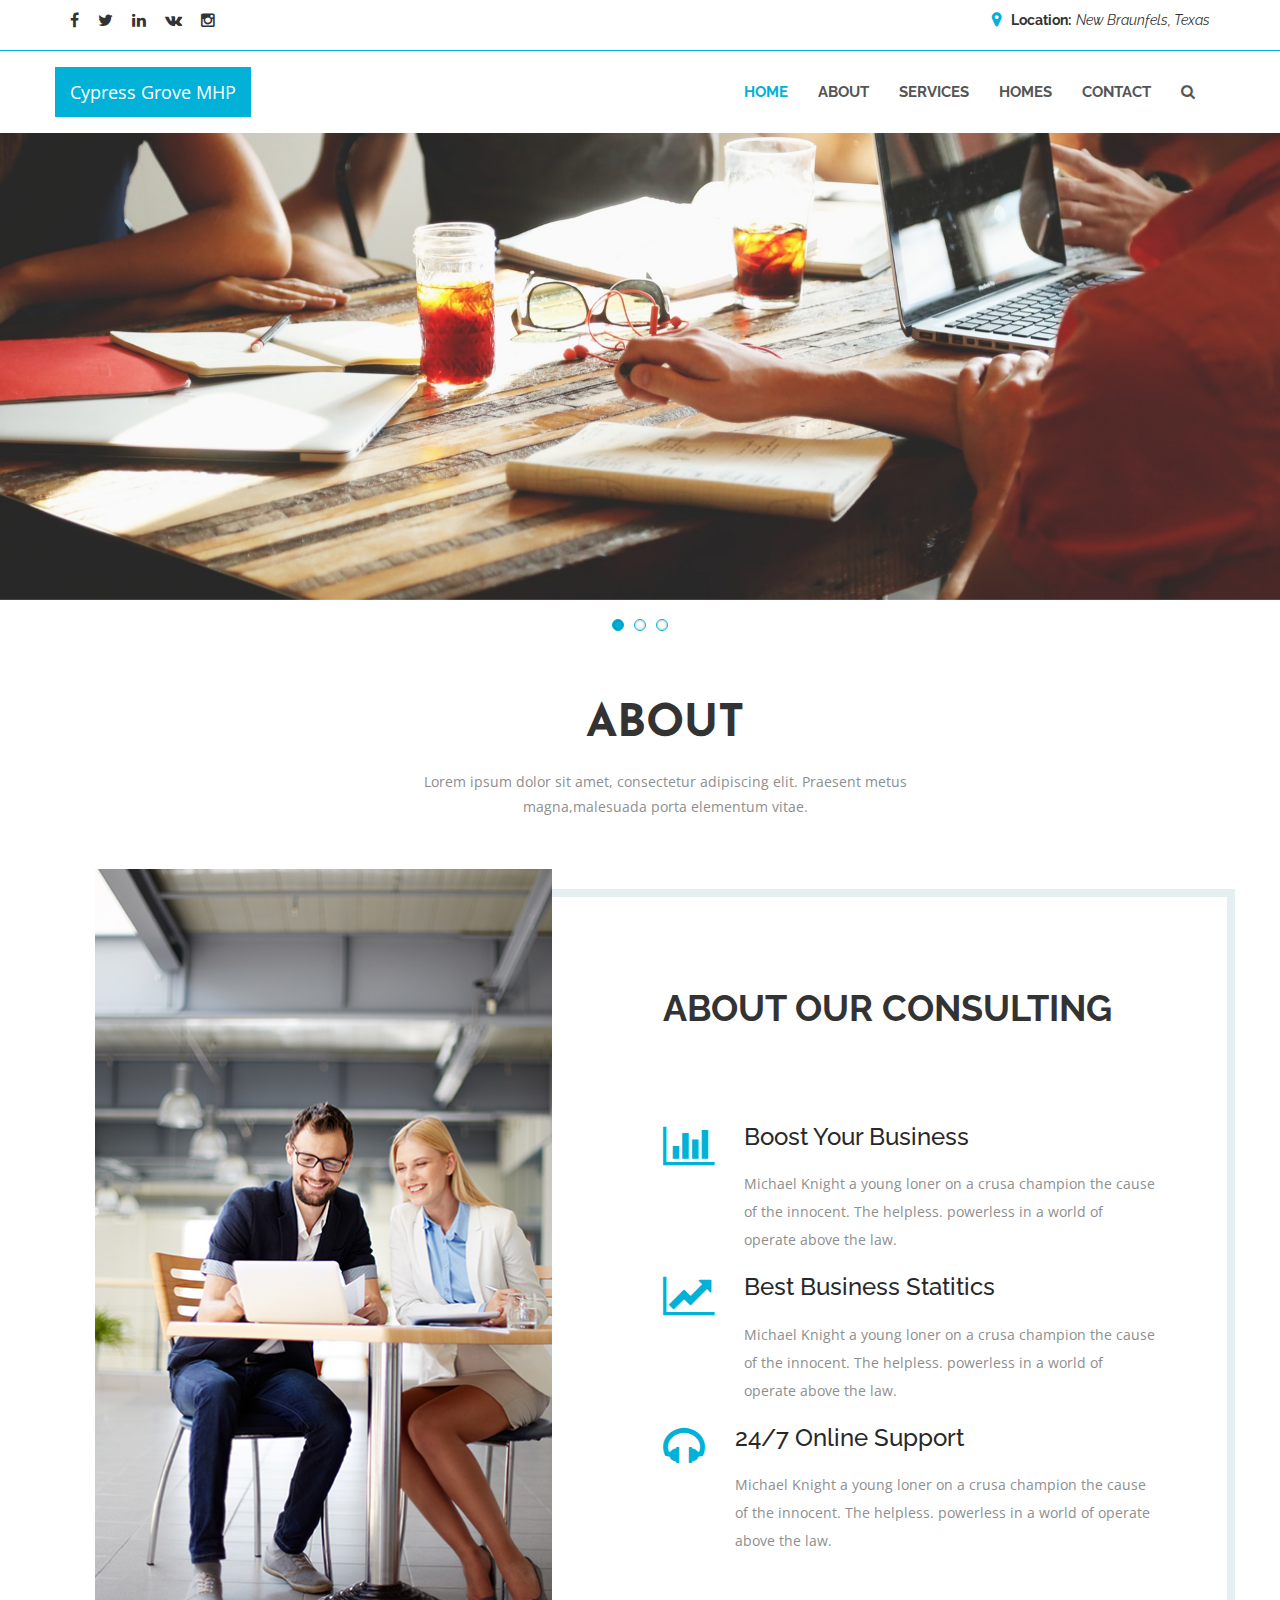
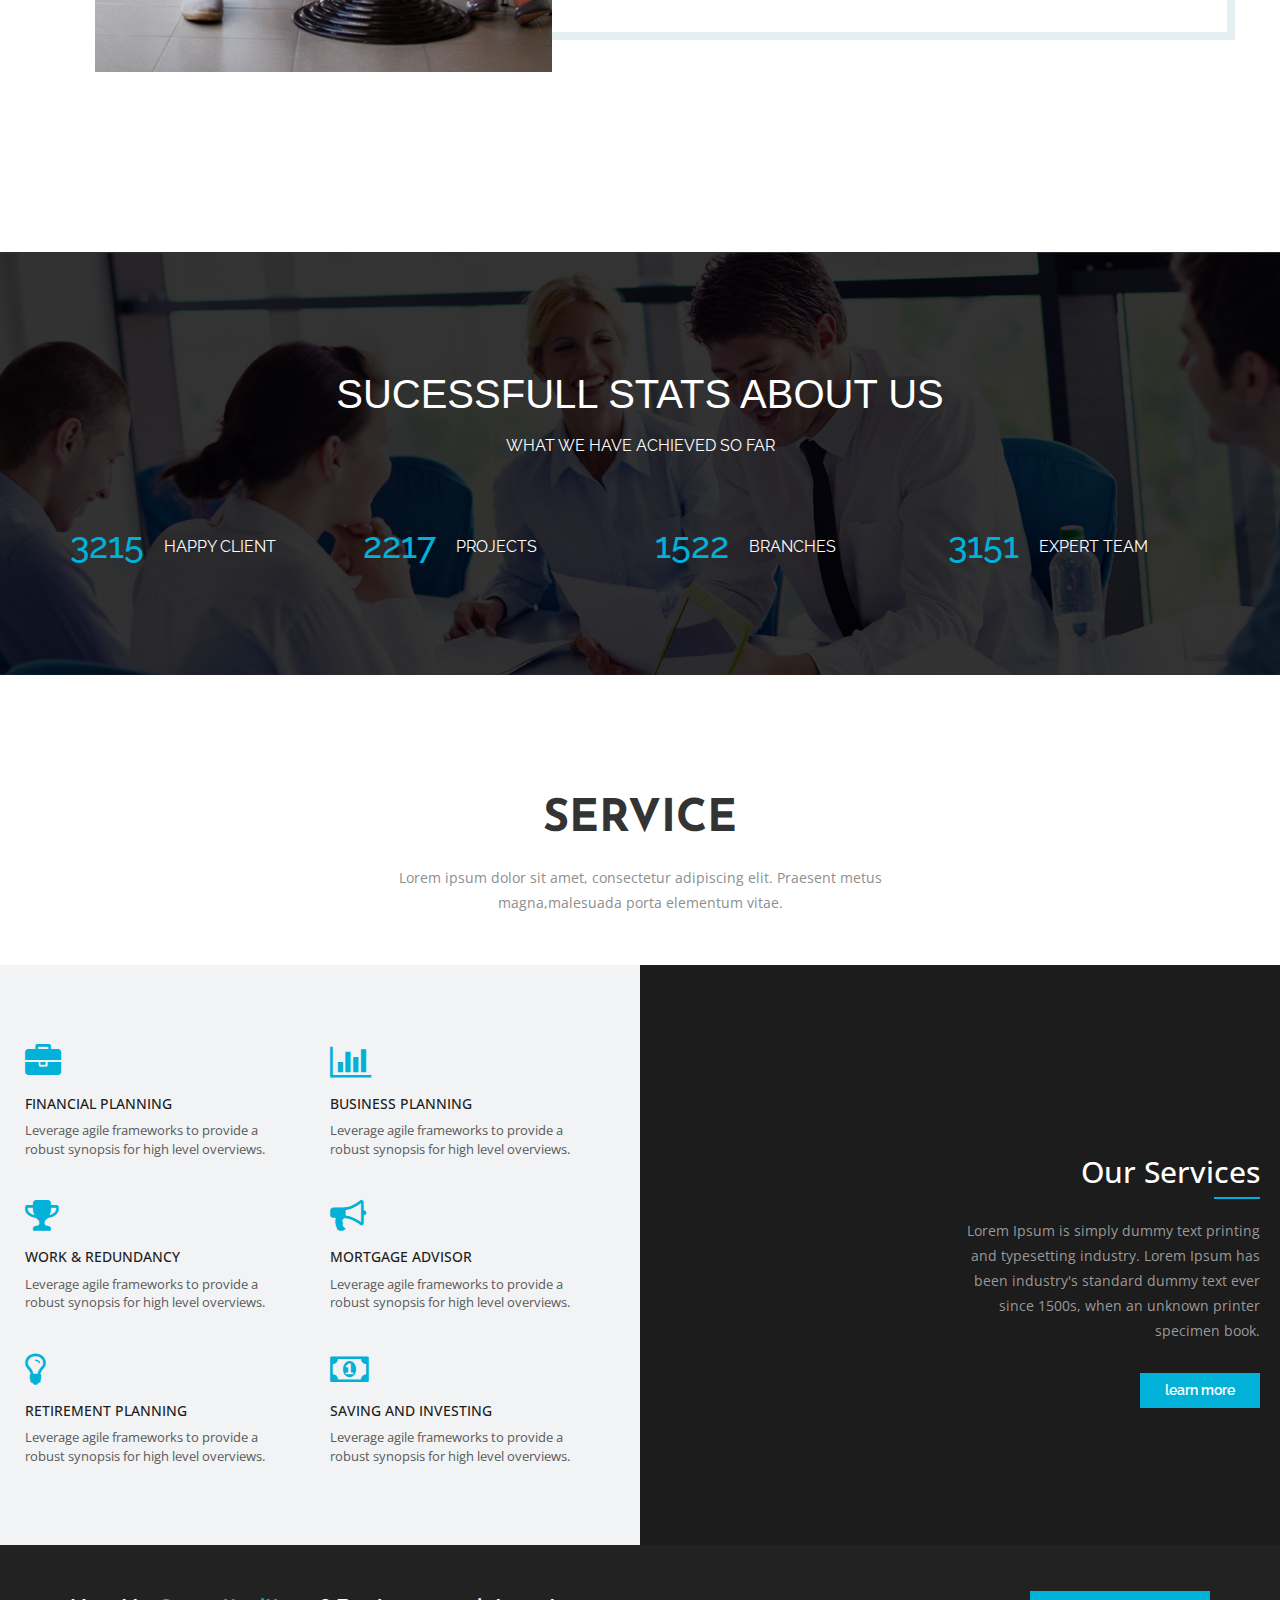
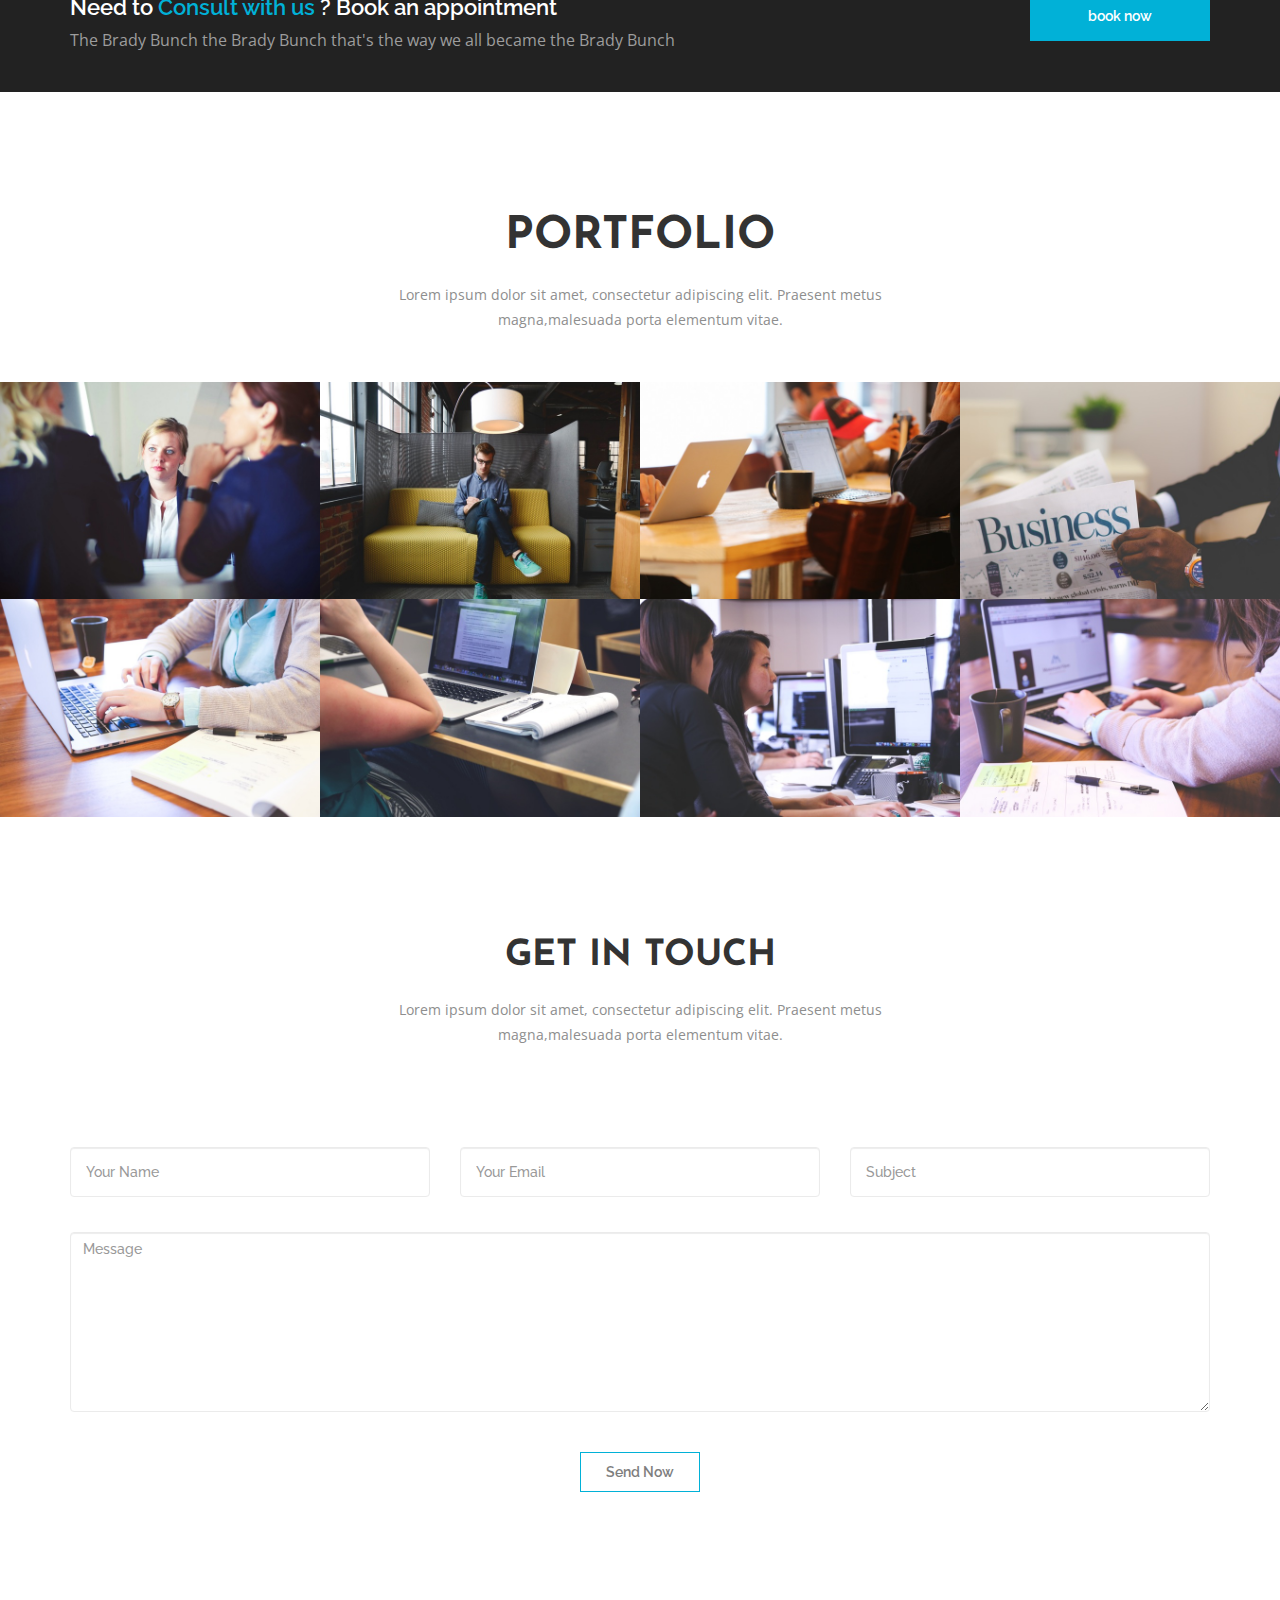
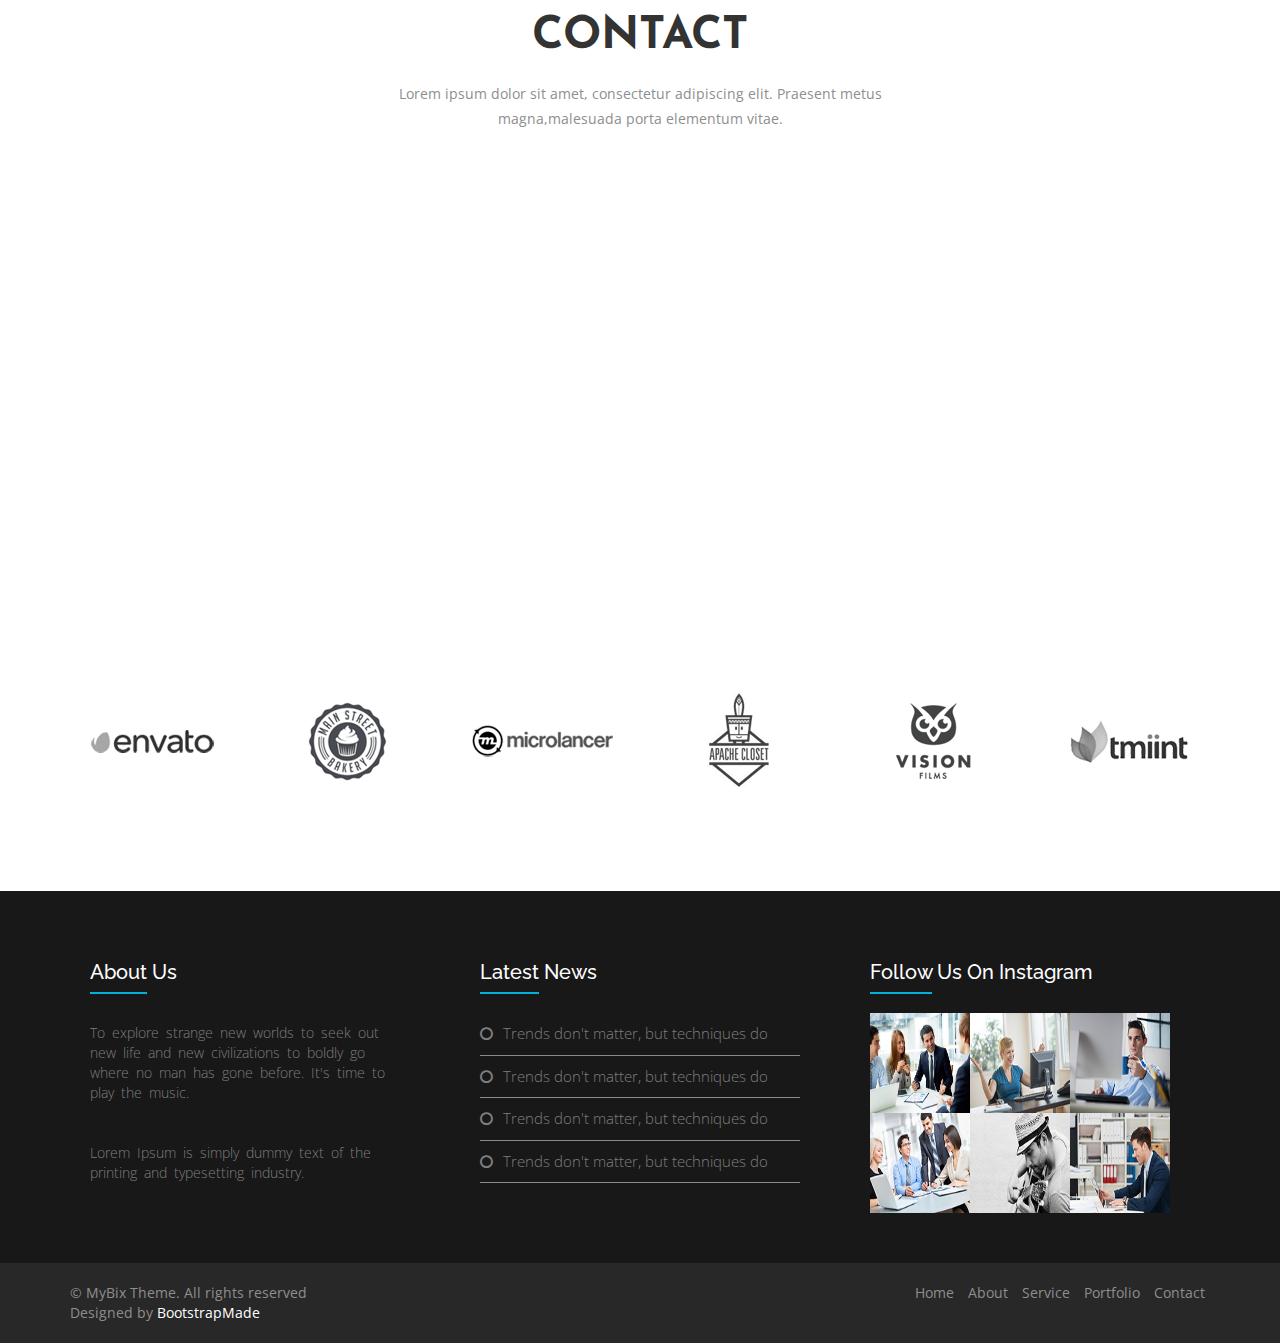
==== index.html @ 326ab4fd "Initial commit" ====
<!DOCTYPE html>
<html lang="en">
<head>
	<meta charset="UTF-8">
    <meta name="viewport" content="width=device-width, initial-scale=1, maximum-scale=1, user-scalable=no">
	<title>Cypress Grove Mobile Home Park</title>
    <meta name="description" content="Mobile home community in New Braunfels, Texas">
    <meta name="keywords" content="Cypress Grove, mobile home park">
    
	<link href="https://fonts.googleapis.com/css?family=Josefin+Sans|Open+Sans|Raleway" rel="stylesheet">
	<link rel="stylesheet" href="css/flexslider.css">
	<link rel="stylesheet" href="css/bootstrap.min.css">
	<link rel="stylesheet" href="css/font-awesome.min.css">
	<link rel="stylesheet" href="css/style.css">
    <!-- =======================================================
        Theme Name: MyBiz
        Theme URL: https://bootstrapmade.com/mybiz-free-business-bootstrap-theme/
        Author: BootstrapMade.com
        Author URL: https://bootstrapmade.com
    ======================================================= -->
</head>
<body id="top" data-spy="scroll">
	<!--top header-->

	<header id="home">

		<section class="top-nav hidden-xs">
			<div class="container">
				<div class="row">
					<div class="col-md-6">
						<div class="top-left">

							<ul>
								<li><a href="#"><i class="fa fa-facebook" aria-hidden="true"></i></a></li>
								<li><a href="#"><i class="fa fa-twitter" aria-hidden="true"></i></a></li>
								<li><a href="#"><i class="fa fa-linkedin" aria-hidden="true"></i></a></li>
								<li><a href="#"><i class="fa fa-vk" aria-hidden="true"></i></a></li>
								<li><a href="#"><i class="fa fa-instagram" aria-hidden="true"></i></a></li>
							</ul>

						</div>
					</div>

					<div class="col-md-6">
						<div class="top-right">
							<p>Location:<span>New Braunfels, Texas</span></p>
						</div>
					</div>

				</div>
			</div>
		</section>

		<!--main-nav-->

		<div id="main-nav">

			<nav class="navbar">
				<div class="container">

					<div class="navbar-header">
						<a href="index.html" class="navbar-brand">Cypress Grove MHP</a>
						<button type="button" class="navbar-toggle collapsed" data-toggle="collapse" data-target="#ftheme">
							<span class="sr-only">Toggle</span>
							<span class="icon-bar"></span>
							<span class="icon-bar"></span>
							<span class="icon-bar"></span>
						</button>
					</div>

					<div class="navbar-collapse collapse" id="ftheme">

						<ul class="nav navbar-nav navbar-right">
							<li><a href="#home">home</a></li>
							<li><a href="#about">about</a></li>
							<li><a href="#service">services</a></li>
							<li><a href="#portfolio">homes</a></li>
							<li><a href="#contact">contact</a></li>
							<li class="hidden-sm hidden-xs">
	                            <a href="#" id="ss"><i class="fa fa-search" aria-hidden="true"></i></a>
	                        </li>
						</ul>

					</div>

					<div class="search-form">
	                    <form>
	                        <input type="text" id="s" size="40" placeholder="Search..." />
	                    </form>
	                </div>

				</div>
			</nav>
		</div>

	</header>

	<!--slider-->
	<div id="slider" class="flexslider">

        <ul class="slides">
            <li>
            	<img src="images/slider/slider1.jpg">

<!-- 				<div class="caption">
					<h2><span>an awesome website</span></h2> 
					<h2><span>html theme</span></h2>
					<p>Lorem Ipsum is simply dummy text of the printing and typesetting industry.</p>                
	            </div> -->

            </li>
            <li>
            	<img src="images/slider/slider2.jpg">

				<div class="caption">
					<h2><span>yet another slide</span></h2> 
					<h2><span>html theme</span></h2>
					<p>Lorem Ipsum is simply dummy text of the printing and typesetting industry.</p>                
	            </div>

            </li>
            <li>
            	<img src="images/slider/slider3.jpg">

				<div class="caption">
					<h2><span>one more slide</span></h2> 
					<h2><span>html theme</span></h2>
					<p>Lorem Ipsum is simply dummy text of the printing and typesetting industry.</p>
					<button class="btn">Read More</button>                 
	            </div>

            </li>
        </ul>

    </div>

    <!--about-->
    <div id="about">

    	<div class="container">
			<div class="row">
				<div class="col-xs-12 col-sm-8 col-md-6 col-sm-offset-2 col-md-offset-3">
					<div class="about-heading">
						<h2>about</h2> 
						<p>Lorem ipsum dolor sit amet, consectetur adipiscing elit. Praesent metus magna,malesuada porta elementum vitae.</p>
					</div>
				</div>
			</div>   	
    	</div>

    	<!--about wrapper left-->
    	<div class="container">

    		<div class="row">
    			<div class="col-xs-12 hidden-sm col-md-5">

    				<div class="about-left">
    					<img src="images/about/about1.jpg" alt="">
    				</div>

    			</div>

    			<!--about wrapper right-->
    			<div class="col-xs-12 col-md-7">
    				<div class="about-right">
    					<div class="about-right-heading">
    						<h1>about our consulting</h1>
    					</div>
  
    					<div class="about-right-boot">
    						<div class="about-right-wrapper">
	    						<a href="#"><h3>Boost Your Business</h3></a>
	    						<p>Michael Knight a young loner on a crusa champion the cause of the innocent. The helpless. powerless in a world of operate above the law.</p>
    						</div>
    					</div>

    					<div class="about-right-best">
    						<div class="about-right-wrapper">
	    						<a href="#"><h3>Best Business Statitics</h3></a>
	    						<p>Michael Knight a young loner on a crusa champion the cause of the innocent. The helpless. powerless in a world of operate above the law.</p>
    						</div>
    					</div>

    					<div class="about-right-support">
    						<div class="about-right-wrapper">
	    						<a href="#"><h3>24/7 Online Support</h3></a>
	    						<p>Michael Knight a young loner on a crusa champion the cause of the innocent. The helpless. powerless in a world of operate above the law.</p>
    						</div>
    					</div>

    				</div>
    			</div>
    		</div>

    	</div>
    </div>

	<!--about bg-->
		<div id="about-bg">

			<div class="container">
				<div class="row">

					<div class="about-bg-heading">
						<h1>sucessfull stats about us</h1>
						<p>what we have achieved so far</p>
					</div>

					<div class=" col-xs-12 col-md-3">
						<div class="about-bg-wrapper">
								<span class="count"><h1><span class="border">32</span>15</h1></span>
							<p>happy client</p>
						</div>
					</div>

					<div class="col-xs-12 col-md-3">
						<div class="about-bg-wrapper">
							<span class="count"><h1>2217</h1></span>
							<p>projects</p>
						</div>
					</div>

					<div class="col-xs-12 col-md-3">
						<div class="about-bg-wrapper">
							<span class="count"><h1>1522</h1></span>
							<p>branches</p>
						</div>
					</div>

					<div class="col-xs-12 col-md-3">
						<div class="about-bg-wrapper">
							<span class="count"><h1>3151</h1></span>
							<p>expert team</p>
						</div>
					</div>

				</div>
			</div>

			<div class="cover"></div>

		</div> 

		<!--service-->
		<div id="service">
			<div class="container">
				<div class="row">
					<div class="col-xs-12 col-md-6 col-md-offset-3">
						<div class="service-heading">
							<h2>service</h2> 
							<p>Lorem ipsum dolor sit amet, consectetur adipiscing elit. Praesent metus magna,malesuada porta elementum vitae.</p>
						</div>
					</div>
				</div>   	
	    	</div>

			<!--services wrapper-->
    <section class="services-style-one">
    	<div class="outer-box clearfix">
    		
            <div class="services-column">
            	<div class="content-outer">
                	<div class="row clearfix">
                    	
                        <div class="service-block col-lg-6 col-md-6 col-sm-6 col-xs-12">
                        	<div class="inner-box">
                            	<div class="icon-box"><i class="fa fa-briefcase" aria-hidden="true"></i></div>
                                <h4>FINANCIAL PLANNING</h4>
                                <div class="text">Leverage agile frameworks to provide a robust synopsis for high level overviews. </div>
                            </div>
                        </div>
                        
                        <div class="service-block col-lg-6 col-md-6 col-sm-6 col-xs-12">
                        	<div class="inner-box">
                            	<div class="icon-box"><i class="fa fa-bar-chart" aria-hidden="true"></i></div>
                                <h4>BUSINESS PLANNING</h4>
                                <div class="text">Leverage agile frameworks to provide a robust synopsis for high level overviews. </div>
                            </div>
                        </div>
                        
                        <div class="service-block col-lg-6 col-md-6 col-sm-6 col-xs-12">
                        	<div class="inner-box">
                            	<div class="icon-box"><i class="fa fa-trophy" aria-hidden="true"></i></div>
                                <h4>WORK &amp; REDUNDANCY</h4>
                                <div class="text">Leverage agile frameworks to provide a robust synopsis for high level overviews. </div>
                            </div>
                        </div>
                        
                        <div class="service-block col-lg-6 col-md-6 col-sm-6 col-xs-12">
                        	<div class="inner-box">
                            	<div class="icon-box"><i class="fa fa-bullhorn" aria-hidden="true"></i></div>
                                <h4>MORTGAGE ADVISOR</h4>
                                <div class="text">Leverage agile frameworks to provide a robust synopsis for high level overviews. </div>
                            </div>
                        </div>
                        
                        <div class="service-block col-lg-6 col-md-6 col-sm-6 col-xs-12">
                        	<div class="inner-box">
                            	<div class="icon-box"><i class="fa fa-lightbulb-o" aria-hidden="true"></i></div>
                                <h4>RETIREMENT PLANNING</h4>
                                <div class="text">Leverage agile frameworks to provide a robust synopsis for high level overviews. </div>
                            </div>
                        </div>
                        
                        <div class="service-block col-lg-6 col-md-6 col-sm-6 col-xs-12">
                        	<div class="inner-box">
                            	<div class="icon-box"><i class="fa fa-money" aria-hidden="true"></i></div>
                                <h4>SAVING AND INVESTING</h4>
                                <div class="text">Leverage agile frameworks to provide a robust synopsis for high level overviews. </div>
                            </div>
                        </div>
                    </div>
                </div>
            </div>

            <!--Content Column-->
            <div class="content-column clearfix">
                <div class="content-box">
                	<div class="inner-box">
                        <!--Section Title-->
                        <div class="sec-title aligned-right">
                            <h2>Our Servi<span>ces</span></h2>
                        </div>
                        <div class="text">Lorem Ipsum is simply dummy text printing and typesetting industry. Lorem Ipsum has been industry's standard dummy text ever since 1500s, when an unknown printer specimen book. </div>
                        
                        <button class="btn">learn more</button>
                    </div>
                </div>
            </div>


        </div>
    </section>



			<!--service gapping-->
			<div class="service-footer hidden-xs">
				<div class="container">
					<div class="row">
						<div class="col-md-7">
							<div class="service-footer-left">
								<h3>Need to <span>Consult with us</span> ? Book an appointment</h3>
								<p>The Brady Bunch the Brady Bunch that's the way we all became the Brady Bunch</p>
							</div>
						</div>

						<div class="col-md-5">
							<div class="service-footer-right">
								<button class="btn">book now</button>
							</div>
						</div>
					</div>
				</div>
			</div>
		</div>

		<!--portfolio-->
		<div id="portfolio">
			<div class="container">
				<div class="row">

					<div class="col-xs-12 col-sm-8 col-md-6 col-sm-offset-2 col-md-offset-3">
						<div class="portfolio-heading">
							<h2>portfolio</h2> 
							<p>Lorem ipsum dolor sit amet, consectetur adipiscing elit. Praesent metus magna,malesuada porta elementum vitae.</p>
						</div>
					</div>

				</div>   	
	    	</div>

	    	<div class="portfolio-thumbnail">
	    		<div class="container-fluid">
	    			<div class="row">

	    				<div class="col-xs-6 col-sm-3 col-md-3">
	    					<div class="item">
	    						<img src="images/portfolio/portfolio1.jpg" alt="">
	    						<div class="caption">
                               		<i class="fa fa-search" aria-hidden="true"></i>
                               		<p>lorem ipsum amet</p>
                            	</div>
	    					</div>
	    				</div>

	    				<div class="col-xs-6 col-sm-3 col-md-3">
	    					<div class="item">
	    						<img src="images/portfolio/portfolio2.jpg" alt="">
	    						<div class="caption">
                               		<i class="fa fa-search" aria-hidden="true"></i>
                               		<p>lorem ipsum amet</p>
                            	</div>
	    					</div>
	    				</div>

	    				<div class="col-xs-6 col-sm-3 col-md-3">
	    					<div class="item">
	    						<img src="images/portfolio/portfolio3.jpg" alt="">
	    						<div class="caption">
                               		<i class="fa fa-search" aria-hidden="true"></i>
                               		<p>lorem ipsum amet</p>
                            	</div>
	    					</div>
	    				</div>

	    				<div class="col-xs-6 col-sm-3 col-md-3">
	    					<div class="item">
	    						<img src="images/portfolio/portfolio4.jpg" alt="">
	    						<div class="caption">
                               		<i class="fa fa-search" aria-hidden="true"></i>
                               		<p>lorem ipsum amet</p>
                            	</div>
	    					</div>
	    				</div>

	    				<div class="col-xs-6 col-sm-3 col-md-3">
	    					<div class="item">
	    						<img src="images/portfolio/portfolio5.jpg" alt="">
	    						<div class="caption">
                               		<i class="fa fa-search" aria-hidden="true"></i>
                               		<p>what you see</p>
                            	</div>
	    					</div>
	    				</div>

	    				<div class="col-xs-6 col-sm-3 col-md-3">
	    					<div class="item">
	    						<img src="images/portfolio/portfolio6.jpg" alt="">
	    						<div class="caption">
                               		<i class="fa fa-search" aria-hidden="true"></i>
                               		<p>lorem ipsum amet</p>
                            	</div>
	    					</div>
	    				</div>

	    				<div class="col-xs-6 col-sm-3 col-md-3">
	    					<div class="item">
	    						<img src="images/portfolio/portfolio7.jpg" alt="">
	    						<div class="caption">
                               		<i class="fa fa-search" aria-hidden="true"></i>
                               		<p>lorem ipsum amet</p>
                            	</div>
	    					</div>
	    				</div>

	    				<div class="col-xs-6 col-sm-3 col-md-3">
	    					<div class="item">
	    						<img src="images/portfolio/portfolio8.jpg" alt="">
	    						<div class="caption">
                               		<i class="fa fa-search" aria-hidden="true"></i>
                               		<p>lorem ipsum amet</p>
                            	</div>
	    					</div>
	    				</div>

	    			</div>
	    		</div>
	    	</div>
		</div>

		<!--contact form-->
		<div id="get-touch">
			<div class="container">
				<div class="row">
					<div class="col-xs-12 col-sm-8 col-md-6 col-sm-offset-2 col-md-offset-3">
						<div class="get-touch-heading">
							<h2>get in touch</h2> 
							<p>Lorem ipsum dolor sit amet, consectetur adipiscing elit. Praesent metus magna,malesuada porta elementum vitae.</p>
						</div>
					</div>
				</div>   

				<div class="content">
	                <div class="row">
                        <div id="sendmessage">Your message has been sent. Thank you!</div>
                        <div id="errormessage"></div>
                        
                         <form action="" method="post" role="form" class="form contactForm">
	                        <div class="col-md-4">
	                            <div class="form-group">
                                    <input type="text" name="name" class="form-control" id="name" placeholder="Your Name" data-rule="minlen:4" data-msg="Please enter at least 4 chars" />
                                    <div class="validation"></div>
                                </div>
	                        </div>
	                        <div class="col-md-4">
	                            <div class="form-group">
                                    <input type="email" class="form-control" name="email" id="email" placeholder="Your Email" data-rule="email" data-msg="Please enter a valid email" />
                                    <div class="validation"></div>
                                </div>
	                        </div>
	                        <div class="col-md-4">
	                            <div class="form-group">
                                    <input type="text" class="form-control" name="subject" id="subject" placeholder="Subject" data-rule="minlen:4" data-msg="Please enter at least 8 chars of subject" />
                                    <div class="validation"></div>
                                </div>
	                        </div>
	                        <div class="col-md-12">
	                            <div class="form-group">
                                    <textarea class="form-control" name="message" rows="5" data-rule="required" data-msg="Please write something for us" placeholder="Message"></textarea>
                                    <div class="validation"></div>
                                </div>
	                        </div>
	                        <div class="submit">
	                            <button class="btn btn-default" type="submit">Send Now</button>
	                        </div>
	                    </form>
	                </div>
            </div>	
	    	</div>
		</div>


		<!--contact-->
		<div id="contact">
			<div class="container">
				<div class="row">
					<div class="col-xs-12 col-sm-8 col-md-6 col-sm-offset-2 col-md-offset-3">
						<div class="contact-heading">
							<h2>contact</h2> 
							<p>Lorem ipsum dolor sit amet, consectetur adipiscing elit. Praesent metus magna,malesuada porta elementum vitae.</p>
						</div>
					</div>
				</div>   	
	    	</div>

	    	<div id="google-map" data-latitude="40.713732" data-longitude="-74.0092704"></div>
            
		</div>


		<!--client-->
		<div id="client">
			<div class="container">
				<div class="row">

					<div class="col-sm-4 col-md-2">
						<span></span><img src="images/client/client1.png" alt="">
					</div>

					<div class="col-sm-4 col-md-2">
						<span></span><img src="images/client/client2.png" alt="">
					</div>

					<div class="col-sm-4 col-md-2">
						<span></span><img src="images/client/client3.png" alt="">
					</div>

					<div class="col-sm-4 col-md-2">
						<span></span><img src="images/client/client4.png" alt="">
					</div>

					<div class="col-sm-4 col-md-2">
						<span></span><img src="images/client/client5.png" alt="">
					</div>

					<div class="col-sm-4 col-md-2">
						<span></span><img src="images/client/client6.png" alt="">
					</div>

				</div>
			</div>
		</div>

		<!--footer-->
		<div id="footer">
			<div class="container">
				<div class="row">
					<div class="col-md-4">
						<div class="footer-heading">
							<h3><span>about</span> us</h3>
							<p>To explore strange new worlds to seek out new life and new civilizations to boldly go where no man has gone before. It's time to play the music.</p>
							<p>Lorem Ipsum is simply dummy text of the printing and typesetting industry.</p>
						</div>
					</div>

					<div class="col-md-4">
						<div class="footer-heading">
							<h3><span>latest</span> news</h3>
							<ul>
								<li><a href="#">Trends don't matter, but techniques do</a></li>
								<li><a href="#">Trends don't matter, but techniques do</a></li>
								<li><a href="#">Trends don't matter, but techniques do</a></li>
								<li><a href="#">Trends don't matter, but techniques do</a></li>
							</ul>
						</div>
					</div>

					<div class="col-md-4">
						<div class="footer-heading">
							<h3><span>follow</span> us on instagram</h3>
							<div class="insta">
								<ul>
									<img src="images/footer/footer1.jpg" alt="">
									<img src="images/footer/footer2.jpg" alt="">
									<img src="images/footer/footer3.jpg" alt="">
									<img src="images/footer/footer4.jpg" alt="">
									<img src="images/footer/footer5.jpg" alt="">
									<img src="images/footer/footer6.jpg" alt="">
								</ul>
							</div>
						</div>
					</div>

				</div>
			</div>
		</div>

		<!--bottom footer-->
		<div id="bottom-footer" class="hidden-xs">
			<div class="container">
				<div class="row">
					<div class="col-md-4">
						<div class="footer-left">
							&copy; MyBix Theme. All rights reserved
                            <div class="credits">
                                <!-- 
                                    All the links in the footer should remain intact. 
                                    You can delete the links only if you purchased the pro version.
                                    Licensing information: https://bootstrapmade.com/license/
                                    Purchase the pro version with working PHP/AJAX contact form: https://bootstrapmade.com/buy/?theme=MyBiz
                                -->
                                Designed by <a href="https://bootstrapmade.com/">BootstrapMade</a>
                            </div>
						</div>
					</div>

					<div class="col-md-8">
						<div class="footer-right">
                            <ul class="list-unstyled list-inline pull-right">
                                <li><a href="#home">Home</a></li>
                                <li><a href="#about">About</a></li>
                                <li><a href="#service">Service</a></li>
                                <li><a href="#portfolo">Portfolio</a></li>
                                <li><a href="#contact">Contact</a></li>
                            </ul>
						</div>
					</div>
				</div>
			</div>
		</div>
        

	
	<!-- jQuery -->
    <script src="js/jquery.min.js"></script>
    <script src="js/bootstrap.min.js"></script>
    <script src="js/jquery.flexslider.js"></script>
    <script src="js/jquery.inview.js"></script>
    <script src="https://maps.google.com/maps/api/js?sensor=true"></script>
    <script src="js/script.js"></script>
    <script src="contactform/contactform.js"></script>
    
</body>
</html>
---- css/style.css ----
/*
    Theme Name: MyBiz
    Theme URL: https://bootstrapmade.com/mybiz-free-business-bootstrap-theme/
    Author: BootstrapMade.com
    Author URL: https://bootstrapmade.com
*/

/*General*/
body {
	font-family: 'Open Sans', sans-serif;
	font-size: 14px;
	font-size: normal;
	font-smooth: always;
	-webkit-font-smoothing: antialiased;
	-moz-font-smoothing: antialiased;
}

a {
	text-decoration: none;
	-moz-transition: all linear .3s;
	-webkit-transition: all linear .3s;
	-o-transition: all linear .3s;
	transition: all linear .3s;
}

a:hover {
	text-decoration: none;
}

img {
	max-width: 100%;
}

ul {
	list-style: none;
	padding: 0;
	margin: 0;
}

input[type="text"],
input[type="password"],
input[type="email"],
textarea {
	font-family: 'Raleway', sans-serif;
	font-size: 14px;
	font-weight: 500;
	color: #7e7e7e;
	border-width: 1px;
	border-style: solid;
	padding: 0 15px;
	-moz-box-sizing: border-box;
	-webkit-box-sizing: border-box;
	box-sizing: border-box;
	-moz-transition: border linear .3s;
	-webkit-transition: border linear .3s;
	-o-transition: border linear .3s;
	transition: border linear .3s;
}

textarea {
	padding: 15px;
}

input[type="text"]:focus,
input[type="password"]:focus,
input[type="email"]:focus,
textarea:focus {
	background: rgba(62, 212, 255, 0.5);
	border-color: #01b1d7 !important;
	outline: none;
	color: #333;
}

.btn {
	font-family: 'Raleway', sans-serif;
	font-size: 14px;
	font-weight: 600;
	width: 120px;
	height: 40px;
	-moz-border-radius: 0;
	-webkit-border-radius: 0;
	border-radius: 0;
	-moz-transition: background .3s linear;
	-webkit-transition: background .3s linear;
	-o-transition: background .3s linear;
	transition: background .3s linear;
}

.btn:focus {
	-moz-box-shadow: none;
	-webkit-box-shadow: none;
	box-shadow: none;
	outline: none;
}

.cover {
	position: absolute;
    top: 0;
    left: 0;
    right: 0;
    bottom: 0;
    background-color: rgba(0, 0, 0, 0.8);
    z-index: 2;
}

.container {
	position: relative;
	z-index: 3;
}

/*Header*/
/*Top nav left*/
.top-nav {
	;
	color: #333;
	line-height: 40px;
	border-bottom: 1px solid #01b1d7;
}

/*Top left Menu*/
.top-left {
	float: left;
}

.top-left ul >li {
	display: inline-block;
	margin-right: 15px;
}

.top-left a {
	font-size: 16px;
	color: #333;
}

.top-left a:hover {
	color: #01b1d7;
}

/*Top Right Menu*/
.top-right {
	float: right;
}

.top-right p:before {
	content: "\f041";
	font-family: 'FontAwesome';
	font-size: 16px;
	color: #01b1d7;
	margin-right: 10px;
}

.top-right p {
	font-family: 'Raleway', sans-serif;
	font-weight: 700;
	font-size: 14px;
}

.top-right p > span {
	margin-left: 5px;
	font-style: italic;
	font-weight: 400;
}

/*Nagivation*/
#main-nav {
	padding: 15px 0;
}

/*Affix*/
#main-nav.affix {
    position: fixed;
    top: 0;
    width: 100%;
    background-color: rgba(255,255,255,0.9);
    color: #fff;
    z-index:10;
	-moz-box-shadow: 0 1px 2px #ebebeb;
	-webkit-box-shadow: 0 1px 2px #ebebeb;
	box-shadow: 0 5px 5px rgba(0,0,0,.15);
    transition: all 0.3s;
}

.navbar {
	margin:0;
}

#main-nav .navbar-header a {
	background-color: #01b1d7;
	color: #fff;
}
#main-nav .navbar-brand {
	background-color: #01b1d7;
}
/*Toggle Menu*/
#main-nav .navbar-toggle {
	background-color: #01b1d7;
}

#main-nav .navbar-toggle span {
	background-color: #fff;
}

/*Main Menu*/
#main-nav .navbar-right {
	margin-top: 10px;
}
#main-nav .navbar-right li > a {
	font-family: 'Raleway', sans-serif;
	font-size: 15px;
	font-weight: 700;
	line-height: 30px;
	color: #555;
	padding-top: 0;
	padding-bottom: 0;
	text-transform: uppercase;
}

#main-nav .navbar-right li > a:focus {
	color: #01b1d7;
    background: none;
    outline: none;
}

#main-nav .navbar-nav>li>a:hover,
#main-nav .navbar-nav>li.active>a {
	color: #01b1d7;
    background: none;
}

/*Search Form*/
.search-form {
	padding: 10px;
	position: absolute;
	bottom: -76px;
	right: 15px;
	z-index: 3;
	background: #fff;
	visibility: hidden;
	opacity: 0;
	transition: opacity .5s linear;
	-moz-box-shadow: 0 1px 2px #ebebeb;
	-webkit-box-shadow: 0 1px 2px #ebebeb;
	box-shadow: 0 1px 2px #ebebeb;
}

.search-form.visible {
	visibility: visible;
	opacity: 1;
}

.search-form input {
	height: 40px;
	width: 275px;
	border-color: #e8e8e8;
}

/*Main Slider*/
#slider {
	margin: 0;
	padding: 0;
	position: relative;
}

.flexslider {
	border: 0;
}

#slider.flexslider .slides > li img {
	
}

/*Slider Caption*/
#slider .caption {
	position: absolute;
	width: 600px;
	top: 50%;
}

#slider .caption h2 {
	font-family: 'Josefin Sans', sans-serif;
	font-weight: 700;
	font-size: 48px;
	text-transform: uppercase;
}

#slider .caption span {
	padding: 0 10px;
	background-color: #01b1d7;
	color: #fff;
}

#slider .caption p {
	font-family: 'Josefin Sans', sans-serif;
	font-weight: 700;
	font-size: 24px;
	font-style: italic;
	margin-top: 30px;
	color: #00000;
}

#slider .caption button {
	font-family: 'Josefin Sans', sans-serif;
	font-weight: 700;
	font-size: 17px;
	margin-top: 20px;
	background-color: #01b1d7;
	color: #fff;
	border: 1px solid #fff;
}

#slider .caption button:hover {
	background-color: #fff;
    border: 1px solid #01b1d7;
    transition: 0.3s;
    color: #01b1d7;
}


/*Media*/
@media screen and (min-width: 320px) and (max-width: 520px) {
	#slider .caption {
		position: absolute;
		width: 400px;
		top: 55%;
	}

	#slider .caption h2 {
		font-size: 15px;
	}

	#slider .caption p {
		font-size: 10px;
		font-style: italic;
		margin: 0;
		padding: 0;
		color: #01b1d7;
	}

	#slider .caption .btn {
		width: 80px;
	    height: 20px;
		font-size: 10px;
		margin-top: 5px;
		padding: 0;
	}
}

/*Media*/
@media screen and (min-width: 521px) and (max-width: 980px) {
	#slider .caption {
		position: absolute;
		width: 450px;
		top: 50%;
	}

	#slider .caption h2 {
		font-size: 24px;
	}

	#slider .caption p {
		font-size: 16px;
		font-style: italic;
		margin-top: 15px;
		color: #01b1d7;
	}

	#slider .caption .btn {
		width: 110px;
	    height: 30px;
		font-size: 12px;
		margin-top: 15px;

	}
}

/*Control Nav*/
#slider .flex-control-nav {
	position: absolute;
	display: inline;
	z-index: 2;
}

#slider .flex-control-nav li {
	margin: 5px;
	display: inline-block;
}

#slider .flex-control-paging li a {
	background: #fff;
	width: 12px;
	height: 12px;
	border-radius: 50%;
	border: 1px solid #01b1d7;
}

#slider .flex-control-paging li a:hover {
	background: #01b1d7;
}

#slider .flex-control-paging li a.flex-active {
	background: #01b1d7;
	width: 12px;
	height: 12px;
}

/*About*/
#about {
	padding: 80px;
}

#about .about-heading {
	text-align: center;
}

#about .about-heading h2 {
	font-family: 'Josefin Sans', sans-serif;
	font-weight: 700;
	font-size: 45px;
	text-transform: uppercase;
}

#about .about-heading p {
	margin-top: 20px;
	line-height: 25px;
	color: #8e8e8e;
	margin-bottom: 50px;
}

#about .about-left {
	position: relative;
    z-index: 2;
}

#about .about-right:before {
	content: "";
    border: 8px solid #e5eef0;
	width: 120%;
    height: 100%;
    position: absolute;
    right: 0;
    top: 0;
}

#about .about-right {
	position: relative;
	padding: 0 80px 150px 80px;
}

#about .about-right-heading h1 {
	font-family: 'Raleway', sans-serif;
	font-weight: 700;
	padding-top: 100px;
	text-transform: uppercase;
}

#about .about-right-boot:before {
	content: "\f080";
	font-family: 'FontAwesome';
	font-size: 45px;
	padding: 65px 30px 0 0;
	float: left;
	color: #01b1d7;
}

#about .about-right-wrapper {
    padding-left: 0 0 50px 78px;
    position: relative;
	left: 0;
	top: 75px;
}

#about .about-right-wrapper a {
	font-family: 'Raleway', sans-serif;
	font-weight: 700;
	color: #282828;
}

#about .about-right-wrapper a:hover {
	color: #01b1d7;
}

#about .about-right-wrapper p {
	line-height: 28px;
	margin-top: 20px;
	color: #8e8e8e;
}

#about .about-right-best:before {
	content: "\f201";
	font-family: 'FontAwesome';
	font-size: 45px;
	padding: 65px 30px 0 0;
	float: left;
	color: #01b1d7;
}

#about .about-right-support:before {
	content: "\f025";
	font-family: 'FontAwesome';
	font-size: 45px;
	padding: 65px 30px 0 0;
	float: left;
	color: #01b1d7;
}

/*Media*/
@media screen and (min-width: 320px) and (max-width: 520px) {
	#about {
		padding: 0;
	}

	#about .about-heading h2 {
		margin-top: 30px;
		font-size: 27px;
	}

	#about .about-heading p {
		margin-top: 20px;
		font-size: 12px;
		line-height: 20px;
	}

	#about .about-right:before {
		content: "";
	    border: 8px solid #e5eef0;
		width: 100%;
	    height: 100%;
	}

	#about .about-right {
		position: relative;
		padding: 30px;
		margin-top: 20px;
	}

	#about .about-right-heading h1 {
		padding-top: 20px;
		font-size: 25px;
		text-align: center;
	}

	#about .about-right-boot:before {
		font-size: 30px;
		padding: 20px 20px 0 0;
	}

	#about .about-right-wrapper {
	    position: relative;
		left: 0;
		top: 35px;
	}

	#about .about-right-wrapper a > h3 {
		font-size: 20px;
	}

	#about .about-right-wrapper p {
		margin-top: 20px;
		font-size: 13px;
	}

	#about .about-right-best {
		margin-top: 40px;
	}

	#about .about-right-best:before {
		font-size: 30px;
		padding: 20px 20px 0 0;
	}

	#about .about-right-support {
		margin-top: 40px;
	}

	#about .about-right-support:before {
		font-size: 30px;
		padding: 20px 20px 0 0;
	}
}

/*Media*/
@media screen and (min-width: 521px) and (max-width: 980px) {
	#about {
		margin-top: 50px;
		padding: 0;
	}

	#about .about-heading h2 {
		margin-top: 30px;
		font-size: 30px;
	}

	#about .about-heading p {
		margin-top: 20px;
		line-height: 20px;
	}

	#about .about-right:before {
		content: "";
	    border: 8px solid #e5eef0;
		width: 100%;
	    height: 100%;
	}

	#about .about-right {
		position: relative;
		padding: 30px;
		margin-top: 20px;
	}

	#about .about-right-heading h1 {
		padding-top: 20px;
		font-size: 25px;
		text-align: center;
	}

	#about .about-right-boot:before {
		font-size: 30px;
		padding: 20px 20px 0 0;
	}

	#about .about-right-wrapper {
	    position: relative;
		left: 0;
		top: 35px;
	}

	#about .about-right-wrapper a > h3 {
		font-size: 20px;
	}

	#about .about-right-wrapper p {
		margin-top: 20px;
		font-size: 13px;
	}

	#about .about-right-best {
		margin-top: 40px;
	}

	#about .about-right-best:before {
		font-size: 30px;
		padding: 20px 20px 0 0;
	}

	#about .about-right-support {
		margin-top: 40px;
	}

	#about .about-right-support:before {
		font-size: 30px;
		padding: 20px 20px 0 0;
	}

}

/*About bg*/
#about-bg {
	position: relative;
	background-image: url(../images/about/about2.jpg);
    background-position: center;
    background-repeat: no-repeat;
    background-size: cover;
    margin-top: 100px;
    text-transform: uppercase;
    padding: 100px 0;
    color: #fff;
}

.about-bg-heading {
	font-family: 'Josefin', sans-serif;
	font-weight: 900;
	text-align: center;
	line-height: 40px;
	z-index: -2;
}

.about-bg-heading h1 {
	font-size: 40px
}

.about-bg-heading p {
	font-family: 'Raleway', sans-serif;
	font-weight: 700;
	font-weight: 400;
	font-size: 16px;
}

.about-bg-wrapper {
	color: #fff;
	text-align: center;
	margin-top: 30px;
	z-index: -2;
}

#about-bg .about-bg-wrapper .count {
	font-family: 'Raleway', sans-serif;
	font-weight: 900;
	font-size: 45px;
	margin-right: 20px;
	text-align: center;
	float: left;
	color: #01b1d7;
}

#about-bg .about-bg-wrapper p {
	font-family: 'Raleway', sans-serif;
	font-weight: 400;
	font-size: 16px;
	margin-top: 30px;
	float: left;
}

/*Media*/
@media screen and (min-width: 320px) and (max-width: 520px) {
	.about-bg-heading h1 {
		font-size: 28px;
	}

	.about-bg-wrapper {
		margin-left: 25%;
	}

}

/*Media*/
@media screen and (min-width: 521px) and (max-width: 980px) {
	.about-bg-heading h1 {
		font-size: 30px;
	}

	.about-bg-wrapper {
		margin-left: 35%;
	}

}

/*Service*/
#service {
	margin-top: 100px;
	background-attachment: scroll;
    padding-bottom: 0px;
    padding-top: 0px;
}

#service .col-md-6 {
	padding: 0;
	
}

#service .service-heading {
	text-align: center;
}

#service .service-heading h2 {
	font-family: 'Josefin Sans', sans-serif;
	font-weight: 700;
	font-size: 45px;
	text-transform: uppercase;
}

#service .service-heading p {
	margin-top: 20px;
	line-height: 25px;
	color: #8e8e8e;
	margin-bottom: 50px;
}

.services-style-one {
	position: relative;
}

.services-style-one .outer-box {
	position: relative;
	background: #1c1c1c;
}

.services-style-one .services-column {
	position: relative;
	width: 50%;
	float: left;
	background: #f2f3f4;	
}

.services-style-one .service-block {
	position: relative;
	margin-bottom: 40px;	
}

.services-style-one .services-column .content-outer {
	position: relative;
	float: right;
	max-width: 700px;
	padding: 80px 20px 40px 40px;	
}

.services-style-one .services-column .icon-box {
	font-size: 36px;
	margin-bottom: 15px;
	line-height: 1px;
	color: #01b1d7;	
}

.services-style-one .services-column h4 {
	font-size: 14px;
	margin-bottom: 10px;
	color: #1c1c1c;	
}

.services-style-one .services-column .text {
	font-size: 13px;
	color: #5a5a5a;
	max-width: 250px;	
}

.services-style-one .content-column {
	position: relative;
	float: left;
	width: 50%;
	background: #1c1c1c;
	text-align: right;
}

.services-style-one .content-column .content-box {
	position: relative;
	float:left;
	padding: 170px 20px 100px 320px;
	max-width: 700px;	
}

.services-style-one .content-column .sec-title h2 {
	color: #fff;
}

.services-style-one .content-column .sec-title h2 > span {
	border-bottom: 2px solid #01b1d7;
	padding-bottom: 5px;
}

.services-style-one .content-column .inner-box {
	position: relative;
}

.services-style-one .content-column .text {
	position: relative;
	margin: 30px 0;
	color: #999999;
	line-height: 25px;
}

.inner-box button {
	background-color: #01b1d7;
	width: 120px;
	height: 35px;
	color: #fff;
}

.inner-box button:hover {
	background-color: #fff;
	color: #01b1d7;
}

/*Service Footer*/
#service .service-footer {
	background: #222222;
	padding: 30px 0;
}

#service .service-footer-left h3 {
	font-family: 'Raleway', sans-serif;
	font-weight: 600;
	font-size: 22px;
	color: #fff;
}

#service .service-footer-left h3 > span {
	color: #01b1d7;
}

#service .service-footer-left p {
	font-size: 16px;
	color: #9d9d9d;
}

#service .service-footer-right {
	float: right;
	line-height: 80px;
}

#service .service-footer-right button {
	background-color: #01b1d7;
	width: 180px;
	height: 50px;
	color: #fff;
}

#service .service-footer-right button:hover {
	background-color: #fff;
	color: #01b1d7;
}

/*Media*/
@media screen and (min-width: 320px) and (max-width: 520px) {
	#service {
		margin-top: 50px;
	}

	#service .service-heading h2 {
		font-size: 27px;
	}

	#service .service-heading p {
		font-size: 13px;
	}

	.services-style-one .content-column .content-box {
		padding: 200px 20px 100px 20px;	
	}
}

/*Media*/
@media screen and (min-width: 521px) and (max-width: 980px) {
	#service {
		margin-top: 50px;
	}

	#service .service-heading h2 {
		font-size: 30px;
	}

	.services-style-one .content-column .content-box {
		padding: 200px 20px 100px 20px;	
	}
}

/*Portfolio*/
#portfolio {
	margin-top: 100px;
}

#portfolio .portfolio-heading {
	text-align: center;
}

#portfolio .portfolio-heading h2 {
	font-family: 'Josefin Sans', sans-serif;
	font-weight: 700;
	font-size: 45px;
	text-transform: uppercase;
}

#portfolio .portfolio-heading p {
	margin-top: 20px;
	line-height: 25px;
	color: #8e8e8e;
	margin-bottom: 50px;
}

#portfolio .portfolio-thumbnail {
	position: relative;
}

#portfolio .portfolio-thumbnail img {
	width: 100%;
	height:auto;
}

#portfolio .portfolio-thumbnail .col-md-3 {
	padding: 0;
}

#portfolio .portfolio-thumbnail .caption {
	position: absolute;
	left: 0;
	right: 0;
	top: 0;
	bottom: 0;
	background-color: rgba(62, 212, 255, 0.7);
	opacity: 0;
	-moz-transition: opacity linear .3s;
	-webkit-transition: opacity linear .3s;
	-o-transition: opacity linear .3s;
	transition: opacity linear .3s;
}

#portfolio .portfolio-thumbnail .item:hover > .caption {
	opacity: 1;
}

#portfolio .caption i {
	width: 45px;
	height: 45px;
	line-height: 45px;
	text-align: center;
	color: #01b1d7;
	background-color: #fff;
	position: absolute;
	top: 45%;
	left: 50%;
	margin-top: -22px;
	margin-left: -22px;
	-moz-border-radius: 50%;
	-webkit-border-radius: 50%;
	border-radius: 50%;

}

#portfolio .caption p {
	font-family: 'Raleway', sans-serif;
	font-weight: 400;
	text-align: center;
	color: #fff;
	position: absolute;
	font-size: 17px;
	text-transform: capitalize;
	top: 55%;
	left: 30%;
	right: 30%;
}

/*Media*/
@media screen and (min-width: 320px) and (max-width: 520px) {
	#portfolio {
		margin-top: 50px;
	}

	#portfolio .portfolio-heading h2 {
		font-size: 27px;
	}

	#portfolio .portfolio-heading p {
		font-size: 13px;
	}
}

/*Media*/
@media screen and (min-width: 521px) and (max-width: 980px) {
	#portfolio {
		margin-top: 50px;
	}

	#portfolio .portfolio-heading h2 {
		font-size: 30px;
	}

}

/*Contact*/
#contact {
	margin-top: 100px;
}

#contact .contact-heading {
	text-align: center;
}

#contact .contact-heading h2 {
	font-family: 'Josefin Sans', sans-serif;
	font-weight: 700;
	font-size: 45px;
	text-transform: uppercase;
}

#contact .contact-heading p {
	margin-top: 20px;
	line-height: 25px;
	color: #8e8e8e;
	margin-bottom: 50px;
}

.validation {
    color: red;
    display:none;
    margin: 0 0 20px;
    font-weight:400;
    font-size:13px;
}

#sendmessage {
    color: green;
    border:1px solid green;
    display:none;
    text-align:center;
    padding:15px;
    font-weight:600;
    margin-bottom:15px;
}

#errormessage {
    color: red;
    display:none;
    border:1px solid red;
    text-align:center;
    padding:15px;
    font-weight:600;
    margin-bottom:15px;
}

#sendmessage.show, #errormessage.show, .show {
	display:block;
}

/*Get In Touch*/
#get-touch {
	margin-top: 100px;
}

#get-touch .get-touch-heading {
	text-align: center;
}

#get-touch .get-touch-heading h2 {
	font-family: 'Josefin Sans', sans-serif;
	font-weight: 700;
	font-size: 36px;
	text-transform: uppercase;
}

#get-touch .get-touch-heading p {
	margin-top: 20px;
	line-height: 25px;
	color: #8e8e8e;
	margin-bottom: 50px;
}

#get-touch .content {
	margin-top: 50px;
}

#get-touch .content .form input {
	height: 50px;
	width: 100%;
	border-color: #ebebeb;
}

#get-touch .content .form textarea {
	width: 100%;
	height: 180px;
	border-color: #ebebeb;
	margin-top: 20px;
}

#get-touch .content .form .submit {
	text-align: center;
}

#get-touch .content .form .submit .btn {
	margin-top: 25px;
	background-color: transparent;
	color: #7e7e7e;
	border-color: #01b1d7;
}

#get-touch .content .form .submit .btn:hover {
	background-color: #01b1d7;
	color: #fff;
}


/*Map*/
#google-map{
    position:relative;
    margin-top:10px;
    height: 400px;
}

/*Client*/
#client {
	margin-top: 100px;
	text-align: center;
}

#client .col-md-2 {
	height: 100px;
}

#client span {
	height: 100%;
	display: inline-block;
	vertical-align: middle;
}

#client img {
	max-height: 100px;
	vertical-align: middle;
}

/*Media*/
@media screen and (min-width: 320px) and (max-width: 520px) {
	#contact {
		margin-top: 50px;
	}

	#contact .contact-heading h2 {
		font-size: 27px;
	}

	#contact .contact-heading p {
		font-size: 13px;
	}
}

/*Media*/
@media screen and (min-width: 521px) and (max-width: 980px) {
	#contact {
		margin-top: 50px;
	}

	#contact .contact-heading h2 {
		font-size: 30px;
	}

}

/*Footer*/
#footer {
	margin-top: 100px;
	background-color: #181818;
	padding: 50px 0;
}

#footer .footer-heading {
	font-family: 'Raleway', sans-serif;
	font-weight: 700;
	padding: 0 20px;
	color: #fff;
}

#footer .footer-heading h3 {
	font-size: 20px;
	text-transform: capitalize;
}

#footer .footer-heading span {
	border-bottom: 2px solid #01b1d7;
	padding-bottom: 8px;
}

#footer .footer-heading p {
	font-family: 'Open Sans', sans-serif;
	word-spacing: 3px;
	font-weight: 300;
	margin-top: 40px;
	color: #7e7e7e;
}

#footer .footer-heading ul {
	list-style: none;
	margin: 0;
	padding: 0;
	margin-top: 30px;
}

#footer .footer-heading li {
	border-bottom: 1px solid #8b8b8b;
	padding: 10px 0;
}

#footer .footer-heading ul > li > a:before {
	content: "\f10c";
	font-family: 'FontAwesome';
	padding-right: 10px;
}

#footer .footer-heading ul > li > a {
	font-family: 'Open Sans', sans-serif;
	font-weight: 300;
	font-size: 15px;
	padding-top: 9px;
	padding-bottom: 9px;
	color: #7e7e7e;
}

#footer .footer-heading ul > li > a:hover {
	color: #01b1d7;
}

#footer .insta img {
	float: left;
	width: 100px;
	height: 100px;
}

.credits a {
    color: #fff;
}

/*Bottom Footer*/
#bottom-footer {
	background-color: #282828;
	padding: 20px 0;
	color: #8e8e8e;
}

#bottom-footer .footer-right ul > li > a {
	color: #8e8e8e;
}

#bottom-footer .footer-right ul > li > a:hover {
	color: #01b1d7;
}
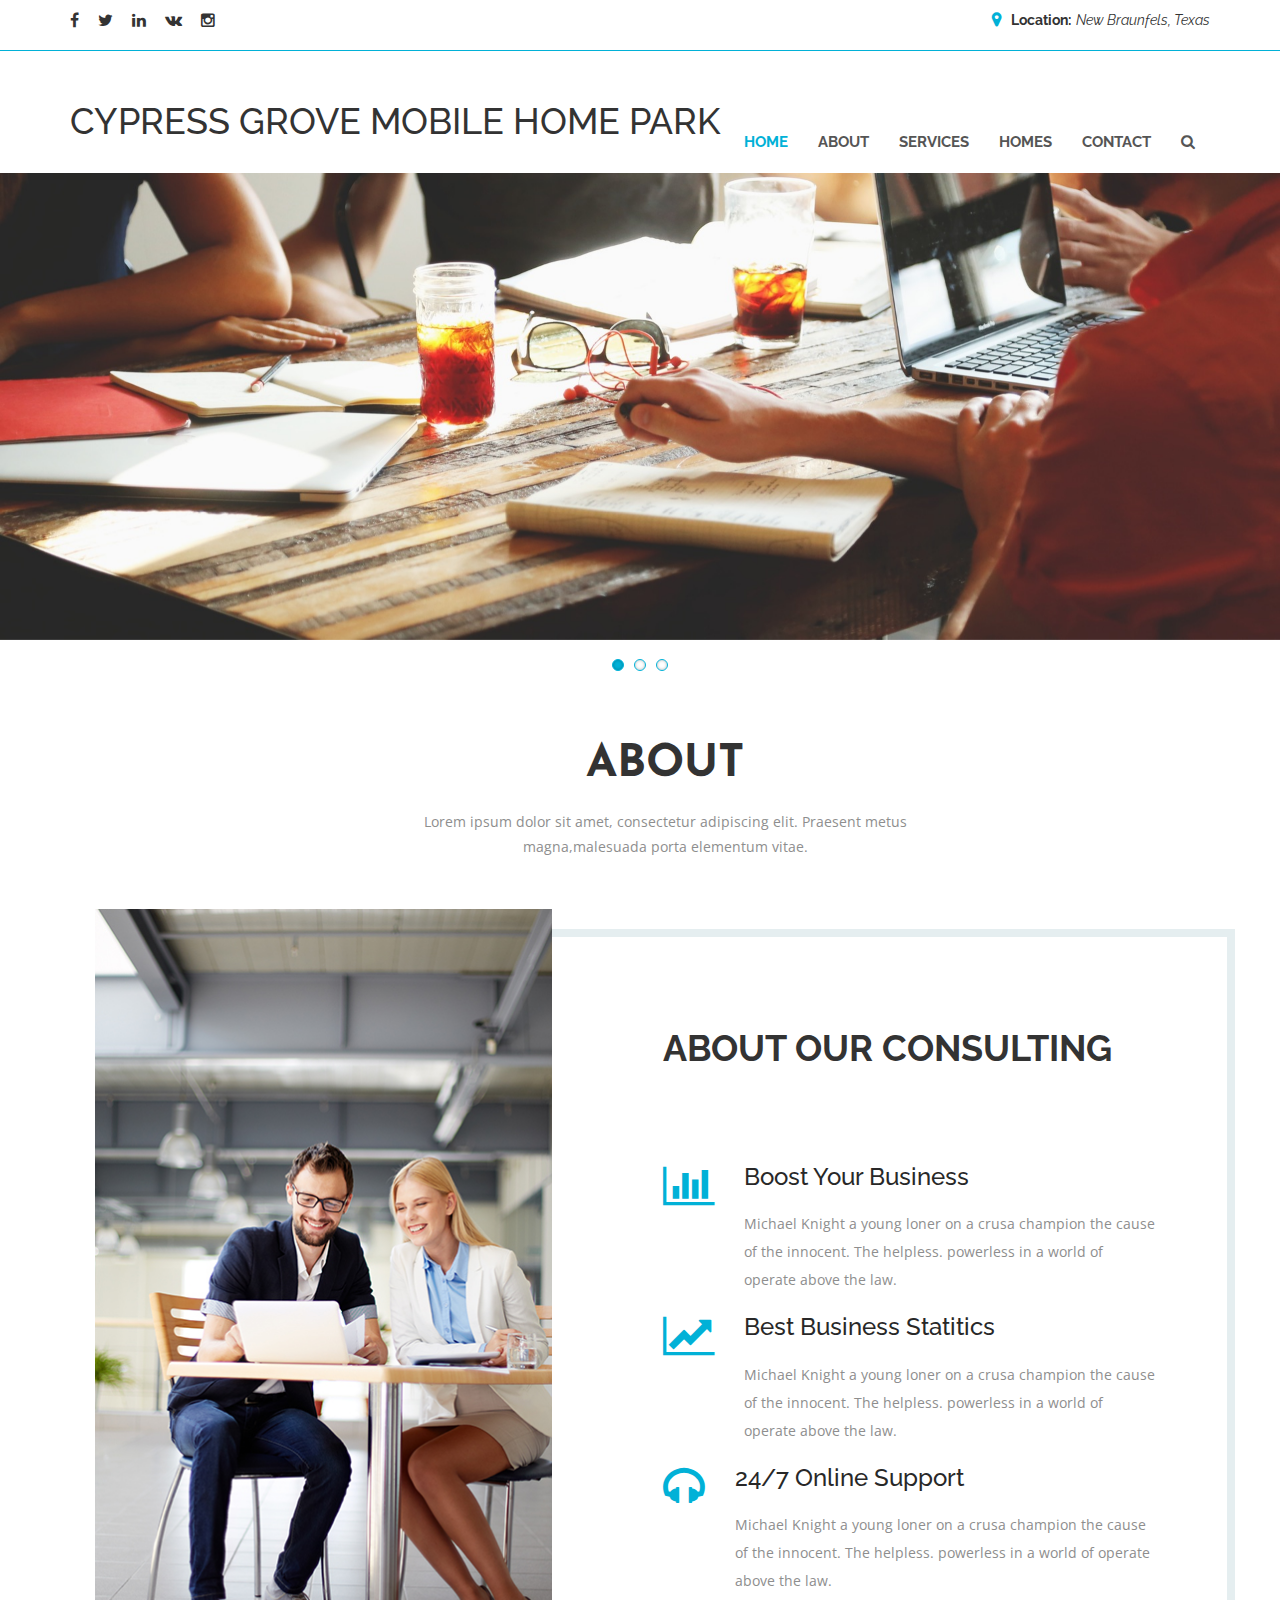
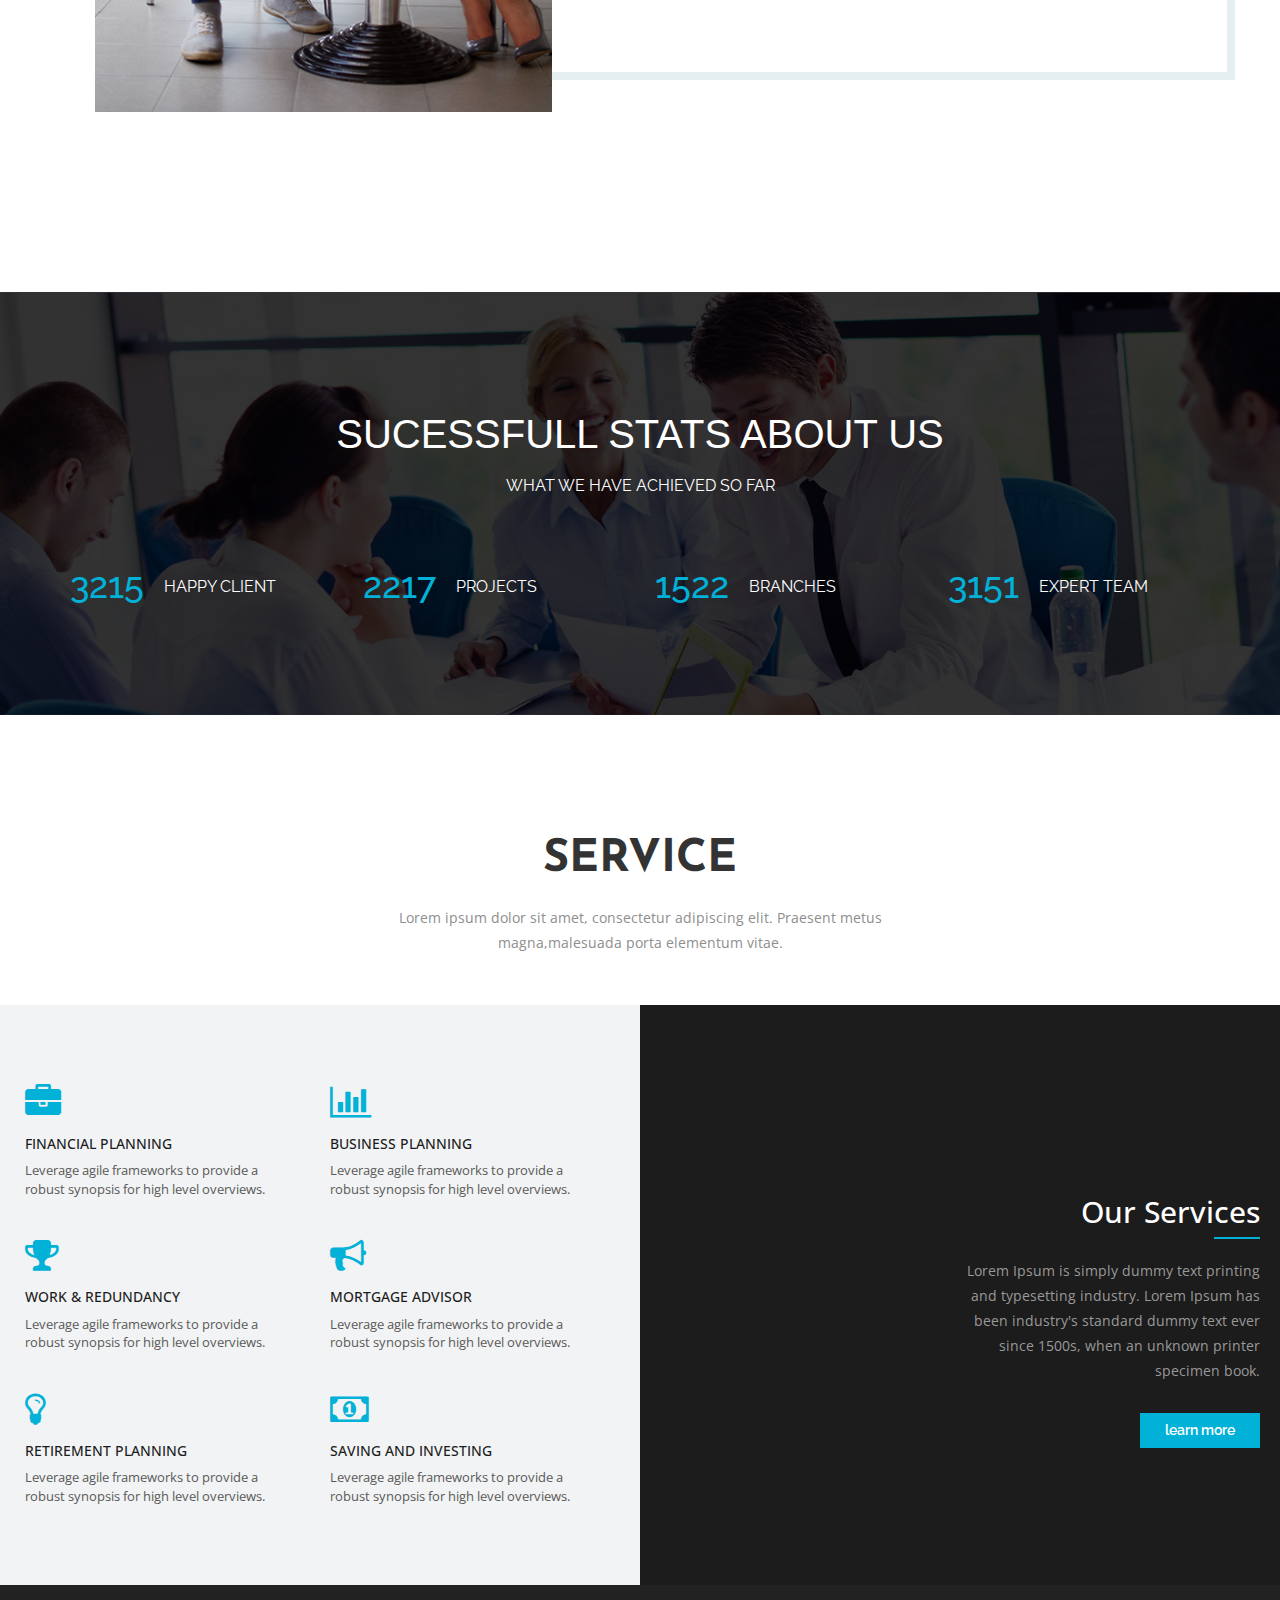
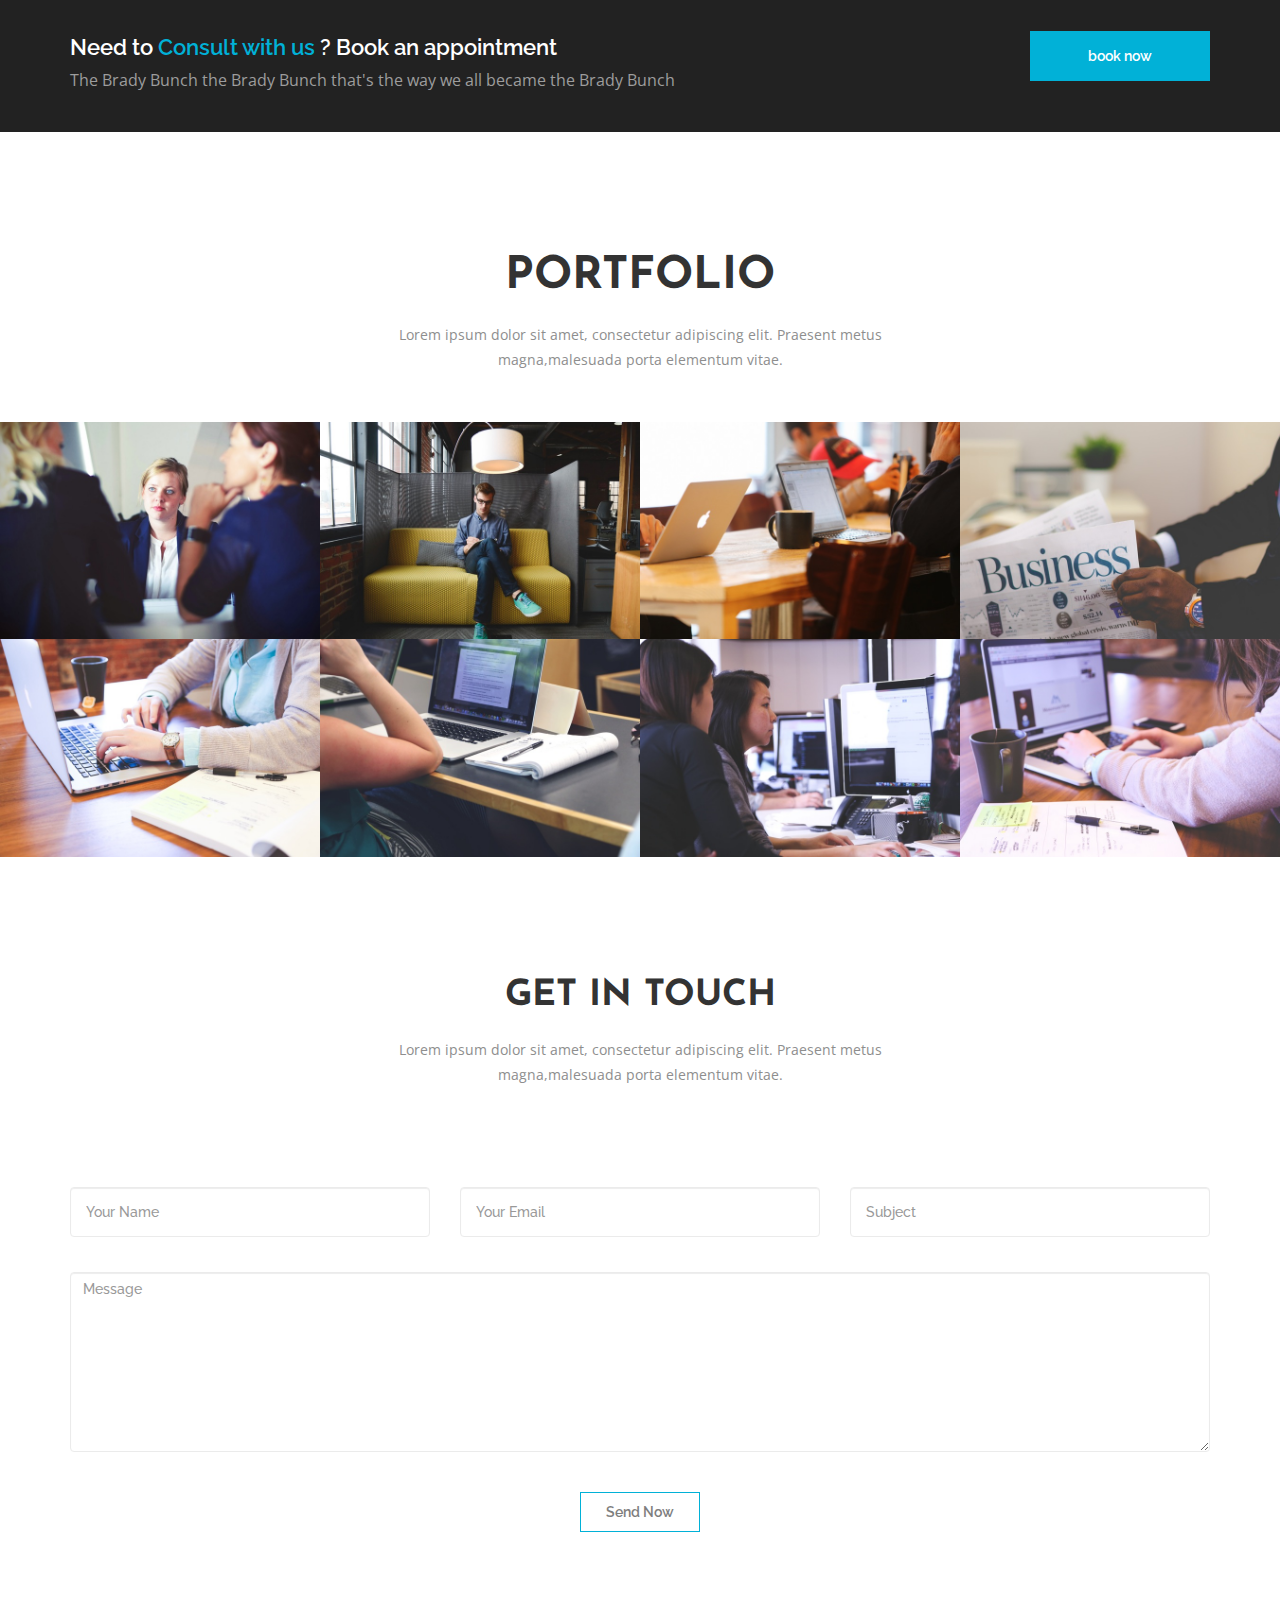
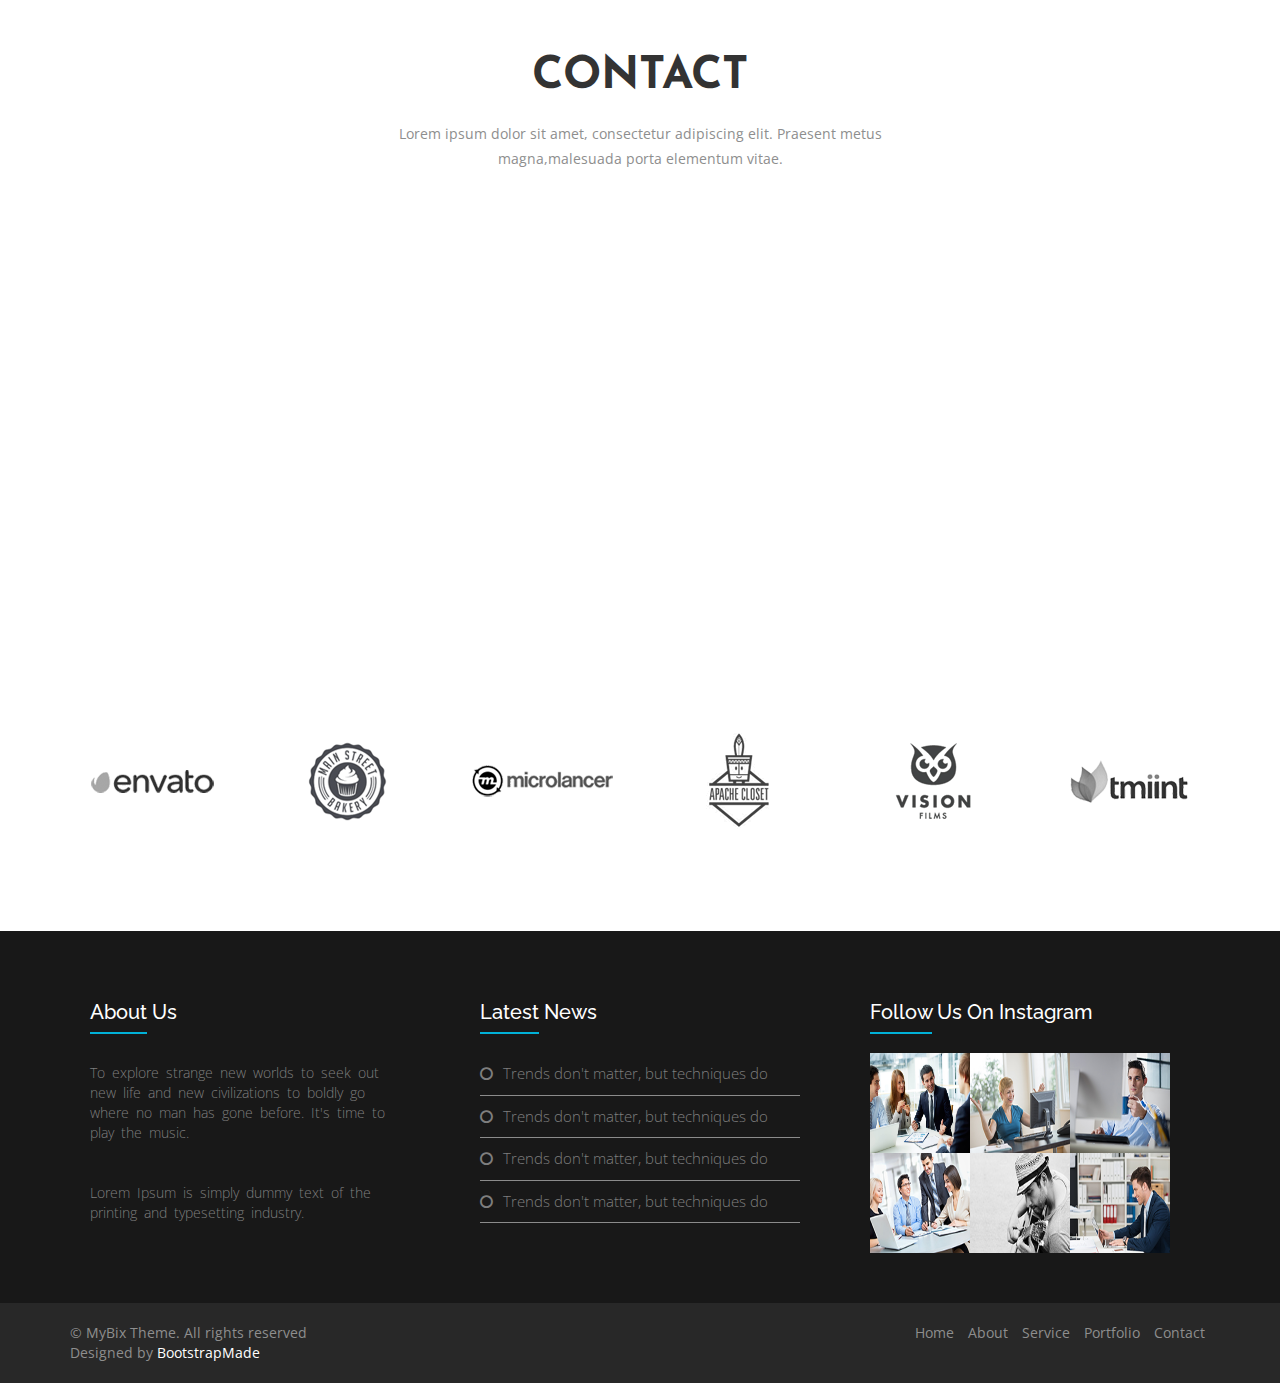
==== commit 5c8b6b34: "Brand changed" ====
--- a/index.html
+++ b/index.html
@@ -59,7 +59,10 @@
 				<div class="container">
 
 					<div class="navbar-header">
-						<a href="index.html" class="navbar-brand">Cypress Grove MHP</a>
+						<div class="navbar-brand">
+							<h1><span>Cypress Grove Mobile Home Park</span></h1>
+						</div>
+						<!-- <a href="index.html" class="navbar-brand">Cypress Grove MHP</a> -->
 						<button type="button" class="navbar-toggle collapsed" data-toggle="collapse" data-target="#ftheme">
 							<span class="sr-only">Toggle</span>
 							<span class="icon-bar"></span>
--- a/css/style.css
+++ b/css/style.css
@@ -189,7 +189,10 @@
 	color: #fff;
 }
 #main-nav .navbar-brand {
-	background-color: #01b1d7;
+	color: #00000;
+	font-family: 'Raleway', sans-serif;
+	text-transform: uppercase;
+	text-align: left;
 }
 /*Toggle Menu*/
 #main-nav .navbar-toggle {
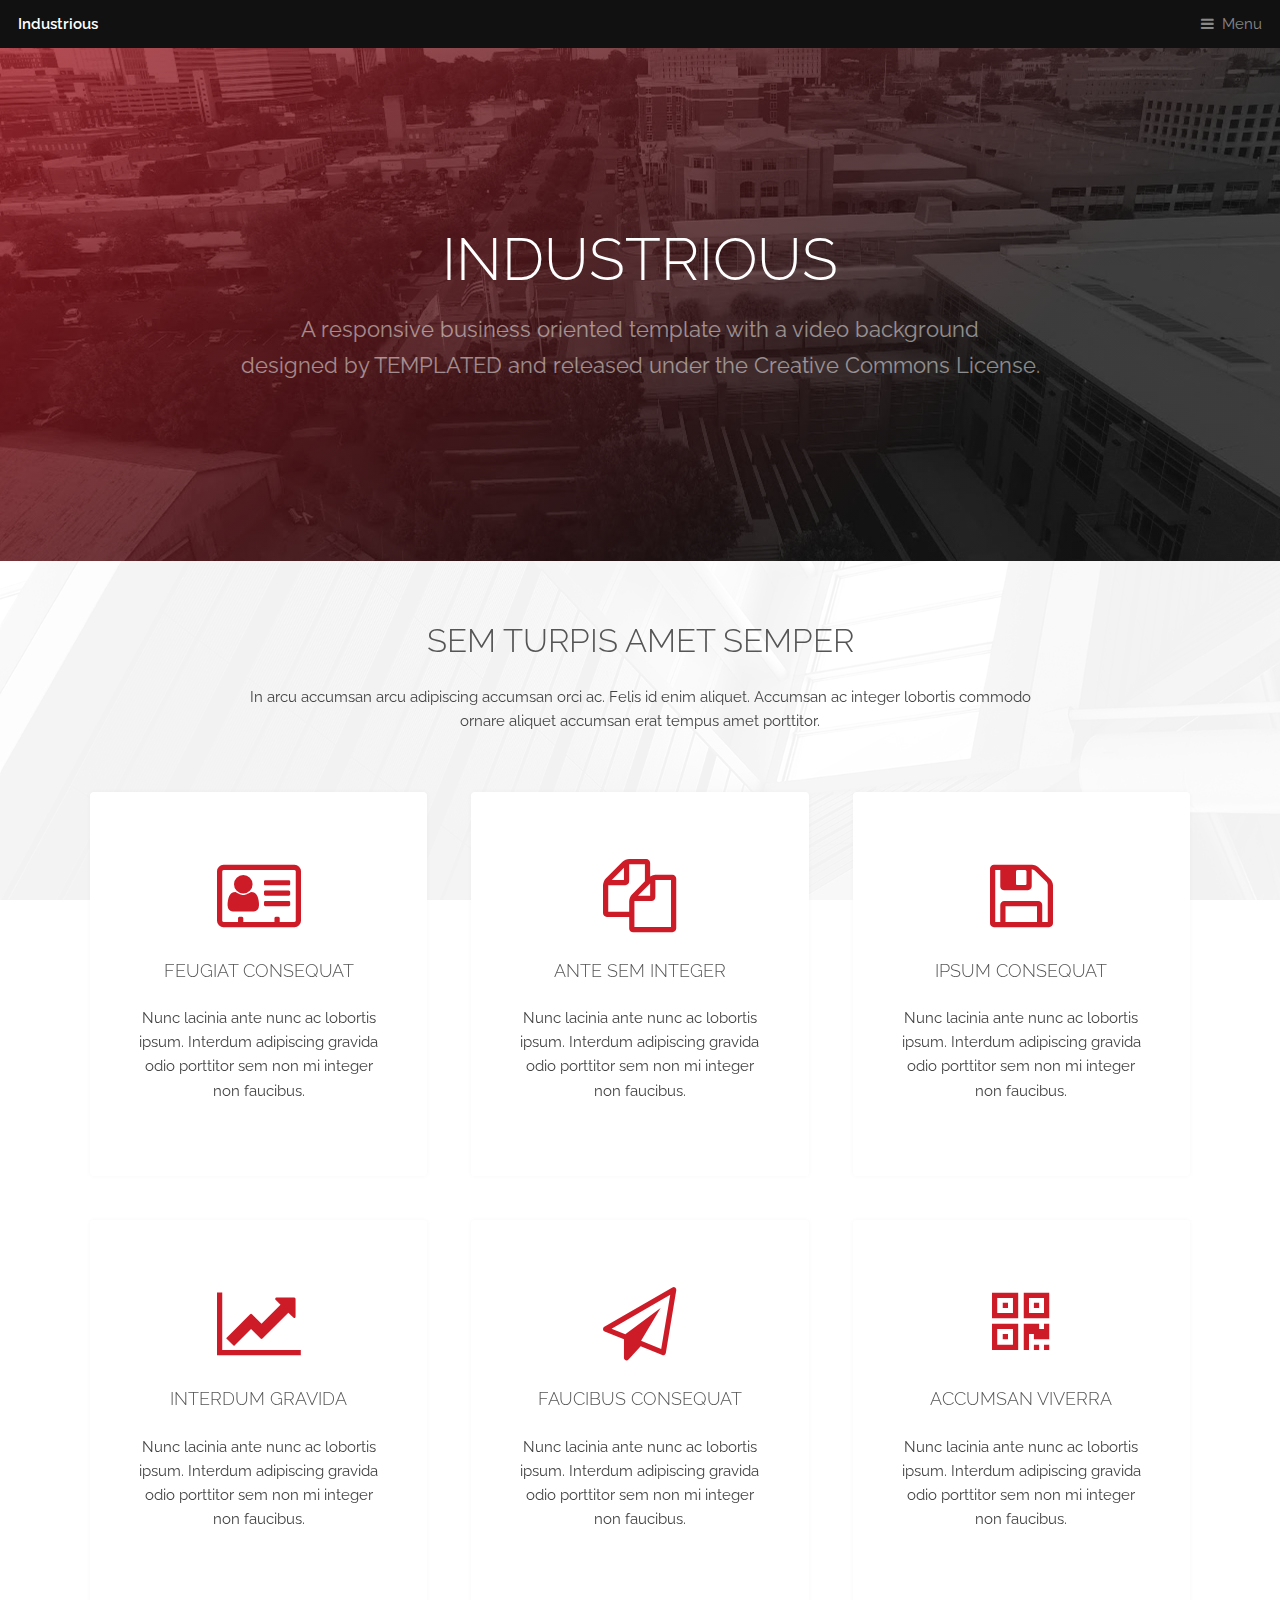
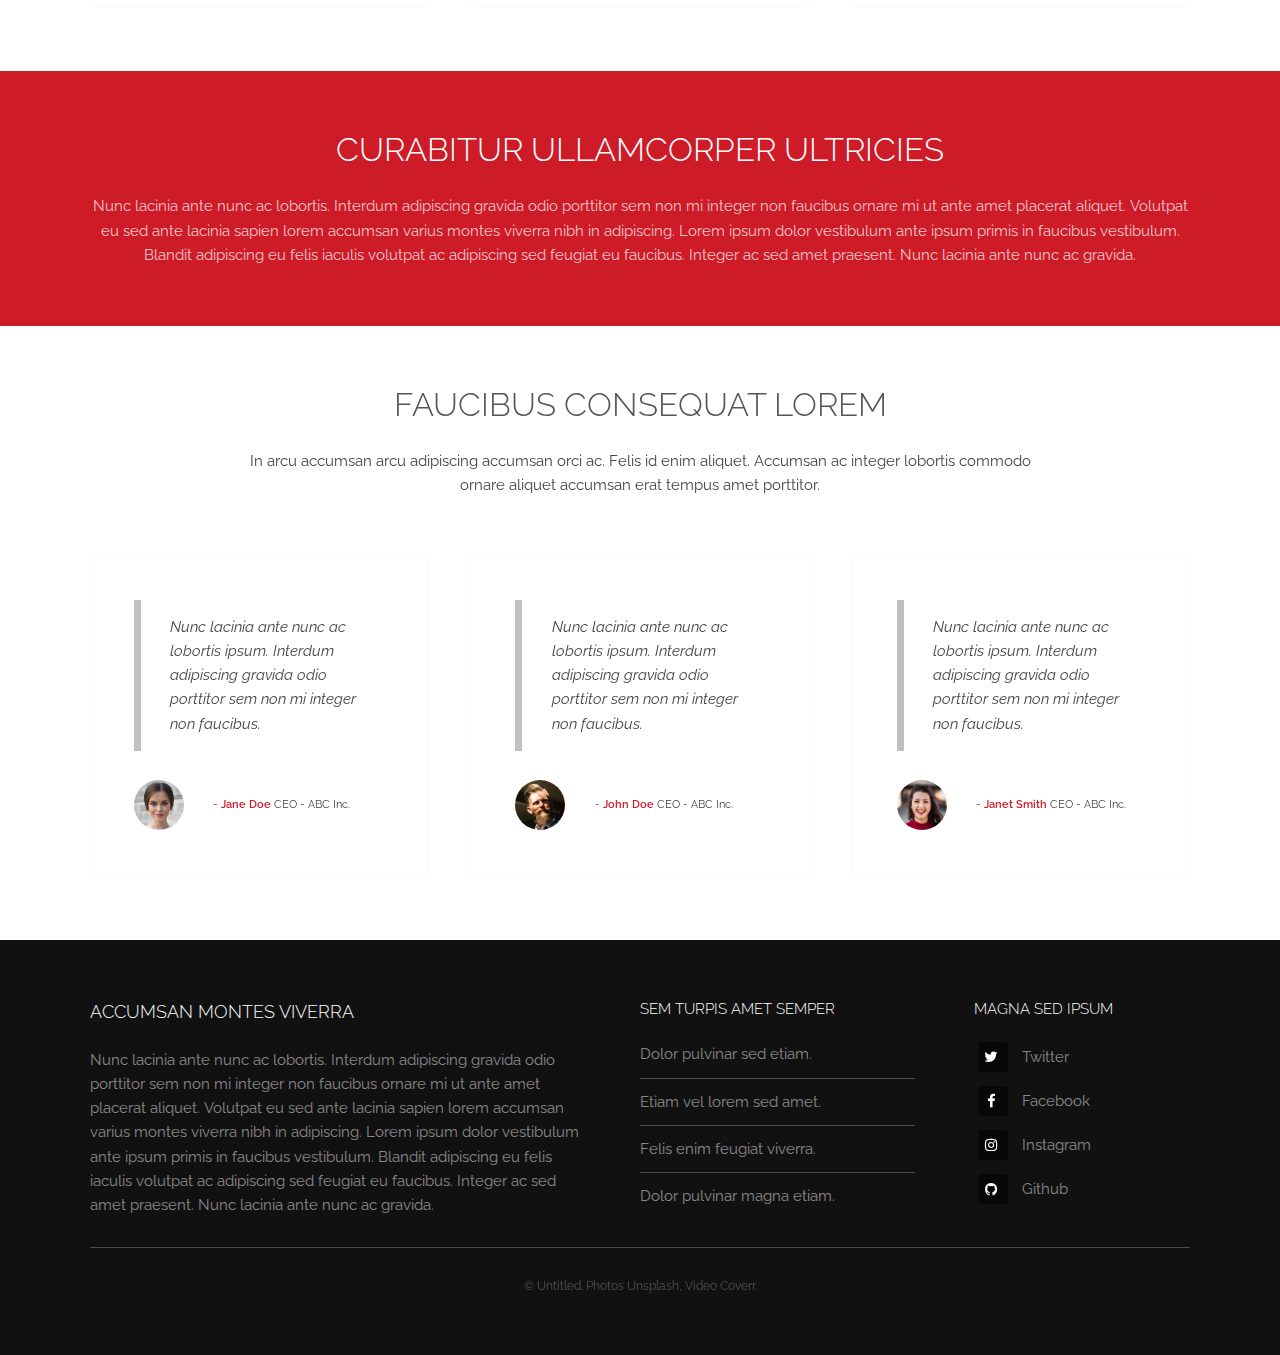
==== commit 6122eb16: "pivot" ====
--- a/index.html
+++ b/index.html
@@ -1,658 +1,211 @@
-<!DOCTYPE html>
-<html lang="en">
-<head>
-	<meta charset="UTF-8">
-    <meta name="viewport" content="width=device-width, initial-scale=1, maximum-scale=1, user-scalable=no">
-	<title>Cypress Grove Mobile Home Park</title>
-    <meta name="description" content="Mobile home community in New Braunfels, Texas">
-    <meta name="keywords" content="Cypress Grove, mobile home park">
-    
-	<link href="https://fonts.googleapis.com/css?family=Josefin+Sans|Open+Sans|Raleway" rel="stylesheet">
-	<link rel="stylesheet" href="css/flexslider.css">
-	<link rel="stylesheet" href="css/bootstrap.min.css">
-	<link rel="stylesheet" href="css/font-awesome.min.css">
-	<link rel="stylesheet" href="css/style.css">
-    <!-- =======================================================
-        Theme Name: MyBiz
-        Theme URL: https://bootstrapmade.com/mybiz-free-business-bootstrap-theme/
-        Author: BootstrapMade.com
-        Author URL: https://bootstrapmade.com
-    ======================================================= -->
-</head>
-<body id="top" data-spy="scroll">
-	<!--top header-->
-
-	<header id="home">
-
-		<section class="top-nav hidden-xs">
-			<div class="container">
-				<div class="row">
-					<div class="col-md-6">
-						<div class="top-left">
-
-							<ul>
-								<li><a href="#"><i class="fa fa-facebook" aria-hidden="true"></i></a></li>
-								<li><a href="#"><i class="fa fa-twitter" aria-hidden="true"></i></a></li>
-								<li><a href="#"><i class="fa fa-linkedin" aria-hidden="true"></i></a></li>
-								<li><a href="#"><i class="fa fa-vk" aria-hidden="true"></i></a></li>
-								<li><a href="#"><i class="fa fa-instagram" aria-hidden="true"></i></a></li>
+<!DOCTYPE HTML>
+<!--
+	Industrious by TEMPLATED
+	templated.co @templatedco
+	Released for free under the Creative Commons Attribution 3.0 license (templated.co/license)
+-->
+<html>
+	<head>
+		<title>Industrious by TEMPLATED</title>
+		<meta charset="utf-8" />
+		<meta name="viewport" content="width=device-width, initial-scale=1, user-scalable=no" />
+		<meta name="description" content="" />
+		<meta name="keywords" content="" />
+		<link rel="stylesheet" href="assets/css/main.css" />
+	</head>
+	<body class="is-preload">
+
+		<!-- Header -->
+			<header id="header">
+				<a class="logo" href="index.html">Industrious</a>
+				<nav>
+					<a href="#menu">Menu</a>
+				</nav>
+			</header>
+
+		<!-- Nav -->
+			<nav id="menu">
+				<ul class="links">
+					<li><a href="index.html">Home</a></li>
+					<li><a href="elements.html">Elements</a></li>
+					<li><a href="generic.html">Generic</a></li>
+				</ul>
+			</nav>
+
+		<!-- Banner -->
+			<section id="banner">
+				<div class="inner">
+					<h1>Industrious</h1>
+					<p>A responsive business oriented template with a video background<br />
+					designed by <a href="https://templated.co/">TEMPLATED</a> and released under the Creative Commons License.</p>
+				</div>
+				<video autoplay loop muted playsinline src="images/banner.mp4"></video>
+			</section>
+
+		<!-- Highlights -->
+			<section class="wrapper">
+				<div class="inner">
+					<header class="special">
+						<h2>Sem turpis amet semper</h2>
+						<p>In arcu accumsan arcu adipiscing accumsan orci ac. Felis id enim aliquet. Accumsan ac integer lobortis commodo ornare aliquet accumsan erat tempus amet porttitor.</p>
+					</header>
+					<div class="highlights">
+						<section>
+							<div class="content">
+								<header>
+									<a href="#" class="icon fa-vcard-o"><span class="label">Icon</span></a>
+									<h3>Feugiat consequat</h3>
+								</header>
+								<p>Nunc lacinia ante nunc ac lobortis ipsum. Interdum adipiscing gravida odio porttitor sem non mi integer non faucibus.</p>
+							</div>
+						</section>
+						<section>
+							<div class="content">
+								<header>
+									<a href="#" class="icon fa-files-o"><span class="label">Icon</span></a>
+									<h3>Ante sem integer</h3>
+								</header>
+								<p>Nunc lacinia ante nunc ac lobortis ipsum. Interdum adipiscing gravida odio porttitor sem non mi integer non faucibus.</p>
+							</div>
+						</section>
+						<section>
+							<div class="content">
+								<header>
+									<a href="#" class="icon fa-floppy-o"><span class="label">Icon</span></a>
+									<h3>Ipsum consequat</h3>
+								</header>
+								<p>Nunc lacinia ante nunc ac lobortis ipsum. Interdum adipiscing gravida odio porttitor sem non mi integer non faucibus.</p>
+							</div>
+						</section>
+						<section>
+							<div class="content">
+								<header>
+									<a href="#" class="icon fa-line-chart"><span class="label">Icon</span></a>
+									<h3>Interdum gravida</h3>
+								</header>
+								<p>Nunc lacinia ante nunc ac lobortis ipsum. Interdum adipiscing gravida odio porttitor sem non mi integer non faucibus.</p>
+							</div>
+						</section>
+						<section>
+							<div class="content">
+								<header>
+									<a href="#" class="icon fa-paper-plane-o"><span class="label">Icon</span></a>
+									<h3>Faucibus consequat</h3>
+								</header>
+								<p>Nunc lacinia ante nunc ac lobortis ipsum. Interdum adipiscing gravida odio porttitor sem non mi integer non faucibus.</p>
+							</div>
+						</section>
+						<section>
+							<div class="content">
+								<header>
+									<a href="#" class="icon fa-qrcode"><span class="label">Icon</span></a>
+									<h3>Accumsan viverra</h3>
+								</header>
+								<p>Nunc lacinia ante nunc ac lobortis ipsum. Interdum adipiscing gravida odio porttitor sem non mi integer non faucibus.</p>
+							</div>
+						</section>
+					</div>
+				</div>
+			</section>
+
+		<!-- CTA -->
+			<section id="cta" class="wrapper">
+				<div class="inner">
+					<h2>Curabitur ullamcorper ultricies</h2>
+					<p>Nunc lacinia ante nunc ac lobortis. Interdum adipiscing gravida odio porttitor sem non mi integer non faucibus ornare mi ut ante amet placerat aliquet. Volutpat eu sed ante lacinia sapien lorem accumsan varius montes viverra nibh in adipiscing. Lorem ipsum dolor vestibulum ante ipsum primis in faucibus vestibulum. Blandit adipiscing eu felis iaculis volutpat ac adipiscing sed feugiat eu faucibus. Integer ac sed amet praesent. Nunc lacinia ante nunc ac gravida.</p>
+				</div>
+			</section>
+
+		<!-- Testimonials -->
+			<section class="wrapper">
+				<div class="inner">
+					<header class="special">
+						<h2>Faucibus consequat lorem</h2>
+						<p>In arcu accumsan arcu adipiscing accumsan orci ac. Felis id enim aliquet. Accumsan ac integer lobortis commodo ornare aliquet accumsan erat tempus amet porttitor.</p>
+					</header>
+					<div class="testimonials">
+						<section>
+							<div class="content">
+								<blockquote>
+									<p>Nunc lacinia ante nunc ac lobortis ipsum. Interdum adipiscing gravida odio porttitor sem non mi integer non faucibus.</p>
+								</blockquote>
+								<div class="author">
+									<div class="image">
+										<img src="images/pic01.jpg" alt="" />
+									</div>
+									<p class="credit">- <strong>Jane Doe</strong> <span>CEO - ABC Inc.</span></p>
+								</div>
+							</div>
+						</section>
+						<section>
+							<div class="content">
+								<blockquote>
+									<p>Nunc lacinia ante nunc ac lobortis ipsum. Interdum adipiscing gravida odio porttitor sem non mi integer non faucibus.</p>
+								</blockquote>
+								<div class="author">
+									<div class="image">
+										<img src="images/pic03.jpg" alt="" />
+									</div>
+									<p class="credit">- <strong>John Doe</strong> <span>CEO - ABC Inc.</span></p>
+								</div>
+							</div>
+						</section>
+						<section>
+							<div class="content">
+								<blockquote>
+									<p>Nunc lacinia ante nunc ac lobortis ipsum. Interdum adipiscing gravida odio porttitor sem non mi integer non faucibus.</p>
+								</blockquote>
+								<div class="author">
+									<div class="image">
+										<img src="images/pic02.jpg" alt="" />
+									</div>
+									<p class="credit">- <strong>Janet Smith</strong> <span>CEO - ABC Inc.</span></p>
+								</div>
+							</div>
+						</section>
+					</div>
+				</div>
+			</section>
+
+		<!-- Footer -->
+			<footer id="footer">
+				<div class="inner">
+					<div class="content">
+						<section>
+							<h3>Accumsan montes viverra</h3>
+							<p>Nunc lacinia ante nunc ac lobortis. Interdum adipiscing gravida odio porttitor sem non mi integer non faucibus ornare mi ut ante amet placerat aliquet. Volutpat eu sed ante lacinia sapien lorem accumsan varius montes viverra nibh in adipiscing. Lorem ipsum dolor vestibulum ante ipsum primis in faucibus vestibulum. Blandit adipiscing eu felis iaculis volutpat ac adipiscing sed feugiat eu faucibus. Integer ac sed amet praesent. Nunc lacinia ante nunc ac gravida.</p>
+						</section>
+						<section>
+							<h4>Sem turpis amet semper</h4>
+							<ul class="alt">
+								<li><a href="#">Dolor pulvinar sed etiam.</a></li>
+								<li><a href="#">Etiam vel lorem sed amet.</a></li>
+								<li><a href="#">Felis enim feugiat viverra.</a></li>
+								<li><a href="#">Dolor pulvinar magna etiam.</a></li>
 							</ul>
-
-						</div>
-					</div>
-
-					<div class="col-md-6">
-						<div class="top-right">
-							<p>Location:<span>New Braunfels, Texas</span></p>
-						</div>
-					</div>
-
-				</div>
-			</div>
-		</section>
-
-		<!--main-nav-->
-
-		<div id="main-nav">
-
-			<nav class="navbar">
-				<div class="container">
-
-					<div class="navbar-header">
-						<div class="navbar-brand">
-							<h1><span>Cypress Grove Mobile Home Park</span></h1>
-						</div>
-						<!-- <a href="index.html" class="navbar-brand">Cypress Grove MHP</a> -->
-						<button type="button" class="navbar-toggle collapsed" data-toggle="collapse" data-target="#ftheme">
-							<span class="sr-only">Toggle</span>
-							<span class="icon-bar"></span>
-							<span class="icon-bar"></span>
-							<span class="icon-bar"></span>
-						</button>
-					</div>
-
-					<div class="navbar-collapse collapse" id="ftheme">
-
-						<ul class="nav navbar-nav navbar-right">
-							<li><a href="#home">home</a></li>
-							<li><a href="#about">about</a></li>
-							<li><a href="#service">services</a></li>
-							<li><a href="#portfolio">homes</a></li>
-							<li><a href="#contact">contact</a></li>
-							<li class="hidden-sm hidden-xs">
-	                            <a href="#" id="ss"><i class="fa fa-search" aria-hidden="true"></i></a>
-	                        </li>
-						</ul>
-
-					</div>
-
-					<div class="search-form">
-	                    <form>
-	                        <input type="text" id="s" size="40" placeholder="Search..." />
-	                    </form>
-	                </div>
-
-				</div>
-			</nav>
-		</div>
-
-	</header>
-
-	<!--slider-->
-	<div id="slider" class="flexslider">
-
-        <ul class="slides">
-            <li>
-            	<img src="images/slider/slider1.jpg">
-
-<!-- 				<div class="caption">
-					<h2><span>an awesome website</span></h2> 
-					<h2><span>html theme</span></h2>
-					<p>Lorem Ipsum is simply dummy text of the printing and typesetting industry.</p>                
-	            </div> -->
-
-            </li>
-            <li>
-            	<img src="images/slider/slider2.jpg">
-
-				<div class="caption">
-					<h2><span>yet another slide</span></h2> 
-					<h2><span>html theme</span></h2>
-					<p>Lorem Ipsum is simply dummy text of the printing and typesetting industry.</p>                
-	            </div>
-
-            </li>
-            <li>
-            	<img src="images/slider/slider3.jpg">
-
-				<div class="caption">
-					<h2><span>one more slide</span></h2> 
-					<h2><span>html theme</span></h2>
-					<p>Lorem Ipsum is simply dummy text of the printing and typesetting industry.</p>
-					<button class="btn">Read More</button>                 
-	            </div>
-
-            </li>
-        </ul>
-
-    </div>
-
-    <!--about-->
-    <div id="about">
-
-    	<div class="container">
-			<div class="row">
-				<div class="col-xs-12 col-sm-8 col-md-6 col-sm-offset-2 col-md-offset-3">
-					<div class="about-heading">
-						<h2>about</h2> 
-						<p>Lorem ipsum dolor sit amet, consectetur adipiscing elit. Praesent metus magna,malesuada porta elementum vitae.</p>
-					</div>
-				</div>
-			</div>   	
-    	</div>
-
-    	<!--about wrapper left-->
-    	<div class="container">
-
-    		<div class="row">
-    			<div class="col-xs-12 hidden-sm col-md-5">
-
-    				<div class="about-left">
-    					<img src="images/about/about1.jpg" alt="">
-    				</div>
-
-    			</div>
-
-    			<!--about wrapper right-->
-    			<div class="col-xs-12 col-md-7">
-    				<div class="about-right">
-    					<div class="about-right-heading">
-    						<h1>about our consulting</h1>
-    					</div>
-  
-    					<div class="about-right-boot">
-    						<div class="about-right-wrapper">
-	    						<a href="#"><h3>Boost Your Business</h3></a>
-	    						<p>Michael Knight a young loner on a crusa champion the cause of the innocent. The helpless. powerless in a world of operate above the law.</p>
-    						</div>
-    					</div>
-
-    					<div class="about-right-best">
-    						<div class="about-right-wrapper">
-	    						<a href="#"><h3>Best Business Statitics</h3></a>
-	    						<p>Michael Knight a young loner on a crusa champion the cause of the innocent. The helpless. powerless in a world of operate above the law.</p>
-    						</div>
-    					</div>
-
-    					<div class="about-right-support">
-    						<div class="about-right-wrapper">
-	    						<a href="#"><h3>24/7 Online Support</h3></a>
-	    						<p>Michael Knight a young loner on a crusa champion the cause of the innocent. The helpless. powerless in a world of operate above the law.</p>
-    						</div>
-    					</div>
-
-    				</div>
-    			</div>
-    		</div>
-
-    	</div>
-    </div>
-
-	<!--about bg-->
-		<div id="about-bg">
-
-			<div class="container">
-				<div class="row">
-
-					<div class="about-bg-heading">
-						<h1>sucessfull stats about us</h1>
-						<p>what we have achieved so far</p>
-					</div>
-
-					<div class=" col-xs-12 col-md-3">
-						<div class="about-bg-wrapper">
-								<span class="count"><h1><span class="border">32</span>15</h1></span>
-							<p>happy client</p>
-						</div>
-					</div>
-
-					<div class="col-xs-12 col-md-3">
-						<div class="about-bg-wrapper">
-							<span class="count"><h1>2217</h1></span>
-							<p>projects</p>
-						</div>
-					</div>
-
-					<div class="col-xs-12 col-md-3">
-						<div class="about-bg-wrapper">
-							<span class="count"><h1>1522</h1></span>
-							<p>branches</p>
-						</div>
-					</div>
-
-					<div class="col-xs-12 col-md-3">
-						<div class="about-bg-wrapper">
-							<span class="count"><h1>3151</h1></span>
-							<p>expert team</p>
-						</div>
-					</div>
-
-				</div>
-			</div>
-
-			<div class="cover"></div>
-
-		</div> 
-
-		<!--service-->
-		<div id="service">
-			<div class="container">
-				<div class="row">
-					<div class="col-xs-12 col-md-6 col-md-offset-3">
-						<div class="service-heading">
-							<h2>service</h2> 
-							<p>Lorem ipsum dolor sit amet, consectetur adipiscing elit. Praesent metus magna,malesuada porta elementum vitae.</p>
-						</div>
-					</div>
-				</div>   	
-	    	</div>
-
-			<!--services wrapper-->
-    <section class="services-style-one">
-    	<div class="outer-box clearfix">
-    		
-            <div class="services-column">
-            	<div class="content-outer">
-                	<div class="row clearfix">
-                    	
-                        <div class="service-block col-lg-6 col-md-6 col-sm-6 col-xs-12">
-                        	<div class="inner-box">
-                            	<div class="icon-box"><i class="fa fa-briefcase" aria-hidden="true"></i></div>
-                                <h4>FINANCIAL PLANNING</h4>
-                                <div class="text">Leverage agile frameworks to provide a robust synopsis for high level overviews. </div>
-                            </div>
-                        </div>
-                        
-                        <div class="service-block col-lg-6 col-md-6 col-sm-6 col-xs-12">
-                        	<div class="inner-box">
-                            	<div class="icon-box"><i class="fa fa-bar-chart" aria-hidden="true"></i></div>
-                                <h4>BUSINESS PLANNING</h4>
-                                <div class="text">Leverage agile frameworks to provide a robust synopsis for high level overviews. </div>
-                            </div>
-                        </div>
-                        
-                        <div class="service-block col-lg-6 col-md-6 col-sm-6 col-xs-12">
-                        	<div class="inner-box">
-                            	<div class="icon-box"><i class="fa fa-trophy" aria-hidden="true"></i></div>
-                                <h4>WORK &amp; REDUNDANCY</h4>
-                                <div class="text">Leverage agile frameworks to provide a robust synopsis for high level overviews. </div>
-                            </div>
-                        </div>
-                        
-                        <div class="service-block col-lg-6 col-md-6 col-sm-6 col-xs-12">
-                        	<div class="inner-box">
-                            	<div class="icon-box"><i class="fa fa-bullhorn" aria-hidden="true"></i></div>
-                                <h4>MORTGAGE ADVISOR</h4>
-                                <div class="text">Leverage agile frameworks to provide a robust synopsis for high level overviews. </div>
-                            </div>
-                        </div>
-                        
-                        <div class="service-block col-lg-6 col-md-6 col-sm-6 col-xs-12">
-                        	<div class="inner-box">
-                            	<div class="icon-box"><i class="fa fa-lightbulb-o" aria-hidden="true"></i></div>
-                                <h4>RETIREMENT PLANNING</h4>
-                                <div class="text">Leverage agile frameworks to provide a robust synopsis for high level overviews. </div>
-                            </div>
-                        </div>
-                        
-                        <div class="service-block col-lg-6 col-md-6 col-sm-6 col-xs-12">
-                        	<div class="inner-box">
-                            	<div class="icon-box"><i class="fa fa-money" aria-hidden="true"></i></div>
-                                <h4>SAVING AND INVESTING</h4>
-                                <div class="text">Leverage agile frameworks to provide a robust synopsis for high level overviews. </div>
-                            </div>
-                        </div>
-                    </div>
-                </div>
-            </div>
-
-            <!--Content Column-->
-            <div class="content-column clearfix">
-                <div class="content-box">
-                	<div class="inner-box">
-                        <!--Section Title-->
-                        <div class="sec-title aligned-right">
-                            <h2>Our Servi<span>ces</span></h2>
-                        </div>
-                        <div class="text">Lorem Ipsum is simply dummy text printing and typesetting industry. Lorem Ipsum has been industry's standard dummy text ever since 1500s, when an unknown printer specimen book. </div>
-                        
-                        <button class="btn">learn more</button>
-                    </div>
-                </div>
-            </div>
-
-
-        </div>
-    </section>
-
-
-
-			<!--service gapping-->
-			<div class="service-footer hidden-xs">
-				<div class="container">
-					<div class="row">
-						<div class="col-md-7">
-							<div class="service-footer-left">
-								<h3>Need to <span>Consult with us</span> ? Book an appointment</h3>
-								<p>The Brady Bunch the Brady Bunch that's the way we all became the Brady Bunch</p>
-							</div>
-						</div>
-
-						<div class="col-md-5">
-							<div class="service-footer-right">
-								<button class="btn">book now</button>
-							</div>
-						</div>
-					</div>
-				</div>
-			</div>
-		</div>
-
-		<!--portfolio-->
-		<div id="portfolio">
-			<div class="container">
-				<div class="row">
-
-					<div class="col-xs-12 col-sm-8 col-md-6 col-sm-offset-2 col-md-offset-3">
-						<div class="portfolio-heading">
-							<h2>portfolio</h2> 
-							<p>Lorem ipsum dolor sit amet, consectetur adipiscing elit. Praesent metus magna,malesuada porta elementum vitae.</p>
-						</div>
-					</div>
-
-				</div>   	
-	    	</div>
-
-	    	<div class="portfolio-thumbnail">
-	    		<div class="container-fluid">
-	    			<div class="row">
-
-	    				<div class="col-xs-6 col-sm-3 col-md-3">
-	    					<div class="item">
-	    						<img src="images/portfolio/portfolio1.jpg" alt="">
-	    						<div class="caption">
-                               		<i class="fa fa-search" aria-hidden="true"></i>
-                               		<p>lorem ipsum amet</p>
-                            	</div>
-	    					</div>
-	    				</div>
-
-	    				<div class="col-xs-6 col-sm-3 col-md-3">
-	    					<div class="item">
-	    						<img src="images/portfolio/portfolio2.jpg" alt="">
-	    						<div class="caption">
-                               		<i class="fa fa-search" aria-hidden="true"></i>
-                               		<p>lorem ipsum amet</p>
-                            	</div>
-	    					</div>
-	    				</div>
-
-	    				<div class="col-xs-6 col-sm-3 col-md-3">
-	    					<div class="item">
-	    						<img src="images/portfolio/portfolio3.jpg" alt="">
-	    						<div class="caption">
-                               		<i class="fa fa-search" aria-hidden="true"></i>
-                               		<p>lorem ipsum amet</p>
-                            	</div>
-	    					</div>
-	    				</div>
-
-	    				<div class="col-xs-6 col-sm-3 col-md-3">
-	    					<div class="item">
-	    						<img src="images/portfolio/portfolio4.jpg" alt="">
-	    						<div class="caption">
-                               		<i class="fa fa-search" aria-hidden="true"></i>
-                               		<p>lorem ipsum amet</p>
-                            	</div>
-	    					</div>
-	    				</div>
-
-	    				<div class="col-xs-6 col-sm-3 col-md-3">
-	    					<div class="item">
-	    						<img src="images/portfolio/portfolio5.jpg" alt="">
-	    						<div class="caption">
-                               		<i class="fa fa-search" aria-hidden="true"></i>
-                               		<p>what you see</p>
-                            	</div>
-	    					</div>
-	    				</div>
-
-	    				<div class="col-xs-6 col-sm-3 col-md-3">
-	    					<div class="item">
-	    						<img src="images/portfolio/portfolio6.jpg" alt="">
-	    						<div class="caption">
-                               		<i class="fa fa-search" aria-hidden="true"></i>
-                               		<p>lorem ipsum amet</p>
-                            	</div>
-	    					</div>
-	    				</div>
-
-	    				<div class="col-xs-6 col-sm-3 col-md-3">
-	    					<div class="item">
-	    						<img src="images/portfolio/portfolio7.jpg" alt="">
-	    						<div class="caption">
-                               		<i class="fa fa-search" aria-hidden="true"></i>
-                               		<p>lorem ipsum amet</p>
-                            	</div>
-	    					</div>
-	    				</div>
-
-	    				<div class="col-xs-6 col-sm-3 col-md-3">
-	    					<div class="item">
-	    						<img src="images/portfolio/portfolio8.jpg" alt="">
-	    						<div class="caption">
-                               		<i class="fa fa-search" aria-hidden="true"></i>
-                               		<p>lorem ipsum amet</p>
-                            	</div>
-	    					</div>
-	    				</div>
-
-	    			</div>
-	    		</div>
-	    	</div>
-		</div>
-
-		<!--contact form-->
-		<div id="get-touch">
-			<div class="container">
-				<div class="row">
-					<div class="col-xs-12 col-sm-8 col-md-6 col-sm-offset-2 col-md-offset-3">
-						<div class="get-touch-heading">
-							<h2>get in touch</h2> 
-							<p>Lorem ipsum dolor sit amet, consectetur adipiscing elit. Praesent metus magna,malesuada porta elementum vitae.</p>
-						</div>
-					</div>
-				</div>   
-
-				<div class="content">
-	                <div class="row">
-                        <div id="sendmessage">Your message has been sent. Thank you!</div>
-                        <div id="errormessage"></div>
-                        
-                         <form action="" method="post" role="form" class="form contactForm">
-	                        <div class="col-md-4">
-	                            <div class="form-group">
-                                    <input type="text" name="name" class="form-control" id="name" placeholder="Your Name" data-rule="minlen:4" data-msg="Please enter at least 4 chars" />
-                                    <div class="validation"></div>
-                                </div>
-	                        </div>
-	                        <div class="col-md-4">
-	                            <div class="form-group">
-                                    <input type="email" class="form-control" name="email" id="email" placeholder="Your Email" data-rule="email" data-msg="Please enter a valid email" />
-                                    <div class="validation"></div>
-                                </div>
-	                        </div>
-	                        <div class="col-md-4">
-	                            <div class="form-group">
-                                    <input type="text" class="form-control" name="subject" id="subject" placeholder="Subject" data-rule="minlen:4" data-msg="Please enter at least 8 chars of subject" />
-                                    <div class="validation"></div>
-                                </div>
-	                        </div>
-	                        <div class="col-md-12">
-	                            <div class="form-group">
-                                    <textarea class="form-control" name="message" rows="5" data-rule="required" data-msg="Please write something for us" placeholder="Message"></textarea>
-                                    <div class="validation"></div>
-                                </div>
-	                        </div>
-	                        <div class="submit">
-	                            <button class="btn btn-default" type="submit">Send Now</button>
-	                        </div>
-	                    </form>
-	                </div>
-            </div>	
-	    	</div>
-		</div>
-
-
-		<!--contact-->
-		<div id="contact">
-			<div class="container">
-				<div class="row">
-					<div class="col-xs-12 col-sm-8 col-md-6 col-sm-offset-2 col-md-offset-3">
-						<div class="contact-heading">
-							<h2>contact</h2> 
-							<p>Lorem ipsum dolor sit amet, consectetur adipiscing elit. Praesent metus magna,malesuada porta elementum vitae.</p>
-						</div>
-					</div>
-				</div>   	
-	    	</div>
-
-	    	<div id="google-map" data-latitude="40.713732" data-longitude="-74.0092704"></div>
-            
-		</div>
-
-
-		<!--client-->
-		<div id="client">
-			<div class="container">
-				<div class="row">
-
-					<div class="col-sm-4 col-md-2">
-						<span></span><img src="images/client/client1.png" alt="">
-					</div>
-
-					<div class="col-sm-4 col-md-2">
-						<span></span><img src="images/client/client2.png" alt="">
-					</div>
-
-					<div class="col-sm-4 col-md-2">
-						<span></span><img src="images/client/client3.png" alt="">
-					</div>
-
-					<div class="col-sm-4 col-md-2">
-						<span></span><img src="images/client/client4.png" alt="">
-					</div>
-
-					<div class="col-sm-4 col-md-2">
-						<span></span><img src="images/client/client5.png" alt="">
-					</div>
-
-					<div class="col-sm-4 col-md-2">
-						<span></span><img src="images/client/client6.png" alt="">
-					</div>
-
-				</div>
-			</div>
-		</div>
-
-		<!--footer-->
-		<div id="footer">
-			<div class="container">
-				<div class="row">
-					<div class="col-md-4">
-						<div class="footer-heading">
-							<h3><span>about</span> us</h3>
-							<p>To explore strange new worlds to seek out new life and new civilizations to boldly go where no man has gone before. It's time to play the music.</p>
-							<p>Lorem Ipsum is simply dummy text of the printing and typesetting industry.</p>
-						</div>
-					</div>
-
-					<div class="col-md-4">
-						<div class="footer-heading">
-							<h3><span>latest</span> news</h3>
-							<ul>
-								<li><a href="#">Trends don't matter, but techniques do</a></li>
-								<li><a href="#">Trends don't matter, but techniques do</a></li>
-								<li><a href="#">Trends don't matter, but techniques do</a></li>
-								<li><a href="#">Trends don't matter, but techniques do</a></li>
+						</section>
+						<section>
+							<h4>Magna sed ipsum</h4>
+							<ul class="plain">
+								<li><a href="#"><i class="icon fa-twitter">&nbsp;</i>Twitter</a></li>
+								<li><a href="#"><i class="icon fa-facebook">&nbsp;</i>Facebook</a></li>
+								<li><a href="#"><i class="icon fa-instagram">&nbsp;</i>Instagram</a></li>
+								<li><a href="#"><i class="icon fa-github">&nbsp;</i>Github</a></li>
 							</ul>
-						</div>
-					</div>
-
-					<div class="col-md-4">
-						<div class="footer-heading">
-							<h3><span>follow</span> us on instagram</h3>
-							<div class="insta">
-								<ul>
-									<img src="images/footer/footer1.jpg" alt="">
-									<img src="images/footer/footer2.jpg" alt="">
-									<img src="images/footer/footer3.jpg" alt="">
-									<img src="images/footer/footer4.jpg" alt="">
-									<img src="images/footer/footer5.jpg" alt="">
-									<img src="images/footer/footer6.jpg" alt="">
-								</ul>
-							</div>
-						</div>
-					</div>
-
-				</div>
-			</div>
-		</div>
-
-		<!--bottom footer-->
-		<div id="bottom-footer" class="hidden-xs">
-			<div class="container">
-				<div class="row">
-					<div class="col-md-4">
-						<div class="footer-left">
-							&copy; MyBix Theme. All rights reserved
-                            <div class="credits">
-                                <!-- 
-                                    All the links in the footer should remain intact. 
-                                    You can delete the links only if you purchased the pro version.
-                                    Licensing information: https://bootstrapmade.com/license/
-                                    Purchase the pro version with working PHP/AJAX contact form: https://bootstrapmade.com/buy/?theme=MyBiz
-                                -->
-                                Designed by <a href="https://bootstrapmade.com/">BootstrapMade</a>
-                            </div>
-						</div>
-					</div>
-
-					<div class="col-md-8">
-						<div class="footer-right">
-                            <ul class="list-unstyled list-inline pull-right">
-                                <li><a href="#home">Home</a></li>
-                                <li><a href="#about">About</a></li>
-                                <li><a href="#service">Service</a></li>
-                                <li><a href="#portfolo">Portfolio</a></li>
-                                <li><a href="#contact">Contact</a></li>
-                            </ul>
-						</div>
-					</div>
-				</div>
-			</div>
-		</div>
-        
-
-	
-	<!-- jQuery -->
-    <script src="js/jquery.min.js"></script>
-    <script src="js/bootstrap.min.js"></script>
-    <script src="js/jquery.flexslider.js"></script>
-    <script src="js/jquery.inview.js"></script>
-    <script src="https://maps.google.com/maps/api/js?sensor=true"></script>
-    <script src="js/script.js"></script>
-    <script src="contactform/contactform.js"></script>
-    
-</body>
+						</section>
+					</div>
+					<div class="copyright">
+						&copy; Untitled. Photos <a href="https://unsplash.co">Unsplash</a>, Video <a href="https://coverr.co">Coverr</a>.
+					</div>
+				</div>
+			</footer>
+
+		<!-- Scripts -->
+			<script src="assets/js/jquery.min.js"></script>
+			<script src="assets/js/browser.min.js"></script>
+			<script src="assets/js/breakpoints.min.js"></script>
+			<script src="assets/js/util.js"></script>
+			<script src="assets/js/main.js"></script>
+
+	</body>
 </html>--- a/assets/css/main.css
+++ b/assets/css/main.css
@@ -0,0 +1,2822 @@
+@import url(font-awesome.min.css);
+@import url("https://fonts.googleapis.com/css?family=Raleway:200,300,400,500,600");
+/*
+	Industrious by TEMPLATED
+	templated.co @templatedco
+	Released for free under the Creative Commons Attribution 3.0 license (templated.co/license)
+*/
+/* Basic */
+@-ms-viewport {
+  width: device-width; }
+body {
+  -ms-overflow-style: scrollbar; }
+
+@media screen and (max-width: 480px) {
+  html, body {
+    min-width: 320px; } }
+html {
+  box-sizing: border-box; }
+
+*, *:before, *:after {
+  box-sizing: inherit; }
+
+body {
+  background: #ffffff; }
+  body.is-preload *, body.is-preload *:before, body.is-preload *:after {
+    -moz-animation: none !important;
+    -webkit-animation: none !important;
+    -ms-animation: none !important;
+    animation: none !important;
+    -moz-transition: none !important;
+    -webkit-transition: none !important;
+    -ms-transition: none !important;
+    transition: none !important; }
+
+html, body, div, span, applet, object,
+iframe, h1, h2, h3, h4, h5, h6, p, blockquote,
+pre, a, abbr, acronym, address, big, cite,
+code, del, dfn, em, img, ins, kbd, q, s, samp,
+small, strike, strong, sub, sup, tt, var, b,
+u, i, center, dl, dt, dd, ol, ul, li, fieldset,
+form, label, legend, table, caption, tbody,
+tfoot, thead, tr, th, td, article, aside,
+canvas, details, embed, figure, figcaption,
+footer, header, hgroup, menu, nav, output, ruby,
+section, summary, time, mark, audio, video {
+  margin: 0;
+  padding: 0;
+  border: 0;
+  font-size: 100%;
+  font: inherit;
+  vertical-align: baseline; }
+
+article, aside, details, figcaption, figure,
+footer, header, hgroup, menu, nav, section {
+  display: block; }
+
+body {
+  line-height: 1; }
+
+ol, ul {
+  list-style: none; }
+
+blockquote, q {
+  quotes: none; }
+  blockquote:before, blockquote:after, q:before, q:after {
+    content: '';
+    content: none; }
+
+table {
+  border-collapse: collapse;
+  border-spacing: 0; }
+
+body {
+  -webkit-text-size-adjust: none; }
+
+mark {
+  background-color: transparent;
+  color: inherit; }
+
+input::-moz-focus-inner {
+  border: 0;
+  padding: 0; }
+
+input, select, textarea {
+  -moz-appearance: none;
+  -webkit-appearance: none;
+  -ms-appearance: none;
+  appearance: none; }
+
+/* Typography */
+html {
+  font-size: 13pt; }
+  @media screen and (max-width: 1680px) {
+    html {
+      font-size: 11pt; } }
+  @media screen and (max-width: 980px) {
+    html {
+      font-size: 12pt; } }
+  @media screen and (max-width: 480px) {
+    html {
+      font-size: 11pt; } }
+
+body {
+  background-color: #ffffff;
+  color: #444444; }
+
+body, input, select, textarea {
+  font-family: "Raleway", Arial, Helvetica, sans-serif;
+  font-weight: 400;
+  font-size: 1rem;
+  line-height: 1.65; }
+
+a {
+  -moz-transition: color 0.2s ease-in-out;
+  -webkit-transition: color 0.2s ease-in-out;
+  -ms-transition: color 0.2s ease-in-out;
+  transition: color 0.2s ease-in-out;
+  text-decoration: underline; }
+  a:hover {
+    text-decoration: none; }
+
+strong, b {
+  font-weight: 600; }
+
+em, i {
+  font-style: italic; }
+
+p {
+  margin: 0 0 2rem 0; }
+
+header.special {
+  text-align: center;
+  margin-bottom: 4rem; }
+  header.special p {
+    max-width: 75%;
+    margin-left: auto;
+    margin-right: auto; }
+
+h1, h2, h3, h4, h5, h6 {
+  font-weight: 300;
+  line-height: 1.5;
+  text-transform: uppercase;
+  margin: 0 0 1.5rem 0; }
+  h1 a, h2 a, h3 a, h4 a, h5 a, h6 a {
+    color: inherit;
+    text-decoration: none; }
+
+h1 {
+  font-size: 3rem;
+  line-height: 1.2; }
+
+h2 {
+  font-size: 2.25rem;
+  line-height: 1.3; }
+
+h3 {
+  font-size: 1.25rem; }
+
+h4 {
+  font-size: 1rem; }
+
+h5 {
+  font-size: 0.9rem; }
+
+h6 {
+  font-size: 0.7rem; }
+
+@media screen and (max-width: 736px) {
+  h1 {
+    font-size: 2.75rem;
+    line-height: 1.3; }
+
+  h2 {
+    font-size: 1.75rem;
+    line-height: 1.5; }
+
+  h3 {
+    font-size: 1.25rem; } }
+sub {
+  font-size: 0.8rem;
+  position: relative;
+  top: 0.5rem; }
+
+sup {
+  font-size: 0.8rem;
+  position: relative;
+  top: -0.5rem; }
+
+blockquote {
+  border-left: solid 0.5rem;
+  font-style: italic;
+  margin: 0 0 2rem 0;
+  padding: 1rem 0 1rem 2rem; }
+
+code {
+  border-radius: 4px;
+  border: solid 1px;
+  font-family: "Courier New", monospace;
+  font-size: 0.9rem;
+  margin: 0 0.25rem;
+  padding: 0.25rem 0.65rem; }
+
+pre {
+  -webkit-overflow-scrolling: touch;
+  font-family: "Courier New", monospace;
+  font-size: 0.9rem;
+  margin: 0 0 2rem 0; }
+  pre code {
+    display: block;
+    line-height: 1.75;
+    padding: 1rem 1.5rem;
+    overflow-x: auto; }
+
+hr {
+  border: 0;
+  border-bottom: solid 1px;
+  margin: 2rem 0; }
+  hr.major {
+    margin: 4rem 0; }
+
+input, select, textarea {
+  color: #555555; }
+
+a {
+  color: #ce1b28; }
+
+strong, b {
+  color: #555555; }
+
+h1, h2, h3, h4, h5, h6 {
+  color: #555555; }
+
+blockquote {
+  border-left-color: rgba(0, 0, 0, 0.25); }
+
+code {
+  background: rgba(0, 0, 0, 0.075);
+  border-color: rgba(0, 0, 0, 0.25); }
+
+hr {
+  border-bottom-color: rgba(0, 0, 0, 0.25); }
+
+/* Inner */
+.inner {
+  margin: 0 auto;
+  width: 75rem;
+  max-width: calc(100% - 6rem); }
+  @media screen and (max-width: 480px) {
+    .inner {
+      max-width: calc(100% - 3rem); } }
+
+/* Button */
+input[type="submit"],
+input[type="reset"],
+input[type="button"],
+button,
+.button {
+  -moz-appearance: none;
+  -webkit-appearance: none;
+  -ms-appearance: none;
+  appearance: none;
+  -moz-transition: background-color 0.2s ease-in-out, box-shadow 0.2s ease-in-out, color 0.2s ease-in-out;
+  -webkit-transition: background-color 0.2s ease-in-out, box-shadow 0.2s ease-in-out, color 0.2s ease-in-out;
+  -ms-transition: background-color 0.2s ease-in-out, box-shadow 0.2s ease-in-out, color 0.2s ease-in-out;
+  transition: background-color 0.2s ease-in-out, box-shadow 0.2s ease-in-out, color 0.2s ease-in-out;
+  border: 0;
+  border-radius: 4px;
+  cursor: pointer;
+  display: inline-block;
+  font-weight: 600;
+  height: 3.25rem;
+  line-height: 3.25rem;
+  padding: 0 1.75rem;
+  text-align: center;
+  text-decoration: none;
+  white-space: nowrap; }
+  input[type="submit"].small,
+  input[type="reset"].small,
+  input[type="button"].small,
+  button.small,
+  .button.small {
+    font-size: 0.8rem;
+    height: 2.4375rem;
+    line-height: 2.4375rem;
+    padding: 0 1.25rem; }
+  input[type="submit"].large,
+  input[type="reset"].large,
+  input[type="button"].large,
+  button.large,
+  .button.large {
+    font-size: 1.35rem;
+    height: 4.0625rem;
+    line-height: 4.0625rem;
+    padding: 0 2rem; }
+  input[type="submit"].wide,
+  input[type="reset"].wide,
+  input[type="button"].wide,
+  button.wide,
+  .button.wide {
+    min-width: 13rem; }
+  input[type="submit"].icon:before,
+  input[type="reset"].icon:before,
+  input[type="button"].icon:before,
+  button.icon:before,
+  .button.icon:before {
+    margin-right: 0.5rem; }
+  input[type="submit"].fit,
+  input[type="reset"].fit,
+  input[type="button"].fit,
+  button.fit,
+  .button.fit {
+    width: 100%; }
+  input[type="submit"].disabled, input[type="submit"]:disabled,
+  input[type="reset"].disabled,
+  input[type="reset"]:disabled,
+  input[type="button"].disabled,
+  input[type="button"]:disabled,
+  button.disabled,
+  button:disabled,
+  .button.disabled,
+  .button:disabled {
+    pointer-events: none;
+    opacity: 0.25; }
+
+input[type="submit"],
+input[type="reset"],
+input[type="button"],
+button,
+.button {
+  background-color: transparent;
+  box-shadow: inset 0 0 0 1px #555555;
+  color: #555555 !important; }
+  input[type="submit"]:hover,
+  input[type="reset"]:hover,
+  input[type="button"]:hover,
+  button:hover,
+  .button:hover {
+    box-shadow: inset 0 0 0 1px #ce1b28;
+    color: #ce1b28 !important; }
+    input[type="submit"]:hover:active,
+    input[type="reset"]:hover:active,
+    input[type="button"]:hover:active,
+    button:hover:active,
+    .button:hover:active {
+      background-color: rgba(206, 27, 40, 0.25); }
+  input[type="submit"].primary,
+  input[type="reset"].primary,
+  input[type="button"].primary,
+  button.primary,
+  .button.primary {
+    box-shadow: none;
+    background-color: #ce1b28;
+    color: #ffffff !important; }
+    input[type="submit"].primary:hover,
+    input[type="reset"].primary:hover,
+    input[type="button"].primary:hover,
+    button.primary:hover,
+    .button.primary:hover {
+      background-color: #e2212f;
+      box-shadow: none; }
+      input[type="submit"].primary:hover:active,
+      input[type="reset"].primary:hover:active,
+      input[type="button"].primary:hover:active,
+      button.primary:hover:active,
+      .button.primary:hover:active {
+        background-color: #b71824; }
+
+/* Form */
+form {
+  margin: 0 0 2rem 0; }
+
+input[type="text"],
+input[type="password"],
+input[type="email"],
+input[type="tel"],
+input[type="search"],
+input[type="url"],
+select,
+textarea {
+  -moz-appearance: none;
+  -webkit-appearance: none;
+  -ms-appearance: none;
+  appearance: none;
+  border-radius: 4px;
+  border: none;
+  border: solid 1px;
+  color: inherit;
+  display: block;
+  outline: 0;
+  padding: 0 1rem;
+  text-decoration: none;
+  width: 100%; }
+  input[type="text"]:invalid,
+  input[type="password"]:invalid,
+  input[type="email"]:invalid,
+  input[type="tel"]:invalid,
+  input[type="search"]:invalid,
+  input[type="url"]:invalid,
+  select:invalid,
+  textarea:invalid {
+    box-shadow: none; }
+
+label {
+  display: block;
+  font-size: 1rem;
+  font-weight: 600;
+  margin: 0 0 1rem 0; }
+
+input[type="text"],
+input[type="password"],
+input[type="email"],
+input[type="tel"],
+input[type="search"],
+input[type="url"] {
+  height: 3.25rem; }
+
+select {
+  background-size: 1.25rem;
+  background-repeat: no-repeat;
+  background-position: calc(100% - 1rem) center;
+  height: 3.25rem;
+  padding-right: 3.25rem;
+  text-overflow: ellipsis; }
+  select:focus::-ms-value {
+    background-color: transparent; }
+  select::-ms-expand {
+    display: none; }
+
+textarea {
+  padding: 0.75rem 1rem; }
+
+input[type="checkbox"],
+input[type="radio"] {
+  -moz-appearance: none;
+  -webkit-appearance: none;
+  -ms-appearance: none;
+  appearance: none;
+  display: block;
+  float: left;
+  margin-right: -2rem;
+  opacity: 0;
+  width: 1rem;
+  z-index: -1; }
+  input[type="checkbox"] + label,
+  input[type="radio"] + label {
+    text-decoration: none;
+    cursor: pointer;
+    display: inline-block;
+    font-size: 1rem;
+    font-weight: 400;
+    padding-left: 2.825rem;
+    padding-right: 0.875rem;
+    position: relative; }
+    input[type="checkbox"] + label:before,
+    input[type="radio"] + label:before {
+      -moz-osx-font-smoothing: grayscale;
+      -webkit-font-smoothing: antialiased;
+      font-family: FontAwesome;
+      font-style: normal;
+      font-weight: normal;
+      text-transform: none !important; }
+    input[type="checkbox"] + label:before,
+    input[type="radio"] + label:before {
+      border-radius: 4px;
+      border: solid 1px;
+      content: '';
+      display: inline-block;
+      height: 1.95rem;
+      left: 0;
+      line-height: 1.86875rem;
+      position: absolute;
+      text-align: center;
+      top: -0.1625rem;
+      width: 1.95rem; }
+  input[type="checkbox"]:checked + label:before,
+  input[type="radio"]:checked + label:before {
+    content: '\f00c'; }
+
+input[type="checkbox"] + label:before {
+  border-radius: 4px; }
+
+input[type="radio"] + label:before {
+  border-radius: 100%; }
+
+::-webkit-input-placeholder {
+  opacity: 1.0; }
+
+:-moz-placeholder {
+  opacity: 1.0; }
+
+::-moz-placeholder {
+  opacity: 1.0; }
+
+:-ms-input-placeholder {
+  opacity: 1.0; }
+
+label {
+  color: #555555; }
+
+input[type="text"],
+input[type="password"],
+input[type="email"],
+input[type="tel"],
+input[type="search"],
+input[type="url"],
+select,
+textarea {
+  background-color: rgba(0, 0, 0, 0.075);
+  border-color: rgba(0, 0, 0, 0.25); }
+  input[type="text"]:focus,
+  input[type="password"]:focus,
+  input[type="email"]:focus,
+  input[type="tel"]:focus,
+  input[type="search"]:focus,
+  input[type="url"]:focus,
+  select:focus,
+  textarea:focus {
+    border-color: #ce1b28;
+    box-shadow: 0 0 0 1px #ce1b28; }
+
+select {
+  background-image: url("data:image/svg+xml;charset=utf8,%3Csvg xmlns='http://www.w3.org/2000/svg' width='40' height='40' preserveAspectRatio='none' viewBox='0 0 40 40'%3E%3Cpath d='M9.4,12.3l10.4,10.4l10.4-10.4c0.2-0.2,0.5-0.4,0.9-0.4c0.3,0,0.6,0.1,0.9,0.4l3.3,3.3c0.2,0.2,0.4,0.5,0.4,0.9 c0,0.4-0.1,0.6-0.4,0.9L20.7,31.9c-0.2,0.2-0.5,0.4-0.9,0.4c-0.3,0-0.6-0.1-0.9-0.4L4.3,17.3c-0.2-0.2-0.4-0.5-0.4-0.9 c0-0.4,0.1-0.6,0.4-0.9l3.3-3.3c0.2-0.2,0.5-0.4,0.9-0.4S9.1,12.1,9.4,12.3z' fill='rgba(0, 0, 0, 0.25)' /%3E%3C/svg%3E"); }
+  select option {
+    color: #444444;
+    background-color: #ffffff; }
+
+input[type="checkbox"] + label,
+input[type="radio"] + label {
+  color: #444444; }
+  input[type="checkbox"] + label:before,
+  input[type="radio"] + label:before {
+    background: rgba(0, 0, 0, 0.075);
+    border-color: rgba(0, 0, 0, 0.25); }
+input[type="checkbox"]:checked + label:before,
+input[type="radio"]:checked + label:before {
+  background-color: #ce1b28;
+  border-color: #ce1b28;
+  color: #ffffff; }
+input[type="checkbox"]:focus + label:before,
+input[type="radio"]:focus + label:before {
+  border-color: #ce1b28;
+  box-shadow: 0 0 0 1px #ce1b28; }
+
+::-webkit-input-placeholder {
+  color: #bbbbbb !important; }
+
+:-moz-placeholder {
+  color: #bbbbbb !important; }
+
+::-moz-placeholder {
+  color: #bbbbbb !important; }
+
+:-ms-input-placeholder {
+  color: #bbbbbb !important; }
+
+/* List */
+ol {
+  list-style: decimal;
+  margin: 0 0 2rem 0;
+  padding-left: 1.25rem; }
+  ol li {
+    padding-left: 0.25rem; }
+
+ul {
+  list-style: disc;
+  margin: 0 0 2rem 0;
+  padding-left: 1rem; }
+  ul li {
+    padding-left: 0.325rem; }
+  ul.plain {
+    list-style: none;
+    padding-left: 0; }
+    ul.plain li {
+      margin-bottom: 1rem; }
+      ul.plain li .icon {
+        border-radius: 4px;
+        color: #ffffff;
+        display: inline-block;
+        margin-right: 1rem;
+        text-align: center;
+        width: 2rem;
+        height: 2rem;
+        line-height: 2rem;
+        background: rgba(0, 0, 0, 0.5); }
+  ul.alt {
+    list-style: none;
+    padding-left: 0; }
+    ul.alt li {
+      border-top: solid 1px;
+      padding: 0.75rem 0; }
+      ul.alt li:first-child {
+        border-top: 0;
+        padding-top: 0; }
+      ul.alt li:last-child {
+        padding-bottom: 0; }
+
+dl {
+  margin: 0 0 2rem 0; }
+  dl dt {
+    display: block;
+    font-weight: 600;
+    margin: 0 0 1rem 0; }
+  dl dd {
+    margin-left: 1.5rem; }
+
+ul.alt li {
+  border-top-color: rgba(0, 0, 0, 0.25); }
+
+/* Table */
+.table-wrapper {
+  -webkit-overflow-scrolling: touch;
+  overflow-x: auto; }
+
+table {
+  margin: 0 0 2rem 0;
+  width: 100%; }
+  table tbody tr {
+    border: solid 1px;
+    border-left: 0;
+    border-right: 0; }
+  table td {
+    padding: 0.75rem 0.75rem; }
+  table th {
+    font-size: 0.9rem;
+    font-weight: 600;
+    padding: 0 0.75rem 0.75rem 0.75rem;
+    text-align: left; }
+  table thead {
+    border-bottom: solid 2px; }
+  table tfoot {
+    border-top: solid 2px; }
+  table.alt {
+    border-collapse: separate; }
+    table.alt tbody tr td {
+      border: solid 1px;
+      border-left-width: 0;
+      border-top-width: 0; }
+      table.alt tbody tr td:first-child {
+        border-left-width: 1px; }
+    table.alt tbody tr:first-child td {
+      border-top-width: 1px; }
+    table.alt thead {
+      border-bottom: 0; }
+    table.alt tfoot {
+      border-top: 0; }
+
+table tbody tr {
+  border-color: rgba(0, 0, 0, 0.25); }
+  table tbody tr:nth-child(2n + 1) {
+    background-color: rgba(0, 0, 0, 0.075); }
+table th {
+  color: #555555; }
+table thead {
+  border-bottom-color: rgba(0, 0, 0, 0.25); }
+table tfoot {
+  border-top-color: rgba(0, 0, 0, 0.25); }
+table.alt tbody tr td {
+  border-color: rgba(0, 0, 0, 0.25); }
+
+/* Highlights */
+.highlights {
+  width: 100%;
+  margin: 2.5rem 0;
+  display: -moz-flex;
+  display: -webkit-flex;
+  display: -ms-flex;
+  display: flex;
+  -moz-flex-wrap: wrap;
+  -webkit-flex-wrap: wrap;
+  -ms-flex-wrap: wrap;
+  flex-wrap: wrap;
+  -moz-align-items: -moz-stretch;
+  -webkit-align-items: -webkit-stretch;
+  -ms-align-items: -ms-stretch;
+  align-items: stretch; }
+  .highlights > * {
+    -moz-flex-shrink: 1;
+    -webkit-flex-shrink: 1;
+    -ms-flex-shrink: 1;
+    flex-shrink: 1;
+    -moz-flex-grow: 0;
+    -webkit-flex-grow: 0;
+    -ms-flex-grow: 0;
+    flex-grow: 0; }
+  .highlights > * {
+    width: 33.3333333333%; }
+  .highlights > * {
+    padding: 1.5rem;
+    width: calc(33.3333333333% + 1rem); }
+  .highlights > :nth-child(-n + 3) {
+    padding-top: 0; }
+  .highlights > :nth-last-child(-n + 3) {
+    padding-bottom: 0; }
+  .highlights > :nth-child(3n + 1) {
+    padding-left: 0; }
+  .highlights > :nth-child(3n) {
+    padding-right: 0; }
+  .highlights > :nth-child(3n + 1),
+  .highlights > :nth-child(3n) {
+    width: calc(33.3333333333% + -0.5rem); }
+  .highlights .content {
+    border-radius: 4px;
+    height: 100%;
+    padding: 3rem;
+    text-align: center; }
+    .highlights .content .icon {
+      font-size: 5rem; }
+  .highlights > div > :last-child {
+    margin-bottom: 0; }
+  @media screen and (max-width: 980px) {
+    .highlights > * {
+      width: 50%; }
+    .highlights > * {
+      padding: 1rem;
+      width: calc(33.3333333333% + 0.6666666667rem); }
+    .highlights > :nth-child(-n + 3) {
+      padding-top: 1rem; }
+    .highlights > :nth-last-child(-n + 3) {
+      padding-bottom: 1rem; }
+    .highlights > :nth-child(3n + 1) {
+      padding-left: 1rem; }
+    .highlights > :nth-child(3n) {
+      padding-right: 1rem; }
+    .highlights > :nth-child(3n + 1),
+    .highlights > :nth-child(3n) {
+      padding: 1rem;
+      width: calc(50% + 1rem); }
+    .highlights > * {
+      padding: 1rem;
+      width: calc(50% + 1rem); }
+    .highlights > :nth-child(-n + 2) {
+      padding-top: 0; }
+    .highlights > :nth-last-child(-n + 2) {
+      padding-bottom: 0; }
+    .highlights > :nth-child(2n + 1) {
+      padding-left: 0; }
+    .highlights > :nth-child(2n) {
+      padding-right: 0; }
+    .highlights > :nth-child(2n + 1),
+    .highlights > :nth-child(2n) {
+      width: calc(50% + 0rem); }
+    .highlights .content {
+      padding: 2rem; } }
+  @media screen and (max-width: 736px) {
+    .highlights > * {
+      width: 100%; }
+    .highlights > * {
+      padding: 1rem;
+      width: calc(33.3333333333% + 0.6666666667rem); }
+    .highlights > :nth-child(-n + 3) {
+      padding-top: 1rem; }
+    .highlights > :nth-last-child(-n + 3) {
+      padding-bottom: 1rem; }
+    .highlights > :nth-child(3n + 1) {
+      padding-left: 1rem; }
+    .highlights > :nth-child(3n) {
+      padding-right: 1rem; }
+    .highlights > :nth-child(3n + 1),
+    .highlights > :nth-child(3n) {
+      padding: 1rem;
+      width: calc(100% + 2rem); }
+    .highlights > * {
+      padding: 1rem;
+      width: calc(50% + 1rem); }
+    .highlights > :nth-child(-n + 2) {
+      padding-top: 1rem; }
+    .highlights > :nth-last-child(-n + 2) {
+      padding-bottom: 1rem; }
+    .highlights > :nth-child(2n + 1) {
+      padding-left: 1rem; }
+    .highlights > :nth-child(2n) {
+      padding-right: 1rem; }
+    .highlights > :nth-child(2n + 1),
+    .highlights > :nth-child(2n) {
+      padding: 1rem;
+      width: calc(100% + 2rem); }
+    .highlights > * {
+      padding: 1rem;
+      width: calc(100% + 2rem); }
+    .highlights > :nth-child(-n + 1) {
+      padding-top: 0; }
+    .highlights > :nth-last-child(-n + 1) {
+      padding-bottom: 0; }
+    .highlights > :nth-child(1n + 1) {
+      padding-left: 0; }
+    .highlights > :nth-child(1n) {
+      padding-right: 0; }
+    .highlights > :nth-child(1n + 1),
+    .highlights > :nth-child(1n) {
+      width: calc(100% + 1rem); } }
+
+.highlights .content {
+  background: #ffffff;
+  box-shadow: 0px 0px 4px 1px rgba(0, 0, 0, 0.025); }
+
+/* Testimonials */
+.testimonials {
+  margin: 2.5rem 0;
+  width: 100%;
+  display: -moz-flex;
+  display: -webkit-flex;
+  display: -ms-flex;
+  display: flex;
+  -moz-flex-wrap: wrap;
+  -webkit-flex-wrap: wrap;
+  -ms-flex-wrap: wrap;
+  flex-wrap: wrap;
+  -moz-align-items: -moz-stretch;
+  -webkit-align-items: -webkit-stretch;
+  -ms-align-items: -ms-stretch;
+  align-items: stretch; }
+  .testimonials > * {
+    -moz-flex-shrink: 1;
+    -webkit-flex-shrink: 1;
+    -ms-flex-shrink: 1;
+    flex-shrink: 1;
+    -moz-flex-grow: 0;
+    -webkit-flex-grow: 0;
+    -ms-flex-grow: 0;
+    flex-grow: 0; }
+  .testimonials > * {
+    width: 33.3333333333%; }
+  .testimonials > * {
+    padding: 1.5rem;
+    width: calc(33.3333333333% + 1rem); }
+  .testimonials > :nth-child(-n + 3) {
+    padding-top: 0; }
+  .testimonials > :nth-last-child(-n + 3) {
+    padding-bottom: 0; }
+  .testimonials > :nth-child(3n + 1) {
+    padding-left: 0; }
+  .testimonials > :nth-child(3n) {
+    padding-right: 0; }
+  .testimonials > :nth-child(3n + 1),
+  .testimonials > :nth-child(3n) {
+    width: calc(33.3333333333% + -0.5rem); }
+  .testimonials .content {
+    border-radius: 4px;
+    height: 100%;
+    padding: 3rem; }
+    .testimonials .content .author {
+      display: -moz-flex;
+      display: -webkit-flex;
+      display: -ms-flex;
+      display: flex;
+      -moz-align-items: center;
+      -webkit-align-items: center;
+      -ms-align-items: center;
+      align-items: center; }
+      .testimonials .content .author blockquote {
+        margin: 0; }
+      .testimonials .content .author .image {
+        margin-right: 2rem;
+        width: 20%; }
+        .testimonials .content .author .image img {
+          border-radius: 100%;
+          max-width: 100%; }
+    .testimonials .content .credit {
+      font-size: 0.75rem; }
+    .testimonials .content p:last-child {
+      margin: 0; }
+  .testimonials > div > :last-child {
+    margin-bottom: 0; }
+  @media screen and (max-width: 980px) {
+    .testimonials > * {
+      width: 50%; }
+    .testimonials > * {
+      padding: 1rem;
+      width: calc(33.3333333333% + 0.6666666667rem); }
+    .testimonials > :nth-child(-n + 3) {
+      padding-top: 1rem; }
+    .testimonials > :nth-last-child(-n + 3) {
+      padding-bottom: 1rem; }
+    .testimonials > :nth-child(3n + 1) {
+      padding-left: 1rem; }
+    .testimonials > :nth-child(3n) {
+      padding-right: 1rem; }
+    .testimonials > :nth-child(3n + 1),
+    .testimonials > :nth-child(3n) {
+      padding: 1rem;
+      width: calc(50% + 1rem); }
+    .testimonials > * {
+      padding: 1rem;
+      width: calc(50% + 1rem); }
+    .testimonials > :nth-child(-n + 2) {
+      padding-top: 0; }
+    .testimonials > :nth-last-child(-n + 2) {
+      padding-bottom: 0; }
+    .testimonials > :nth-child(2n + 1) {
+      padding-left: 0; }
+    .testimonials > :nth-child(2n) {
+      padding-right: 0; }
+    .testimonials > :nth-child(2n + 1),
+    .testimonials > :nth-child(2n) {
+      width: calc(50% + 0rem); }
+    .testimonials .content {
+      padding: 2rem; } }
+  @media screen and (max-width: 736px) {
+    .testimonials > * {
+      width: 100%; }
+    .testimonials > * {
+      padding: 1rem;
+      width: calc(33.3333333333% + 0.6666666667rem); }
+    .testimonials > :nth-child(-n + 3) {
+      padding-top: 1rem; }
+    .testimonials > :nth-last-child(-n + 3) {
+      padding-bottom: 1rem; }
+    .testimonials > :nth-child(3n + 1) {
+      padding-left: 1rem; }
+    .testimonials > :nth-child(3n) {
+      padding-right: 1rem; }
+    .testimonials > :nth-child(3n + 1),
+    .testimonials > :nth-child(3n) {
+      padding: 1rem;
+      width: calc(100% + 2rem); }
+    .testimonials > * {
+      padding: 1rem;
+      width: calc(50% + 1rem); }
+    .testimonials > :nth-child(-n + 2) {
+      padding-top: 1rem; }
+    .testimonials > :nth-last-child(-n + 2) {
+      padding-bottom: 1rem; }
+    .testimonials > :nth-child(2n + 1) {
+      padding-left: 1rem; }
+    .testimonials > :nth-child(2n) {
+      padding-right: 1rem; }
+    .testimonials > :nth-child(2n + 1),
+    .testimonials > :nth-child(2n) {
+      padding: 1rem;
+      width: calc(100% + 2rem); }
+    .testimonials > * {
+      padding: 1rem;
+      width: calc(100% + 2rem); }
+    .testimonials > :nth-child(-n + 1) {
+      padding-top: 0; }
+    .testimonials > :nth-last-child(-n + 1) {
+      padding-bottom: 0; }
+    .testimonials > :nth-child(1n + 1) {
+      padding-left: 0; }
+    .testimonials > :nth-child(1n) {
+      padding-right: 0; }
+    .testimonials > :nth-child(1n + 1),
+    .testimonials > :nth-child(1n) {
+      width: calc(100% + 1rem); } }
+
+.testimonials .content {
+  background: #ffffff;
+  box-shadow: 0px 0px 4px 1px rgba(0, 0, 0, 0.025); }
+  .testimonials .content .credit strong {
+    color: #ce1b28; }
+
+/* Actions */
+ul.actions {
+  display: -moz-flex;
+  display: -webkit-flex;
+  display: -ms-flex;
+  display: flex;
+  cursor: default;
+  list-style: none;
+  margin-left: -1rem;
+  padding-left: 0; }
+  ul.actions li {
+    padding: 0 0 0 1rem;
+    vertical-align: middle; }
+  ul.actions.special {
+    -moz-justify-content: center;
+    -webkit-justify-content: center;
+    -ms-justify-content: center;
+    justify-content: center;
+    width: calc(100% + 1rem); }
+  ul.actions.stacked {
+    -moz-flex-direction: column;
+    -webkit-flex-direction: column;
+    -ms-flex-direction: column;
+    flex-direction: column;
+    margin-left: 0; }
+    ul.actions.stacked li {
+      padding: 1.3rem 0 0 0; }
+      ul.actions.stacked li:first-child {
+        padding-top: 0; }
+  ul.actions.fit {
+    width: calc(100% + 1rem); }
+    ul.actions.fit li {
+      -moz-flex-grow: 1;
+      -webkit-flex-grow: 1;
+      -ms-flex-grow: 1;
+      flex-grow: 1;
+      -moz-flex-shrink: 1;
+      -webkit-flex-shrink: 1;
+      -ms-flex-shrink: 1;
+      flex-shrink: 1;
+      width: 100%; }
+      ul.actions.fit li > * {
+        width: 100%; }
+    ul.actions.fit.stacked {
+      width: 100%; }
+  @media screen and (max-width: 480px) {
+    ul.actions:not(.fixed) {
+      -moz-flex-direction: column;
+      -webkit-flex-direction: column;
+      -ms-flex-direction: column;
+      flex-direction: column;
+      margin-left: 0;
+      width: 100% !important; }
+      ul.actions:not(.fixed) li {
+        -moz-flex-grow: 1;
+        -webkit-flex-grow: 1;
+        -ms-flex-grow: 1;
+        flex-grow: 1;
+        -moz-flex-shrink: 1;
+        -webkit-flex-shrink: 1;
+        -ms-flex-shrink: 1;
+        flex-shrink: 1;
+        padding: 1rem 0 0 0;
+        text-align: center;
+        width: 100%; }
+        ul.actions:not(.fixed) li > * {
+          width: 100%; }
+        ul.actions:not(.fixed) li:first-child {
+          padding-top: 0; }
+        ul.actions:not(.fixed) li input[type="submit"],
+        ul.actions:not(.fixed) li input[type="reset"],
+        ul.actions:not(.fixed) li input[type="button"],
+        ul.actions:not(.fixed) li button,
+        ul.actions:not(.fixed) li .button {
+          width: 100%; }
+          ul.actions:not(.fixed) li input[type="submit"].icon:before,
+          ul.actions:not(.fixed) li input[type="reset"].icon:before,
+          ul.actions:not(.fixed) li input[type="button"].icon:before,
+          ul.actions:not(.fixed) li button.icon:before,
+          ul.actions:not(.fixed) li .button.icon:before {
+            margin-left: -0.5rem; } }
+
+/* Grid */
+.row {
+  display: flex;
+  flex-wrap: wrap;
+  box-sizing: border-box; }
+  .row > * {
+    box-sizing: border-box; }
+  .row.gtr-uniform > * > :last-child {
+    margin-bottom: 0; }
+
+.row > .imp {
+  order: -1; }
+.row > .col-1 {
+  width: 8.3333333333%; }
+.row > .off-1 {
+  margin-left: 8.3333333333%; }
+.row > .col-2 {
+  width: 16.6666666667%; }
+.row > .off-2 {
+  margin-left: 16.6666666667%; }
+.row > .col-3 {
+  width: 25%; }
+.row > .off-3 {
+  margin-left: 25%; }
+.row > .col-4 {
+  width: 33.3333333333%; }
+.row > .off-4 {
+  margin-left: 33.3333333333%; }
+.row > .col-5 {
+  width: 41.6666666667%; }
+.row > .off-5 {
+  margin-left: 41.6666666667%; }
+.row > .col-6 {
+  width: 50%; }
+.row > .off-6 {
+  margin-left: 50%; }
+.row > .col-7 {
+  width: 58.3333333333%; }
+.row > .off-7 {
+  margin-left: 58.3333333333%; }
+.row > .col-8 {
+  width: 66.6666666667%; }
+.row > .off-8 {
+  margin-left: 66.6666666667%; }
+.row > .col-9 {
+  width: 75%; }
+.row > .off-9 {
+  margin-left: 75%; }
+.row > .col-10 {
+  width: 83.3333333333%; }
+.row > .off-10 {
+  margin-left: 83.3333333333%; }
+.row > .col-11 {
+  width: 91.6666666667%; }
+.row > .off-11 {
+  margin-left: 91.6666666667%; }
+.row > .col-12 {
+  width: 100%; }
+.row > .off-12 {
+  margin-left: 100%; }
+.row.gtr-0 {
+  margin-top: 0;
+  margin-left: 0rem; }
+  .row.gtr-0 > * {
+    padding: 0 0 0 0rem; }
+  .row.gtr-0.gtr-uniform {
+    margin-top: 0rem; }
+    .row.gtr-0.gtr-uniform > * {
+      padding-top: 0rem; }
+.row.gtr-25 {
+  margin-top: 0;
+  margin-left: -0.75rem; }
+  .row.gtr-25 > * {
+    padding: 0 0 0 0.75rem; }
+  .row.gtr-25.gtr-uniform {
+    margin-top: -0.75rem; }
+    .row.gtr-25.gtr-uniform > * {
+      padding-top: 0.75rem; }
+.row.gtr-50 {
+  margin-top: 0;
+  margin-left: -1.5rem; }
+  .row.gtr-50 > * {
+    padding: 0 0 0 1.5rem; }
+  .row.gtr-50.gtr-uniform {
+    margin-top: -1.5rem; }
+    .row.gtr-50.gtr-uniform > * {
+      padding-top: 1.5rem; }
+.row {
+  margin-top: 0;
+  margin-left: -3rem; }
+  .row > * {
+    padding: 0 0 0 3rem; }
+  .row.gtr-uniform {
+    margin-top: -3rem; }
+    .row.gtr-uniform > * {
+      padding-top: 3rem; }
+.row.gtr-150 {
+  margin-top: 0;
+  margin-left: -4.5rem; }
+  .row.gtr-150 > * {
+    padding: 0 0 0 4.5rem; }
+  .row.gtr-150.gtr-uniform {
+    margin-top: -4.5rem; }
+    .row.gtr-150.gtr-uniform > * {
+      padding-top: 4.5rem; }
+.row.gtr-200 {
+  margin-top: 0;
+  margin-left: -6rem; }
+  .row.gtr-200 > * {
+    padding: 0 0 0 6rem; }
+  .row.gtr-200.gtr-uniform {
+    margin-top: -6rem; }
+    .row.gtr-200.gtr-uniform > * {
+      padding-top: 6rem; }
+
+@media screen and (max-width: 1680px) {
+  .row {
+    display: flex;
+    flex-wrap: wrap;
+    box-sizing: border-box; }
+    .row > * {
+      box-sizing: border-box; }
+    .row.gtr-uniform > * > :last-child {
+      margin-bottom: 0; }
+
+  .row > .imp-xlarge {
+    order: -1; }
+  .row > .col-1-xlarge {
+    width: 8.3333333333%; }
+  .row > .off-1-xlarge {
+    margin-left: 8.3333333333%; }
+  .row > .col-2-xlarge {
+    width: 16.6666666667%; }
+  .row > .off-2-xlarge {
+    margin-left: 16.6666666667%; }
+  .row > .col-3-xlarge {
+    width: 25%; }
+  .row > .off-3-xlarge {
+    margin-left: 25%; }
+  .row > .col-4-xlarge {
+    width: 33.3333333333%; }
+  .row > .off-4-xlarge {
+    margin-left: 33.3333333333%; }
+  .row > .col-5-xlarge {
+    width: 41.6666666667%; }
+  .row > .off-5-xlarge {
+    margin-left: 41.6666666667%; }
+  .row > .col-6-xlarge {
+    width: 50%; }
+  .row > .off-6-xlarge {
+    margin-left: 50%; }
+  .row > .col-7-xlarge {
+    width: 58.3333333333%; }
+  .row > .off-7-xlarge {
+    margin-left: 58.3333333333%; }
+  .row > .col-8-xlarge {
+    width: 66.6666666667%; }
+  .row > .off-8-xlarge {
+    margin-left: 66.6666666667%; }
+  .row > .col-9-xlarge {
+    width: 75%; }
+  .row > .off-9-xlarge {
+    margin-left: 75%; }
+  .row > .col-10-xlarge {
+    width: 83.3333333333%; }
+  .row > .off-10-xlarge {
+    margin-left: 83.3333333333%; }
+  .row > .col-11-xlarge {
+    width: 91.6666666667%; }
+  .row > .off-11-xlarge {
+    margin-left: 91.6666666667%; }
+  .row > .col-12-xlarge {
+    width: 100%; }
+  .row > .off-12-xlarge {
+    margin-left: 100%; }
+  .row.gtr-0 {
+    margin-top: 0;
+    margin-left: 0rem; }
+    .row.gtr-0 > * {
+      padding: 0 0 0 0rem; }
+    .row.gtr-0.gtr-uniform {
+      margin-top: 0rem; }
+      .row.gtr-0.gtr-uniform > * {
+        padding-top: 0rem; }
+  .row.gtr-25 {
+    margin-top: 0;
+    margin-left: -0.75rem; }
+    .row.gtr-25 > * {
+      padding: 0 0 0 0.75rem; }
+    .row.gtr-25.gtr-uniform {
+      margin-top: -0.75rem; }
+      .row.gtr-25.gtr-uniform > * {
+        padding-top: 0.75rem; }
+  .row.gtr-50 {
+    margin-top: 0;
+    margin-left: -1.5rem; }
+    .row.gtr-50 > * {
+      padding: 0 0 0 1.5rem; }
+    .row.gtr-50.gtr-uniform {
+      margin-top: -1.5rem; }
+      .row.gtr-50.gtr-uniform > * {
+        padding-top: 1.5rem; }
+  .row {
+    margin-top: 0;
+    margin-left: -3rem; }
+    .row > * {
+      padding: 0 0 0 3rem; }
+    .row.gtr-uniform {
+      margin-top: -3rem; }
+      .row.gtr-uniform > * {
+        padding-top: 3rem; }
+  .row.gtr-150 {
+    margin-top: 0;
+    margin-left: -4.5rem; }
+    .row.gtr-150 > * {
+      padding: 0 0 0 4.5rem; }
+    .row.gtr-150.gtr-uniform {
+      margin-top: -4.5rem; }
+      .row.gtr-150.gtr-uniform > * {
+        padding-top: 4.5rem; }
+  .row.gtr-200 {
+    margin-top: 0;
+    margin-left: -6rem; }
+    .row.gtr-200 > * {
+      padding: 0 0 0 6rem; }
+    .row.gtr-200.gtr-uniform {
+      margin-top: -6rem; }
+      .row.gtr-200.gtr-uniform > * {
+        padding-top: 6rem; } }
+@media screen and (max-width: 1280px) {
+  .row {
+    display: flex;
+    flex-wrap: wrap;
+    box-sizing: border-box; }
+    .row > * {
+      box-sizing: border-box; }
+    .row.gtr-uniform > * > :last-child {
+      margin-bottom: 0; }
+
+  .row > .imp-large {
+    order: -1; }
+  .row > .col-1-large {
+    width: 8.3333333333%; }
+  .row > .off-1-large {
+    margin-left: 8.3333333333%; }
+  .row > .col-2-large {
+    width: 16.6666666667%; }
+  .row > .off-2-large {
+    margin-left: 16.6666666667%; }
+  .row > .col-3-large {
+    width: 25%; }
+  .row > .off-3-large {
+    margin-left: 25%; }
+  .row > .col-4-large {
+    width: 33.3333333333%; }
+  .row > .off-4-large {
+    margin-left: 33.3333333333%; }
+  .row > .col-5-large {
+    width: 41.6666666667%; }
+  .row > .off-5-large {
+    margin-left: 41.6666666667%; }
+  .row > .col-6-large {
+    width: 50%; }
+  .row > .off-6-large {
+    margin-left: 50%; }
+  .row > .col-7-large {
+    width: 58.3333333333%; }
+  .row > .off-7-large {
+    margin-left: 58.3333333333%; }
+  .row > .col-8-large {
+    width: 66.6666666667%; }
+  .row > .off-8-large {
+    margin-left: 66.6666666667%; }
+  .row > .col-9-large {
+    width: 75%; }
+  .row > .off-9-large {
+    margin-left: 75%; }
+  .row > .col-10-large {
+    width: 83.3333333333%; }
+  .row > .off-10-large {
+    margin-left: 83.3333333333%; }
+  .row > .col-11-large {
+    width: 91.6666666667%; }
+  .row > .off-11-large {
+    margin-left: 91.6666666667%; }
+  .row > .col-12-large {
+    width: 100%; }
+  .row > .off-12-large {
+    margin-left: 100%; }
+  .row.gtr-0 {
+    margin-top: 0;
+    margin-left: 0rem; }
+    .row.gtr-0 > * {
+      padding: 0 0 0 0rem; }
+    .row.gtr-0.gtr-uniform {
+      margin-top: 0rem; }
+      .row.gtr-0.gtr-uniform > * {
+        padding-top: 0rem; }
+  .row.gtr-25 {
+    margin-top: 0;
+    margin-left: -0.375rem; }
+    .row.gtr-25 > * {
+      padding: 0 0 0 0.375rem; }
+    .row.gtr-25.gtr-uniform {
+      margin-top: -0.375rem; }
+      .row.gtr-25.gtr-uniform > * {
+        padding-top: 0.375rem; }
+  .row.gtr-50 {
+    margin-top: 0;
+    margin-left: -0.75rem; }
+    .row.gtr-50 > * {
+      padding: 0 0 0 0.75rem; }
+    .row.gtr-50.gtr-uniform {
+      margin-top: -0.75rem; }
+      .row.gtr-50.gtr-uniform > * {
+        padding-top: 0.75rem; }
+  .row {
+    margin-top: 0;
+    margin-left: -1.5rem; }
+    .row > * {
+      padding: 0 0 0 1.5rem; }
+    .row.gtr-uniform {
+      margin-top: -1.5rem; }
+      .row.gtr-uniform > * {
+        padding-top: 1.5rem; }
+  .row.gtr-150 {
+    margin-top: 0;
+    margin-left: -2.25rem; }
+    .row.gtr-150 > * {
+      padding: 0 0 0 2.25rem; }
+    .row.gtr-150.gtr-uniform {
+      margin-top: -2.25rem; }
+      .row.gtr-150.gtr-uniform > * {
+        padding-top: 2.25rem; }
+  .row.gtr-200 {
+    margin-top: 0;
+    margin-left: -3rem; }
+    .row.gtr-200 > * {
+      padding: 0 0 0 3rem; }
+    .row.gtr-200.gtr-uniform {
+      margin-top: -3rem; }
+      .row.gtr-200.gtr-uniform > * {
+        padding-top: 3rem; } }
+@media screen and (max-width: 980px) {
+  .row {
+    display: flex;
+    flex-wrap: wrap;
+    box-sizing: border-box; }
+    .row > * {
+      box-sizing: border-box; }
+    .row.gtr-uniform > * > :last-child {
+      margin-bottom: 0; }
+
+  .row > .imp-medium {
+    order: -1; }
+  .row > .col-1-medium {
+    width: 8.3333333333%; }
+  .row > .off-1-medium {
+    margin-left: 8.3333333333%; }
+  .row > .col-2-medium {
+    width: 16.6666666667%; }
+  .row > .off-2-medium {
+    margin-left: 16.6666666667%; }
+  .row > .col-3-medium {
+    width: 25%; }
+  .row > .off-3-medium {
+    margin-left: 25%; }
+  .row > .col-4-medium {
+    width: 33.3333333333%; }
+  .row > .off-4-medium {
+    margin-left: 33.3333333333%; }
+  .row > .col-5-medium {
+    width: 41.6666666667%; }
+  .row > .off-5-medium {
+    margin-left: 41.6666666667%; }
+  .row > .col-6-medium {
+    width: 50%; }
+  .row > .off-6-medium {
+    margin-left: 50%; }
+  .row > .col-7-medium {
+    width: 58.3333333333%; }
+  .row > .off-7-medium {
+    margin-left: 58.3333333333%; }
+  .row > .col-8-medium {
+    width: 66.6666666667%; }
+  .row > .off-8-medium {
+    margin-left: 66.6666666667%; }
+  .row > .col-9-medium {
+    width: 75%; }
+  .row > .off-9-medium {
+    margin-left: 75%; }
+  .row > .col-10-medium {
+    width: 83.3333333333%; }
+  .row > .off-10-medium {
+    margin-left: 83.3333333333%; }
+  .row > .col-11-medium {
+    width: 91.6666666667%; }
+  .row > .off-11-medium {
+    margin-left: 91.6666666667%; }
+  .row > .col-12-medium {
+    width: 100%; }
+  .row > .off-12-medium {
+    margin-left: 100%; }
+  .row.gtr-0 {
+    margin-top: 0;
+    margin-left: 0rem; }
+    .row.gtr-0 > * {
+      padding: 0 0 0 0rem; }
+    .row.gtr-0.gtr-uniform {
+      margin-top: 0rem; }
+      .row.gtr-0.gtr-uniform > * {
+        padding-top: 0rem; }
+  .row.gtr-25 {
+    margin-top: 0;
+    margin-left: -0.375rem; }
+    .row.gtr-25 > * {
+      padding: 0 0 0 0.375rem; }
+    .row.gtr-25.gtr-uniform {
+      margin-top: -0.375rem; }
+      .row.gtr-25.gtr-uniform > * {
+        padding-top: 0.375rem; }
+  .row.gtr-50 {
+    margin-top: 0;
+    margin-left: -0.75rem; }
+    .row.gtr-50 > * {
+      padding: 0 0 0 0.75rem; }
+    .row.gtr-50.gtr-uniform {
+      margin-top: -0.75rem; }
+      .row.gtr-50.gtr-uniform > * {
+        padding-top: 0.75rem; }
+  .row {
+    margin-top: 0;
+    margin-left: -1.5rem; }
+    .row > * {
+      padding: 0 0 0 1.5rem; }
+    .row.gtr-uniform {
+      margin-top: -1.5rem; }
+      .row.gtr-uniform > * {
+        padding-top: 1.5rem; }
+  .row.gtr-150 {
+    margin-top: 0;
+    margin-left: -2.25rem; }
+    .row.gtr-150 > * {
+      padding: 0 0 0 2.25rem; }
+    .row.gtr-150.gtr-uniform {
+      margin-top: -2.25rem; }
+      .row.gtr-150.gtr-uniform > * {
+        padding-top: 2.25rem; }
+  .row.gtr-200 {
+    margin-top: 0;
+    margin-left: -3rem; }
+    .row.gtr-200 > * {
+      padding: 0 0 0 3rem; }
+    .row.gtr-200.gtr-uniform {
+      margin-top: -3rem; }
+      .row.gtr-200.gtr-uniform > * {
+        padding-top: 3rem; } }
+@media screen and (max-width: 736px) {
+  .row {
+    display: flex;
+    flex-wrap: wrap;
+    box-sizing: border-box; }
+    .row > * {
+      box-sizing: border-box; }
+    .row.gtr-uniform > * > :last-child {
+      margin-bottom: 0; }
+
+  .row > .imp-small {
+    order: -1; }
+  .row > .col-1-small {
+    width: 8.3333333333%; }
+  .row > .off-1-small {
+    margin-left: 8.3333333333%; }
+  .row > .col-2-small {
+    width: 16.6666666667%; }
+  .row > .off-2-small {
+    margin-left: 16.6666666667%; }
+  .row > .col-3-small {
+    width: 25%; }
+  .row > .off-3-small {
+    margin-left: 25%; }
+  .row > .col-4-small {
+    width: 33.3333333333%; }
+  .row > .off-4-small {
+    margin-left: 33.3333333333%; }
+  .row > .col-5-small {
+    width: 41.6666666667%; }
+  .row > .off-5-small {
+    margin-left: 41.6666666667%; }
+  .row > .col-6-small {
+    width: 50%; }
+  .row > .off-6-small {
+    margin-left: 50%; }
+  .row > .col-7-small {
+    width: 58.3333333333%; }
+  .row > .off-7-small {
+    margin-left: 58.3333333333%; }
+  .row > .col-8-small {
+    width: 66.6666666667%; }
+  .row > .off-8-small {
+    margin-left: 66.6666666667%; }
+  .row > .col-9-small {
+    width: 75%; }
+  .row > .off-9-small {
+    margin-left: 75%; }
+  .row > .col-10-small {
+    width: 83.3333333333%; }
+  .row > .off-10-small {
+    margin-left: 83.3333333333%; }
+  .row > .col-11-small {
+    width: 91.6666666667%; }
+  .row > .off-11-small {
+    margin-left: 91.6666666667%; }
+  .row > .col-12-small {
+    width: 100%; }
+  .row > .off-12-small {
+    margin-left: 100%; }
+  .row.gtr-0 {
+    margin-top: 0;
+    margin-left: 0rem; }
+    .row.gtr-0 > * {
+      padding: 0 0 0 0rem; }
+    .row.gtr-0.gtr-uniform {
+      margin-top: 0rem; }
+      .row.gtr-0.gtr-uniform > * {
+        padding-top: 0rem; }
+  .row.gtr-25 {
+    margin-top: 0;
+    margin-left: -0.3125rem; }
+    .row.gtr-25 > * {
+      padding: 0 0 0 0.3125rem; }
+    .row.gtr-25.gtr-uniform {
+      margin-top: -0.3125rem; }
+      .row.gtr-25.gtr-uniform > * {
+        padding-top: 0.3125rem; }
+  .row.gtr-50 {
+    margin-top: 0;
+    margin-left: -0.625rem; }
+    .row.gtr-50 > * {
+      padding: 0 0 0 0.625rem; }
+    .row.gtr-50.gtr-uniform {
+      margin-top: -0.625rem; }
+      .row.gtr-50.gtr-uniform > * {
+        padding-top: 0.625rem; }
+  .row {
+    margin-top: 0;
+    margin-left: -1.25rem; }
+    .row > * {
+      padding: 0 0 0 1.25rem; }
+    .row.gtr-uniform {
+      margin-top: -1.25rem; }
+      .row.gtr-uniform > * {
+        padding-top: 1.25rem; }
+  .row.gtr-150 {
+    margin-top: 0;
+    margin-left: -1.875rem; }
+    .row.gtr-150 > * {
+      padding: 0 0 0 1.875rem; }
+    .row.gtr-150.gtr-uniform {
+      margin-top: -1.875rem; }
+      .row.gtr-150.gtr-uniform > * {
+        padding-top: 1.875rem; }
+  .row.gtr-200 {
+    margin-top: 0;
+    margin-left: -2.5rem; }
+    .row.gtr-200 > * {
+      padding: 0 0 0 2.5rem; }
+    .row.gtr-200.gtr-uniform {
+      margin-top: -2.5rem; }
+      .row.gtr-200.gtr-uniform > * {
+        padding-top: 2.5rem; } }
+@media screen and (max-width: 480px) {
+  .row {
+    display: flex;
+    flex-wrap: wrap;
+    box-sizing: border-box; }
+    .row > * {
+      box-sizing: border-box; }
+    .row.gtr-uniform > * > :last-child {
+      margin-bottom: 0; }
+
+  .row > .imp-xsmall {
+    order: -1; }
+  .row > .col-1-xsmall {
+    width: 8.3333333333%; }
+  .row > .off-1-xsmall {
+    margin-left: 8.3333333333%; }
+  .row > .col-2-xsmall {
+    width: 16.6666666667%; }
+  .row > .off-2-xsmall {
+    margin-left: 16.6666666667%; }
+  .row > .col-3-xsmall {
+    width: 25%; }
+  .row > .off-3-xsmall {
+    margin-left: 25%; }
+  .row > .col-4-xsmall {
+    width: 33.3333333333%; }
+  .row > .off-4-xsmall {
+    margin-left: 33.3333333333%; }
+  .row > .col-5-xsmall {
+    width: 41.6666666667%; }
+  .row > .off-5-xsmall {
+    margin-left: 41.6666666667%; }
+  .row > .col-6-xsmall {
+    width: 50%; }
+  .row > .off-6-xsmall {
+    margin-left: 50%; }
+  .row > .col-7-xsmall {
+    width: 58.3333333333%; }
+  .row > .off-7-xsmall {
+    margin-left: 58.3333333333%; }
+  .row > .col-8-xsmall {
+    width: 66.6666666667%; }
+  .row > .off-8-xsmall {
+    margin-left: 66.6666666667%; }
+  .row > .col-9-xsmall {
+    width: 75%; }
+  .row > .off-9-xsmall {
+    margin-left: 75%; }
+  .row > .col-10-xsmall {
+    width: 83.3333333333%; }
+  .row > .off-10-xsmall {
+    margin-left: 83.3333333333%; }
+  .row > .col-11-xsmall {
+    width: 91.6666666667%; }
+  .row > .off-11-xsmall {
+    margin-left: 91.6666666667%; }
+  .row > .col-12-xsmall {
+    width: 100%; }
+  .row > .off-12-xsmall {
+    margin-left: 100%; }
+  .row.gtr-0 {
+    margin-top: 0;
+    margin-left: 0rem; }
+    .row.gtr-0 > * {
+      padding: 0 0 0 0rem; }
+    .row.gtr-0.gtr-uniform {
+      margin-top: 0rem; }
+      .row.gtr-0.gtr-uniform > * {
+        padding-top: 0rem; }
+  .row.gtr-25 {
+    margin-top: 0;
+    margin-left: -0.3125rem; }
+    .row.gtr-25 > * {
+      padding: 0 0 0 0.3125rem; }
+    .row.gtr-25.gtr-uniform {
+      margin-top: -0.3125rem; }
+      .row.gtr-25.gtr-uniform > * {
+        padding-top: 0.3125rem; }
+  .row.gtr-50 {
+    margin-top: 0;
+    margin-left: -0.625rem; }
+    .row.gtr-50 > * {
+      padding: 0 0 0 0.625rem; }
+    .row.gtr-50.gtr-uniform {
+      margin-top: -0.625rem; }
+      .row.gtr-50.gtr-uniform > * {
+        padding-top: 0.625rem; }
+  .row {
+    margin-top: 0;
+    margin-left: -1.25rem; }
+    .row > * {
+      padding: 0 0 0 1.25rem; }
+    .row.gtr-uniform {
+      margin-top: -1.25rem; }
+      .row.gtr-uniform > * {
+        padding-top: 1.25rem; }
+  .row.gtr-150 {
+    margin-top: 0;
+    margin-left: -1.875rem; }
+    .row.gtr-150 > * {
+      padding: 0 0 0 1.875rem; }
+    .row.gtr-150.gtr-uniform {
+      margin-top: -1.875rem; }
+      .row.gtr-150.gtr-uniform > * {
+        padding-top: 1.875rem; }
+  .row.gtr-200 {
+    margin-top: 0;
+    margin-left: -2.5rem; }
+    .row.gtr-200 > * {
+      padding: 0 0 0 2.5rem; }
+    .row.gtr-200.gtr-uniform {
+      margin-top: -2.5rem; }
+      .row.gtr-200.gtr-uniform > * {
+        padding-top: 2.5rem; } }
+/* Icon */
+.icon {
+  text-decoration: none;
+  border-bottom: none;
+  position: relative; }
+  .icon:before {
+    -moz-osx-font-smoothing: grayscale;
+    -webkit-font-smoothing: antialiased;
+    font-family: FontAwesome;
+    font-style: normal;
+    font-weight: normal;
+    text-transform: none !important; }
+  .icon > .label {
+    display: none; }
+
+/* Icons */
+ul.icons {
+  cursor: default;
+  list-style: none;
+  padding-left: 0; }
+  ul.icons li {
+    display: inline-block;
+    padding: 0 1rem 0 0; }
+    ul.icons li:last-child {
+      padding-right: 0; }
+    ul.icons li .icon:before {
+      font-size: 2rem; }
+
+/* Image */
+.image {
+  border-radius: 4px;
+  border: 0;
+  display: inline-block;
+  position: relative; }
+  .image img {
+    border-radius: 4px;
+    display: block; }
+  .image.left, .image.right {
+    max-width: 40%; }
+    .image.left img, .image.right img {
+      width: 100%; }
+  .image.left {
+    float: left;
+    margin: 0 2rem 2rem 0;
+    top: 0.25rem; }
+  .image.right {
+    float: right;
+    margin: 0 0 2rem 2rem;
+    top: 0.25rem; }
+  .image.fit {
+    display: block;
+    margin: 0 0 2rem 0;
+    width: 100%; }
+    .image.fit img {
+      width: 100%; }
+  .image.main {
+    display: block;
+    margin: 0 0 3rem 0;
+    width: 100%; }
+    .image.main img {
+      width: 100%; }
+
+/* Wrapper */
+.wrapper {
+  padding: 8rem 0 6rem 0 ;
+  position: relative;
+  z-index: 1; }
+  @media screen and (max-width: 1280px) {
+    .wrapper {
+      padding: 4rem 0 2rem 0 ; } }
+  @media screen and (max-width: 736px) {
+    .wrapper {
+      padding: 3rem 0 1rem 0 ; } }
+  @media screen and (max-width: 480px) {
+    .wrapper {
+      padding: 2rem 0 0.1rem 0 ; } }
+
+/* Banner */
+#banner {
+  -ms-flex-align: center;
+  -ms-flex-pack: center;
+  background-color: #111111;
+  color: rgba(255, 255, 255, 0.5);
+  -moz-align-items: center;
+  -webkit-align-items: center;
+  -ms-align-items: center;
+  align-items: center;
+  display: -moz-flex;
+  display: -webkit-flex;
+  display: -ms-flex;
+  display: flex;
+  -moz-justify-content: center;
+  -webkit-justify-content: center;
+  -ms-justify-content: center;
+  justify-content: center;
+  background-image: url("../../images/banner.jpg");
+  background-position: center;
+  background-repeat: no-repeat;
+  background-size: cover;
+  border-top: 0;
+  display: -ms-flexbox;
+  height: 35rem !important;
+  min-height: 35rem;
+  overflow: hidden;
+  position: relative;
+  text-align: center;
+  width: 100%; }
+  #banner input, #banner select, #banner textarea {
+    color: #ffffff; }
+  #banner a {
+    color: #ce1b28; }
+  #banner strong, #banner b {
+    color: #ffffff; }
+  #banner h1, #banner h2, #banner h3, #banner h4, #banner h5, #banner h6 {
+    color: #ffffff; }
+  #banner blockquote {
+    border-left-color: rgba(255, 255, 255, 0.25); }
+  #banner code {
+    background: rgba(255, 255, 255, 0.075);
+    border-color: rgba(255, 255, 255, 0.25); }
+  #banner hr {
+    border-bottom-color: rgba(255, 255, 255, 0.25); }
+  #banner input[type="submit"],
+  #banner input[type="reset"],
+  #banner input[type="button"],
+  #banner button,
+  #banner .button {
+    background-color: transparent;
+    box-shadow: inset 0 0 0 1px #ffffff;
+    color: #ffffff !important; }
+    #banner input[type="submit"]:hover,
+    #banner input[type="reset"]:hover,
+    #banner input[type="button"]:hover,
+    #banner button:hover,
+    #banner .button:hover {
+      box-shadow: inset 0 0 0 1px #ce1b28;
+      color: #ce1b28 !important; }
+      #banner input[type="submit"]:hover:active,
+      #banner input[type="reset"]:hover:active,
+      #banner input[type="button"]:hover:active,
+      #banner button:hover:active,
+      #banner .button:hover:active {
+        background-color: rgba(206, 27, 40, 0.25); }
+    #banner input[type="submit"].primary,
+    #banner input[type="reset"].primary,
+    #banner input[type="button"].primary,
+    #banner button.primary,
+    #banner .button.primary {
+      box-shadow: none;
+      background-color: #ce1b28;
+      color: #ffffff !important; }
+      #banner input[type="submit"].primary:hover,
+      #banner input[type="reset"].primary:hover,
+      #banner input[type="button"].primary:hover,
+      #banner button.primary:hover,
+      #banner .button.primary:hover {
+        background-color: #e2212f;
+        box-shadow: none; }
+        #banner input[type="submit"].primary:hover:active,
+        #banner input[type="reset"].primary:hover:active,
+        #banner input[type="button"].primary:hover:active,
+        #banner button.primary:hover:active,
+        #banner .button.primary:hover:active {
+          background-color: #b71824; }
+  #banner label {
+    color: #ffffff; }
+  #banner input[type="text"],
+  #banner input[type="password"],
+  #banner input[type="email"],
+  #banner input[type="tel"],
+  #banner input[type="search"],
+  #banner input[type="url"],
+  #banner select,
+  #banner textarea {
+    background-color: rgba(255, 255, 255, 0.075);
+    border-color: rgba(255, 255, 255, 0.25); }
+    #banner input[type="text"]:focus,
+    #banner input[type="password"]:focus,
+    #banner input[type="email"]:focus,
+    #banner input[type="tel"]:focus,
+    #banner input[type="search"]:focus,
+    #banner input[type="url"]:focus,
+    #banner select:focus,
+    #banner textarea:focus {
+      border-color: #ce1b28;
+      box-shadow: 0 0 0 1px #ce1b28; }
+  #banner select {
+    background-image: url("data:image/svg+xml;charset=utf8,%3Csvg xmlns='http://www.w3.org/2000/svg' width='40' height='40' preserveAspectRatio='none' viewBox='0 0 40 40'%3E%3Cpath d='M9.4,12.3l10.4,10.4l10.4-10.4c0.2-0.2,0.5-0.4,0.9-0.4c0.3,0,0.6,0.1,0.9,0.4l3.3,3.3c0.2,0.2,0.4,0.5,0.4,0.9 c0,0.4-0.1,0.6-0.4,0.9L20.7,31.9c-0.2,0.2-0.5,0.4-0.9,0.4c-0.3,0-0.6-0.1-0.9-0.4L4.3,17.3c-0.2-0.2-0.4-0.5-0.4-0.9 c0-0.4,0.1-0.6,0.4-0.9l3.3-3.3c0.2-0.2,0.5-0.4,0.9-0.4S9.1,12.1,9.4,12.3z' fill='rgba(255, 255, 255, 0.25)' /%3E%3C/svg%3E"); }
+    #banner select option {
+      color: rgba(255, 255, 255, 0.5);
+      background-color: #111111; }
+  #banner input[type="checkbox"] + label,
+  #banner input[type="radio"] + label {
+    color: rgba(255, 255, 255, 0.5); }
+    #banner input[type="checkbox"] + label:before,
+    #banner input[type="radio"] + label:before {
+      background: rgba(255, 255, 255, 0.075);
+      border-color: rgba(255, 255, 255, 0.25); }
+  #banner input[type="checkbox"]:checked + label:before,
+  #banner input[type="radio"]:checked + label:before {
+    background-color: #ce1b28;
+    border-color: #ce1b28;
+    color: #ffffff; }
+  #banner input[type="checkbox"]:focus + label:before,
+  #banner input[type="radio"]:focus + label:before {
+    border-color: #ce1b28;
+    box-shadow: 0 0 0 1px #ce1b28; }
+  #banner ::-webkit-input-placeholder {
+    color: rgba(255, 255, 255, 0.4) !important; }
+  #banner :-moz-placeholder {
+    color: rgba(255, 255, 255, 0.4) !important; }
+  #banner ::-moz-placeholder {
+    color: rgba(255, 255, 255, 0.4) !important; }
+  #banner :-ms-input-placeholder {
+    color: rgba(255, 255, 255, 0.4) !important; }
+  #banner ul.alt li {
+    border-top-color: rgba(255, 255, 255, 0.25); }
+  #banner table tbody tr {
+    border-color: rgba(255, 255, 255, 0.25); }
+    #banner table tbody tr:nth-child(2n + 1) {
+      background-color: rgba(255, 255, 255, 0.075); }
+  #banner table th {
+    color: #ffffff; }
+  #banner table thead {
+    border-bottom-color: rgba(255, 255, 255, 0.25); }
+  #banner table tfoot {
+    border-top-color: rgba(255, 255, 255, 0.25); }
+  #banner table.alt tbody tr td {
+    border-color: rgba(255, 255, 255, 0.25); }
+  #banner .highlights .content {
+    background: #111111;
+    box-shadow: 0px 0px 4px 1px rgba(255, 255, 255, 0.025); }
+  #banner .testimonials .content {
+    background: #111111;
+    box-shadow: 0px 0px 4px 1px rgba(255, 255, 255, 0.025); }
+    #banner .testimonials .content .credit strong {
+      color: #ce1b28; }
+  #banner > .inner {
+    -moz-transform: scale(1.0);
+    -webkit-transform: scale(1.0);
+    -ms-transform: scale(1.0);
+    transform: scale(1.0);
+    -moz-transition: opacity 1s ease, -moz-transform 1s ease;
+    -webkit-transition: opacity 1s ease, -webkit-transform 1s ease;
+    -ms-transition: opacity 1s ease, -ms-transform 1s ease;
+    transition: opacity 1s ease, transform 1s ease;
+    opacity: 1;
+    position: relative;
+    z-index: 3; }
+    #banner > .inner > :last-child {
+      margin-bottom: 0; }
+  #banner h1 {
+    font-size: 4rem;
+    margin-bottom: 1rem; }
+  #banner p {
+    font-size: 1.5rem; }
+  #banner a {
+    color: rgba(255, 255, 255, 0.5);
+    text-decoration: none; }
+    #banner a:hover {
+      color: #ffffff; }
+  #banner video {
+    -moz-transform: translateX(50%) translateY(50%);
+    -webkit-transform: translateX(50%) translateY(50%);
+    -ms-transform: translateX(50%) translateY(50%);
+    transform: translateX(50%) translateY(50%);
+    bottom: 50%;
+    height: auto;
+    min-height: 100%;
+    min-width: 100%;
+    overflow: hidden;
+    position: absolute;
+    right: 50%;
+    width: auto; }
+  #banner:before {
+    -moz-transition: opacity 3s ease;
+    -webkit-transition: opacity 3s ease;
+    -ms-transition: opacity 3s ease;
+    transition: opacity 3s ease;
+    -moz-transition-delay: 1.25s;
+    -webkit-transition-delay: 1.25s;
+    -ms-transition-delay: 1.25s;
+    transition-delay: 1.25s;
+    background: #111111;
+    content: '';
+    display: block;
+    height: 100%;
+    left: 0;
+    opacity: 0.45;
+    position: absolute;
+    top: 0;
+    width: 100%;
+    z-index: 1; }
+  #banner:after {
+    background: linear-gradient(135deg, #ce1b28 0%, #111111 74%);
+    content: ' ';
+    display: block;
+    height: 100%;
+    left: 0;
+    opacity: 0.6;
+    position: absolute;
+    top: 0;
+    webkit-linear-gradientidth: 100%;
+    width: 100%;
+    z-index: 1; }
+  #banner.small {
+    height: 30vh !important;
+    min-height: 30vh; }
+  @media screen and (max-width: 1280px) {
+    #banner video {
+      display: none; } }
+  @media screen and (max-width: 736px) {
+    #banner {
+      height: auto !important;
+      min-height: 0;
+      padding: 4rem 2rem 4rem 2rem; }
+      #banner .inner {
+        width: 100%; }
+      #banner h1 {
+        font-size: 1.75rem;
+        margin-bottom: 0.5rem;
+        padding-bottom: 0; }
+      #banner p {
+        font-size: 1.25rem; }
+      #banner br {
+        display: none; }
+      #banner .button {
+        width: 100%; } }
+  @media screen and (max-width: 480px) {
+    #banner p {
+      font-size: 1rem; } }
+  body.is-preload #banner .inner {
+    -moz-transform: scale(0.99);
+    -webkit-transform: scale(0.99);
+    -ms-transform: scale(0.99);
+    transform: scale(0.99);
+    opacity: 0; }
+  body.is-preload #banner:before {
+    opacity: 1; }
+
+/* CTA */
+#cta {
+  background-color: #ce1b28;
+  color: rgba(255, 255, 255, 0.75);
+  background-attachment: fixed;
+  background-image: linear-gradient(rgba(206, 27, 40, 0.25), rgba(206, 27, 40, 0.25)), url(../../images/cta01.jpg);
+  background-position: bottom;
+  background-repeat: no-repeat;
+  background-size: cover;
+  position: relative;
+  text-align: center;
+  z-index: 1; }
+  #cta input, #cta select, #cta textarea {
+    color: #ffffff; }
+  #cta a {
+    color: #ffffff; }
+  #cta strong, #cta b {
+    color: #ffffff; }
+  #cta h1, #cta h2, #cta h3, #cta h4, #cta h5, #cta h6 {
+    color: #ffffff; }
+  #cta blockquote {
+    border-left-color: rgba(255, 255, 255, 0.25); }
+  #cta code {
+    background: rgba(255, 255, 255, 0.075);
+    border-color: rgba(255, 255, 255, 0.25); }
+  #cta hr {
+    border-bottom-color: rgba(255, 255, 255, 0.25); }
+  #cta input[type="submit"],
+  #cta input[type="reset"],
+  #cta input[type="button"],
+  #cta button,
+  #cta .button {
+    background-color: transparent;
+    box-shadow: inset 0 0 0 1px #ffffff;
+    color: #ffffff !important; }
+    #cta input[type="submit"]:hover,
+    #cta input[type="reset"]:hover,
+    #cta input[type="button"]:hover,
+    #cta button:hover,
+    #cta .button:hover {
+      background-color: rgba(255, 255, 255, 0.1); }
+      #cta input[type="submit"]:hover:active,
+      #cta input[type="reset"]:hover:active,
+      #cta input[type="button"]:hover:active,
+      #cta button:hover:active,
+      #cta .button:hover:active {
+        background-color: rgba(255, 255, 255, 0.25); }
+    #cta input[type="submit"].primary,
+    #cta input[type="reset"].primary,
+    #cta input[type="button"].primary,
+    #cta button.primary,
+    #cta .button.primary {
+      box-shadow: none;
+      background-color: #ffffff;
+      color: #ce1b28 !important; }
+      #cta input[type="submit"].primary:hover,
+      #cta input[type="reset"].primary:hover,
+      #cta input[type="button"].primary:hover,
+      #cta button.primary:hover,
+      #cta .button.primary:hover {
+        background-color: rgba(255, 255, 255, 0.875);
+        box-shadow: none; }
+        #cta input[type="submit"].primary:hover:active,
+        #cta input[type="reset"].primary:hover:active,
+        #cta input[type="button"].primary:hover:active,
+        #cta button.primary:hover:active,
+        #cta .button.primary:hover:active {
+          background-color: rgba(255, 255, 255, 0.5); }
+  #cta label {
+    color: #ffffff; }
+  #cta input[type="text"],
+  #cta input[type="password"],
+  #cta input[type="email"],
+  #cta input[type="tel"],
+  #cta input[type="search"],
+  #cta input[type="url"],
+  #cta select,
+  #cta textarea {
+    background-color: rgba(255, 255, 255, 0.075);
+    border-color: rgba(255, 255, 255, 0.25); }
+    #cta input[type="text"]:focus,
+    #cta input[type="password"]:focus,
+    #cta input[type="email"]:focus,
+    #cta input[type="tel"]:focus,
+    #cta input[type="search"]:focus,
+    #cta input[type="url"]:focus,
+    #cta select:focus,
+    #cta textarea:focus {
+      border-color: #ffffff;
+      box-shadow: 0 0 0 1px #ffffff; }
+  #cta select {
+    background-image: url("data:image/svg+xml;charset=utf8,%3Csvg xmlns='http://www.w3.org/2000/svg' width='40' height='40' preserveAspectRatio='none' viewBox='0 0 40 40'%3E%3Cpath d='M9.4,12.3l10.4,10.4l10.4-10.4c0.2-0.2,0.5-0.4,0.9-0.4c0.3,0,0.6,0.1,0.9,0.4l3.3,3.3c0.2,0.2,0.4,0.5,0.4,0.9 c0,0.4-0.1,0.6-0.4,0.9L20.7,31.9c-0.2,0.2-0.5,0.4-0.9,0.4c-0.3,0-0.6-0.1-0.9-0.4L4.3,17.3c-0.2-0.2-0.4-0.5-0.4-0.9 c0-0.4,0.1-0.6,0.4-0.9l3.3-3.3c0.2-0.2,0.5-0.4,0.9-0.4S9.1,12.1,9.4,12.3z' fill='rgba(255, 255, 255, 0.25)' /%3E%3C/svg%3E"); }
+    #cta select option {
+      color: rgba(255, 255, 255, 0.75);
+      background-color: #ce1b28; }
+  #cta input[type="checkbox"] + label,
+  #cta input[type="radio"] + label {
+    color: rgba(255, 255, 255, 0.75); }
+    #cta input[type="checkbox"] + label:before,
+    #cta input[type="radio"] + label:before {
+      background: rgba(255, 255, 255, 0.075);
+      border-color: rgba(255, 255, 255, 0.25); }
+  #cta input[type="checkbox"]:checked + label:before,
+  #cta input[type="radio"]:checked + label:before {
+    background-color: #ffffff;
+    border-color: #ffffff;
+    color: #ce1b28; }
+  #cta input[type="checkbox"]:focus + label:before,
+  #cta input[type="radio"]:focus + label:before {
+    border-color: #ffffff;
+    box-shadow: 0 0 0 1px #ffffff; }
+  #cta ::-webkit-input-placeholder {
+    color: rgba(255, 255, 255, 0.4) !important; }
+  #cta :-moz-placeholder {
+    color: rgba(255, 255, 255, 0.4) !important; }
+  #cta ::-moz-placeholder {
+    color: rgba(255, 255, 255, 0.4) !important; }
+  #cta :-ms-input-placeholder {
+    color: rgba(255, 255, 255, 0.4) !important; }
+  #cta ul.alt li {
+    border-top-color: rgba(255, 255, 255, 0.25); }
+  #cta table tbody tr {
+    border-color: rgba(255, 255, 255, 0.25); }
+    #cta table tbody tr:nth-child(2n + 1) {
+      background-color: rgba(255, 255, 255, 0.075); }
+  #cta table th {
+    color: #ffffff; }
+  #cta table thead {
+    border-bottom-color: rgba(255, 255, 255, 0.25); }
+  #cta table tfoot {
+    border-top-color: rgba(255, 255, 255, 0.25); }
+  #cta table.alt tbody tr td {
+    border-color: rgba(255, 255, 255, 0.25); }
+  #cta .highlights .content {
+    background: #ce1b28;
+    box-shadow: 0px 0px 4px 1px rgba(255, 255, 255, 0.025); }
+  #cta .testimonials .content {
+    background: #ce1b28;
+    box-shadow: 0px 0px 4px 1px rgba(255, 255, 255, 0.025); }
+    #cta .testimonials .content .credit strong {
+      color: #ce1b28; }
+  #cta .inner {
+    position: relative;
+    z-index: 3; }
+  @media screen and (max-width: 980px) {
+    #cta {
+      background-attachment: scroll; } }
+
+/* Footer */
+#footer {
+  background-color: #111111;
+  color: rgba(255, 255, 255, 0.5);
+  padding: 8rem 0 6rem 0 ; }
+  #footer input, #footer select, #footer textarea {
+    color: #ffffff; }
+  #footer a {
+    color: #ce1b28; }
+  #footer strong, #footer b {
+    color: #ffffff; }
+  #footer h1, #footer h2, #footer h3, #footer h4, #footer h5, #footer h6 {
+    color: #ffffff; }
+  #footer blockquote {
+    border-left-color: rgba(255, 255, 255, 0.25); }
+  #footer code {
+    background: rgba(255, 255, 255, 0.075);
+    border-color: rgba(255, 255, 255, 0.25); }
+  #footer hr {
+    border-bottom-color: rgba(255, 255, 255, 0.25); }
+  #footer input[type="submit"],
+  #footer input[type="reset"],
+  #footer input[type="button"],
+  #footer button,
+  #footer .button {
+    background-color: transparent;
+    box-shadow: inset 0 0 0 1px #ffffff;
+    color: #ffffff !important; }
+    #footer input[type="submit"]:hover,
+    #footer input[type="reset"]:hover,
+    #footer input[type="button"]:hover,
+    #footer button:hover,
+    #footer .button:hover {
+      box-shadow: inset 0 0 0 1px #ce1b28;
+      color: #ce1b28 !important; }
+      #footer input[type="submit"]:hover:active,
+      #footer input[type="reset"]:hover:active,
+      #footer input[type="button"]:hover:active,
+      #footer button:hover:active,
+      #footer .button:hover:active {
+        background-color: rgba(206, 27, 40, 0.25); }
+    #footer input[type="submit"].primary,
+    #footer input[type="reset"].primary,
+    #footer input[type="button"].primary,
+    #footer button.primary,
+    #footer .button.primary {
+      box-shadow: none;
+      background-color: #ce1b28;
+      color: #ffffff !important; }
+      #footer input[type="submit"].primary:hover,
+      #footer input[type="reset"].primary:hover,
+      #footer input[type="button"].primary:hover,
+      #footer button.primary:hover,
+      #footer .button.primary:hover {
+        background-color: #e2212f;
+        box-shadow: none; }
+        #footer input[type="submit"].primary:hover:active,
+        #footer input[type="reset"].primary:hover:active,
+        #footer input[type="button"].primary:hover:active,
+        #footer button.primary:hover:active,
+        #footer .button.primary:hover:active {
+          background-color: #b71824; }
+  #footer label {
+    color: #ffffff; }
+  #footer input[type="text"],
+  #footer input[type="password"],
+  #footer input[type="email"],
+  #footer input[type="tel"],
+  #footer input[type="search"],
+  #footer input[type="url"],
+  #footer select,
+  #footer textarea {
+    background-color: rgba(255, 255, 255, 0.075);
+    border-color: rgba(255, 255, 255, 0.25); }
+    #footer input[type="text"]:focus,
+    #footer input[type="password"]:focus,
+    #footer input[type="email"]:focus,
+    #footer input[type="tel"]:focus,
+    #footer input[type="search"]:focus,
+    #footer input[type="url"]:focus,
+    #footer select:focus,
+    #footer textarea:focus {
+      border-color: #ce1b28;
+      box-shadow: 0 0 0 1px #ce1b28; }
+  #footer select {
+    background-image: url("data:image/svg+xml;charset=utf8,%3Csvg xmlns='http://www.w3.org/2000/svg' width='40' height='40' preserveAspectRatio='none' viewBox='0 0 40 40'%3E%3Cpath d='M9.4,12.3l10.4,10.4l10.4-10.4c0.2-0.2,0.5-0.4,0.9-0.4c0.3,0,0.6,0.1,0.9,0.4l3.3,3.3c0.2,0.2,0.4,0.5,0.4,0.9 c0,0.4-0.1,0.6-0.4,0.9L20.7,31.9c-0.2,0.2-0.5,0.4-0.9,0.4c-0.3,0-0.6-0.1-0.9-0.4L4.3,17.3c-0.2-0.2-0.4-0.5-0.4-0.9 c0-0.4,0.1-0.6,0.4-0.9l3.3-3.3c0.2-0.2,0.5-0.4,0.9-0.4S9.1,12.1,9.4,12.3z' fill='rgba(255, 255, 255, 0.25)' /%3E%3C/svg%3E"); }
+    #footer select option {
+      color: rgba(255, 255, 255, 0.5);
+      background-color: #111111; }
+  #footer input[type="checkbox"] + label,
+  #footer input[type="radio"] + label {
+    color: rgba(255, 255, 255, 0.5); }
+    #footer input[type="checkbox"] + label:before,
+    #footer input[type="radio"] + label:before {
+      background: rgba(255, 255, 255, 0.075);
+      border-color: rgba(255, 255, 255, 0.25); }
+  #footer input[type="checkbox"]:checked + label:before,
+  #footer input[type="radio"]:checked + label:before {
+    background-color: #ce1b28;
+    border-color: #ce1b28;
+    color: #ffffff; }
+  #footer input[type="checkbox"]:focus + label:before,
+  #footer input[type="radio"]:focus + label:before {
+    border-color: #ce1b28;
+    box-shadow: 0 0 0 1px #ce1b28; }
+  #footer ::-webkit-input-placeholder {
+    color: rgba(255, 255, 255, 0.4) !important; }
+  #footer :-moz-placeholder {
+    color: rgba(255, 255, 255, 0.4) !important; }
+  #footer ::-moz-placeholder {
+    color: rgba(255, 255, 255, 0.4) !important; }
+  #footer :-ms-input-placeholder {
+    color: rgba(255, 255, 255, 0.4) !important; }
+  #footer ul.alt li {
+    border-top-color: rgba(255, 255, 255, 0.25); }
+  #footer table tbody tr {
+    border-color: rgba(255, 255, 255, 0.25); }
+    #footer table tbody tr:nth-child(2n + 1) {
+      background-color: rgba(255, 255, 255, 0.075); }
+  #footer table th {
+    color: #ffffff; }
+  #footer table thead {
+    border-bottom-color: rgba(255, 255, 255, 0.25); }
+  #footer table tfoot {
+    border-top-color: rgba(255, 255, 255, 0.25); }
+  #footer table.alt tbody tr td {
+    border-color: rgba(255, 255, 255, 0.25); }
+  #footer .highlights .content {
+    background: #111111;
+    box-shadow: 0px 0px 4px 1px rgba(255, 255, 255, 0.025); }
+  #footer .testimonials .content {
+    background: #111111;
+    box-shadow: 0px 0px 4px 1px rgba(255, 255, 255, 0.025); }
+    #footer .testimonials .content .credit strong {
+      color: #ce1b28; }
+  #footer a {
+    color: rgba(255, 255, 255, 0.5);
+    text-decoration: none; }
+    #footer a:hover {
+      color: #ce1b28; }
+  #footer .content {
+    display: -moz-flex;
+    display: -webkit-flex;
+    display: -ms-flex;
+    display: flex; }
+    #footer .content section {
+      width: 25%; }
+      #footer .content section:first-child {
+        width: 50%;
+        padding-right: 4rem; }
+      #footer .content section:last-child {
+        padding-left: 4rem; }
+  #footer .copyright {
+    border-top: 1px solid;
+    font-size: 0.8rem;
+    opacity: 0.5;
+    padding: 2rem 0;
+    text-align: center; }
+  @media screen and (max-width: 1280px) {
+    #footer {
+      padding: 4rem 0 2rem 0 ; } }
+  @media screen and (max-width: 980px) {
+    #footer .content {
+      -moz-flex-wrap: wrap;
+      -webkit-flex-wrap: wrap;
+      -ms-flex-wrap: wrap;
+      flex-wrap: wrap; }
+      #footer .content section {
+        width: 50%; }
+        #footer .content section:first-child {
+          width: 100%;
+          padding-right: 0; } }
+  @media screen and (max-width: 736px) {
+    #footer {
+      padding: 3rem 0 1rem 0 ; }
+      #footer .content section {
+        width: 100%; }
+        #footer .content section:last-child {
+          padding-left: 0; } }
+  @media screen and (max-width: 480px) {
+    #footer {
+      padding: 2rem 0 0.1rem 0 ; } }
+
+/* Header */
+body {
+  padding-top: 3.25rem; }
+  body:before {
+    content: ' ';
+    background-image: url(../../images/bg.jpg);
+    background-size: cover;
+    background-repeat: no-repeat;
+    background-attachment: fixed;
+    display: block;
+    position: fixed;
+    left: 0;
+    top: 0;
+    width: 100%;
+    height: 100%;
+    z-index: -1;
+    opacity: 0.05; }
+
+#header {
+  -moz-align-items: center;
+  -webkit-align-items: center;
+  -ms-align-items: center;
+  align-items: center;
+  display: -moz-flex;
+  display: -webkit-flex;
+  display: -ms-flex;
+  display: flex;
+  -moz-justify-content: space-between;
+  -webkit-justify-content: space-between;
+  -ms-justify-content: space-between;
+  justify-content: space-between;
+  background: #111111;
+  color: rgba(255, 255, 255, 0.5);
+  cursor: default;
+  height: 3.25rem;
+  left: 0;
+  line-height: 3.25rem;
+  position: fixed;
+  top: 0;
+  width: 100%;
+  z-index: 10001; }
+  #header > .logo {
+    color: #ffffff;
+    font-size: 1rem;
+    font-weight: 600;
+    height: inherit;
+    line-height: inherit;
+    padding: 0 1.25rem;
+    text-decoration: none; }
+  #header > nav > a {
+    color: inherit;
+    display: inline-block;
+    padding: 0 0.75rem;
+    text-decoration: none; }
+    #header > nav > a:hover {
+      color: #ffffff; }
+    #header > nav > a[href="#menu"] {
+      text-decoration: none;
+      -webkit-tap-highlight-color: rgba(0, 0, 0, 0); }
+      #header > nav > a[href="#menu"]:before {
+        -moz-osx-font-smoothing: grayscale;
+        -webkit-font-smoothing: antialiased;
+        font-family: FontAwesome;
+        font-style: normal;
+        font-weight: normal;
+        text-transform: none !important; }
+      #header > nav > a[href="#menu"]:before {
+        content: '\f0c9';
+        margin: 0 0.5rem 0 0; }
+    #header > nav > a + a[href="#menu"]:last-child {
+      border-left: solid 1px rgba(255, 255, 255, 0.25);
+      margin-left: 0.5rem;
+      padding-left: 1.25rem; }
+    #header > nav > a:last-child {
+      padding-right: 1.25rem; }
+    @media screen and (max-width: 736px) {
+      #header > nav > a {
+        padding: 0 0.5rem; }
+        #header > nav > a + a[href="#menu"]:last-child {
+          margin-left: 0.25rem;
+          padding-left: 1rem; }
+        #header > nav > a:last-child {
+          padding-right: 1rem; } }
+
+@media screen and (max-width: 980px) {
+  body {
+    padding-top: 44px; }
+
+  #header {
+    height: 44px;
+    line-height: 44px; } }
+@media screen and (max-width: 480px) {
+  #header {
+    min-width: 320px; } }
+/* Heading */
+#heading {
+  -ms-flex-align: center;
+  -ms-flex-pack: center;
+  background-color: #111111;
+  color: rgba(255, 255, 255, 0.5);
+  -moz-align-items: center;
+  -webkit-align-items: center;
+  -ms-align-items: center;
+  align-items: center;
+  display: -moz-flex;
+  display: -webkit-flex;
+  display: -ms-flex;
+  display: flex;
+  -moz-justify-content: center;
+  -webkit-justify-content: center;
+  -ms-justify-content: center;
+  justify-content: center;
+  background-image: linear-gradient(rgba(17, 17, 17, 0.25), rgba(17, 17, 17, 0.25)), url("../../images/banner.jpg");
+  background-position: center;
+  background-repeat: no-repeat;
+  background-size: cover;
+  border-top: 0;
+  display: -ms-flexbox;
+  height: 15rem !important;
+  min-height: 15rem;
+  overflow: hidden;
+  position: relative;
+  text-align: center;
+  width: 100%; }
+  #heading input, #heading select, #heading textarea {
+    color: #ffffff; }
+  #heading a {
+    color: #ce1b28; }
+  #heading strong, #heading b {
+    color: #ffffff; }
+  #heading h1, #heading h2, #heading h3, #heading h4, #heading h5, #heading h6 {
+    color: #ffffff; }
+  #heading blockquote {
+    border-left-color: rgba(255, 255, 255, 0.25); }
+  #heading code {
+    background: rgba(255, 255, 255, 0.075);
+    border-color: rgba(255, 255, 255, 0.25); }
+  #heading hr {
+    border-bottom-color: rgba(255, 255, 255, 0.25); }
+  #heading input[type="submit"],
+  #heading input[type="reset"],
+  #heading input[type="button"],
+  #heading button,
+  #heading .button {
+    background-color: transparent;
+    box-shadow: inset 0 0 0 1px #ffffff;
+    color: #ffffff !important; }
+    #heading input[type="submit"]:hover,
+    #heading input[type="reset"]:hover,
+    #heading input[type="button"]:hover,
+    #heading button:hover,
+    #heading .button:hover {
+      box-shadow: inset 0 0 0 1px #ce1b28;
+      color: #ce1b28 !important; }
+      #heading input[type="submit"]:hover:active,
+      #heading input[type="reset"]:hover:active,
+      #heading input[type="button"]:hover:active,
+      #heading button:hover:active,
+      #heading .button:hover:active {
+        background-color: rgba(206, 27, 40, 0.25); }
+    #heading input[type="submit"].primary,
+    #heading input[type="reset"].primary,
+    #heading input[type="button"].primary,
+    #heading button.primary,
+    #heading .button.primary {
+      box-shadow: none;
+      background-color: #ce1b28;
+      color: #ffffff !important; }
+      #heading input[type="submit"].primary:hover,
+      #heading input[type="reset"].primary:hover,
+      #heading input[type="button"].primary:hover,
+      #heading button.primary:hover,
+      #heading .button.primary:hover {
+        background-color: #e2212f;
+        box-shadow: none; }
+        #heading input[type="submit"].primary:hover:active,
+        #heading input[type="reset"].primary:hover:active,
+        #heading input[type="button"].primary:hover:active,
+        #heading button.primary:hover:active,
+        #heading .button.primary:hover:active {
+          background-color: #b71824; }
+  #heading label {
+    color: #ffffff; }
+  #heading input[type="text"],
+  #heading input[type="password"],
+  #heading input[type="email"],
+  #heading input[type="tel"],
+  #heading input[type="search"],
+  #heading input[type="url"],
+  #heading select,
+  #heading textarea {
+    background-color: rgba(255, 255, 255, 0.075);
+    border-color: rgba(255, 255, 255, 0.25); }
+    #heading input[type="text"]:focus,
+    #heading input[type="password"]:focus,
+    #heading input[type="email"]:focus,
+    #heading input[type="tel"]:focus,
+    #heading input[type="search"]:focus,
+    #heading input[type="url"]:focus,
+    #heading select:focus,
+    #heading textarea:focus {
+      border-color: #ce1b28;
+      box-shadow: 0 0 0 1px #ce1b28; }
+  #heading select {
+    background-image: url("data:image/svg+xml;charset=utf8,%3Csvg xmlns='http://www.w3.org/2000/svg' width='40' height='40' preserveAspectRatio='none' viewBox='0 0 40 40'%3E%3Cpath d='M9.4,12.3l10.4,10.4l10.4-10.4c0.2-0.2,0.5-0.4,0.9-0.4c0.3,0,0.6,0.1,0.9,0.4l3.3,3.3c0.2,0.2,0.4,0.5,0.4,0.9 c0,0.4-0.1,0.6-0.4,0.9L20.7,31.9c-0.2,0.2-0.5,0.4-0.9,0.4c-0.3,0-0.6-0.1-0.9-0.4L4.3,17.3c-0.2-0.2-0.4-0.5-0.4-0.9 c0-0.4,0.1-0.6,0.4-0.9l3.3-3.3c0.2-0.2,0.5-0.4,0.9-0.4S9.1,12.1,9.4,12.3z' fill='rgba(255, 255, 255, 0.25)' /%3E%3C/svg%3E"); }
+    #heading select option {
+      color: rgba(255, 255, 255, 0.5);
+      background-color: #111111; }
+  #heading input[type="checkbox"] + label,
+  #heading input[type="radio"] + label {
+    color: rgba(255, 255, 255, 0.5); }
+    #heading input[type="checkbox"] + label:before,
+    #heading input[type="radio"] + label:before {
+      background: rgba(255, 255, 255, 0.075);
+      border-color: rgba(255, 255, 255, 0.25); }
+  #heading input[type="checkbox"]:checked + label:before,
+  #heading input[type="radio"]:checked + label:before {
+    background-color: #ce1b28;
+    border-color: #ce1b28;
+    color: #ffffff; }
+  #heading input[type="checkbox"]:focus + label:before,
+  #heading input[type="radio"]:focus + label:before {
+    border-color: #ce1b28;
+    box-shadow: 0 0 0 1px #ce1b28; }
+  #heading ::-webkit-input-placeholder {
+    color: rgba(255, 255, 255, 0.4) !important; }
+  #heading :-moz-placeholder {
+    color: rgba(255, 255, 255, 0.4) !important; }
+  #heading ::-moz-placeholder {
+    color: rgba(255, 255, 255, 0.4) !important; }
+  #heading :-ms-input-placeholder {
+    color: rgba(255, 255, 255, 0.4) !important; }
+  #heading ul.alt li {
+    border-top-color: rgba(255, 255, 255, 0.25); }
+  #heading table tbody tr {
+    border-color: rgba(255, 255, 255, 0.25); }
+    #heading table tbody tr:nth-child(2n + 1) {
+      background-color: rgba(255, 255, 255, 0.075); }
+  #heading table th {
+    color: #ffffff; }
+  #heading table thead {
+    border-bottom-color: rgba(255, 255, 255, 0.25); }
+  #heading table tfoot {
+    border-top-color: rgba(255, 255, 255, 0.25); }
+  #heading table.alt tbody tr td {
+    border-color: rgba(255, 255, 255, 0.25); }
+  #heading .highlights .content {
+    background: #111111;
+    box-shadow: 0px 0px 4px 1px rgba(255, 255, 255, 0.025); }
+  #heading .testimonials .content {
+    background: #111111;
+    box-shadow: 0px 0px 4px 1px rgba(255, 255, 255, 0.025); }
+    #heading .testimonials .content .credit strong {
+      color: #ce1b28; }
+  #heading:before {
+    background: linear-gradient(135deg, #ce1b28 0%, #111111 74%);
+    content: ' ';
+    display: block;
+    height: 100%;
+    left: 0;
+    opacity: 0.6;
+    position: absolute;
+    top: 0;
+    width: 100%;
+    z-index: 1; }
+  #heading h1 {
+    margin-bottom: 0;
+    position: relative;
+    z-index: 2; }
+  @media screen and (max-width: 980px) {
+    #heading {
+      padding: 2rem; } }
+
+/* Main */
+#main .content {
+  background: #ffffff;
+  border-radius: 4px;
+  box-shadow: 0px 0px 4px 1px rgba(0, 0, 0, 0.025);
+  margin-bottom: 2rem;
+  padding: 3rem; }
+  @media screen and (max-width: 980px) {
+    #main .content {
+      padding: 2rem; } }
+  @media screen and (max-width: 480px) {
+    #main .content {
+      padding: 1.5rem; } }
+
+/* Menu */
+#menu {
+  background-color: #111111;
+  color: rgba(255, 255, 255, 0.5);
+  -moz-transform: translateX(20rem);
+  -webkit-transform: translateX(20rem);
+  -ms-transform: translateX(20rem);
+  transform: translateX(20rem);
+  -moz-transition: -moz-transform 0.5s ease, box-shadow 0.5s ease, visibility 0.5s;
+  -webkit-transition: -webkit-transform 0.5s ease, box-shadow 0.5s ease, visibility 0.5s;
+  -ms-transition: -ms-transform 0.5s ease, box-shadow 0.5s ease, visibility 0.5s;
+  transition: transform 0.5s ease, box-shadow 0.5s ease, visibility 0.5s;
+  -webkit-overflow-scrolling: touch;
+  box-shadow: none;
+  height: 100%;
+  max-width: 80%;
+  overflow-y: auto;
+  padding: 3rem 2rem;
+  position: fixed;
+  right: 0;
+  top: 0;
+  visibility: hidden;
+  width: 20rem;
+  z-index: 10002; }
+  #menu input, #menu select, #menu textarea {
+    color: #ffffff; }
+  #menu a {
+    color: #ce1b28; }
+  #menu strong, #menu b {
+    color: #ffffff; }
+  #menu h1, #menu h2, #menu h3, #menu h4, #menu h5, #menu h6 {
+    color: #ffffff; }
+  #menu blockquote {
+    border-left-color: rgba(255, 255, 255, 0.25); }
+  #menu code {
+    background: rgba(255, 255, 255, 0.075);
+    border-color: rgba(255, 255, 255, 0.25); }
+  #menu hr {
+    border-bottom-color: rgba(255, 255, 255, 0.25); }
+  #menu input[type="submit"],
+  #menu input[type="reset"],
+  #menu input[type="button"],
+  #menu button,
+  #menu .button {
+    background-color: transparent;
+    box-shadow: inset 0 0 0 1px #ffffff;
+    color: #ffffff !important; }
+    #menu input[type="submit"]:hover,
+    #menu input[type="reset"]:hover,
+    #menu input[type="button"]:hover,
+    #menu button:hover,
+    #menu .button:hover {
+      box-shadow: inset 0 0 0 1px #ce1b28;
+      color: #ce1b28 !important; }
+      #menu input[type="submit"]:hover:active,
+      #menu input[type="reset"]:hover:active,
+      #menu input[type="button"]:hover:active,
+      #menu button:hover:active,
+      #menu .button:hover:active {
+        background-color: rgba(206, 27, 40, 0.25); }
+    #menu input[type="submit"].primary,
+    #menu input[type="reset"].primary,
+    #menu input[type="button"].primary,
+    #menu button.primary,
+    #menu .button.primary {
+      box-shadow: none;
+      background-color: #ce1b28;
+      color: #ffffff !important; }
+      #menu input[type="submit"].primary:hover,
+      #menu input[type="reset"].primary:hover,
+      #menu input[type="button"].primary:hover,
+      #menu button.primary:hover,
+      #menu .button.primary:hover {
+        background-color: #e2212f;
+        box-shadow: none; }
+        #menu input[type="submit"].primary:hover:active,
+        #menu input[type="reset"].primary:hover:active,
+        #menu input[type="button"].primary:hover:active,
+        #menu button.primary:hover:active,
+        #menu .button.primary:hover:active {
+          background-color: #b71824; }
+  #menu > ul {
+    margin: 0 0 1rem 0; }
+    #menu > ul.links {
+      list-style: none;
+      padding: 0; }
+      #menu > ul.links > li {
+        padding: 0; }
+        #menu > ul.links > li > a {
+          border: 0;
+          border-top: solid 1px rgba(255, 255, 255, 0.25);
+          color: inherit;
+          display: block;
+          line-height: 3.5rem;
+          text-decoration: none; }
+          #menu > ul.links > li > a:hover {
+            color: #ffffff; }
+        #menu > ul.links > li:first-child > a {
+          border-top: 0; }
+  #menu .close {
+    text-decoration: none;
+    -moz-transition: color 0.2s ease-in-out;
+    -webkit-transition: color 0.2s ease-in-out;
+    -ms-transition: color 0.2s ease-in-out;
+    transition: color 0.2s ease-in-out;
+    -webkit-tap-highlight-color: rgba(0, 0, 0, 0);
+    border: 0;
+    color: rgba(255, 255, 255, 0.4);
+    cursor: pointer;
+    display: block;
+    height: 3.25rem;
+    line-height: 3.25rem;
+    padding-right: 1.25rem;
+    position: absolute;
+    right: 0;
+    text-align: right;
+    top: 0;
+    vertical-align: middle;
+    width: 7rem; }
+    #menu .close:before {
+      -moz-osx-font-smoothing: grayscale;
+      -webkit-font-smoothing: antialiased;
+      font-family: FontAwesome;
+      font-style: normal;
+      font-weight: normal;
+      text-transform: none !important; }
+    #menu .close:before {
+      content: '\f00d';
+      font-size: 1.25rem; }
+    #menu .close:hover {
+      color: #ffffff; }
+    @media screen and (max-width: 736px) {
+      #menu .close {
+        height: 4rem;
+        line-height: 4rem; } }
+  @media screen and (max-width: 736px) {
+    #menu {
+      padding: 2.5rem 1.75rem; } }
+
+body.is-menu-visible #menu {
+  -moz-transform: translateX(0);
+  -webkit-transform: translateX(0);
+  -ms-transform: translateX(0);
+  transform: translateX(0);
+  box-shadow: 0 0 1.5rem 0 rgba(0, 0, 0, 0.2);
+  visibility: visible; }
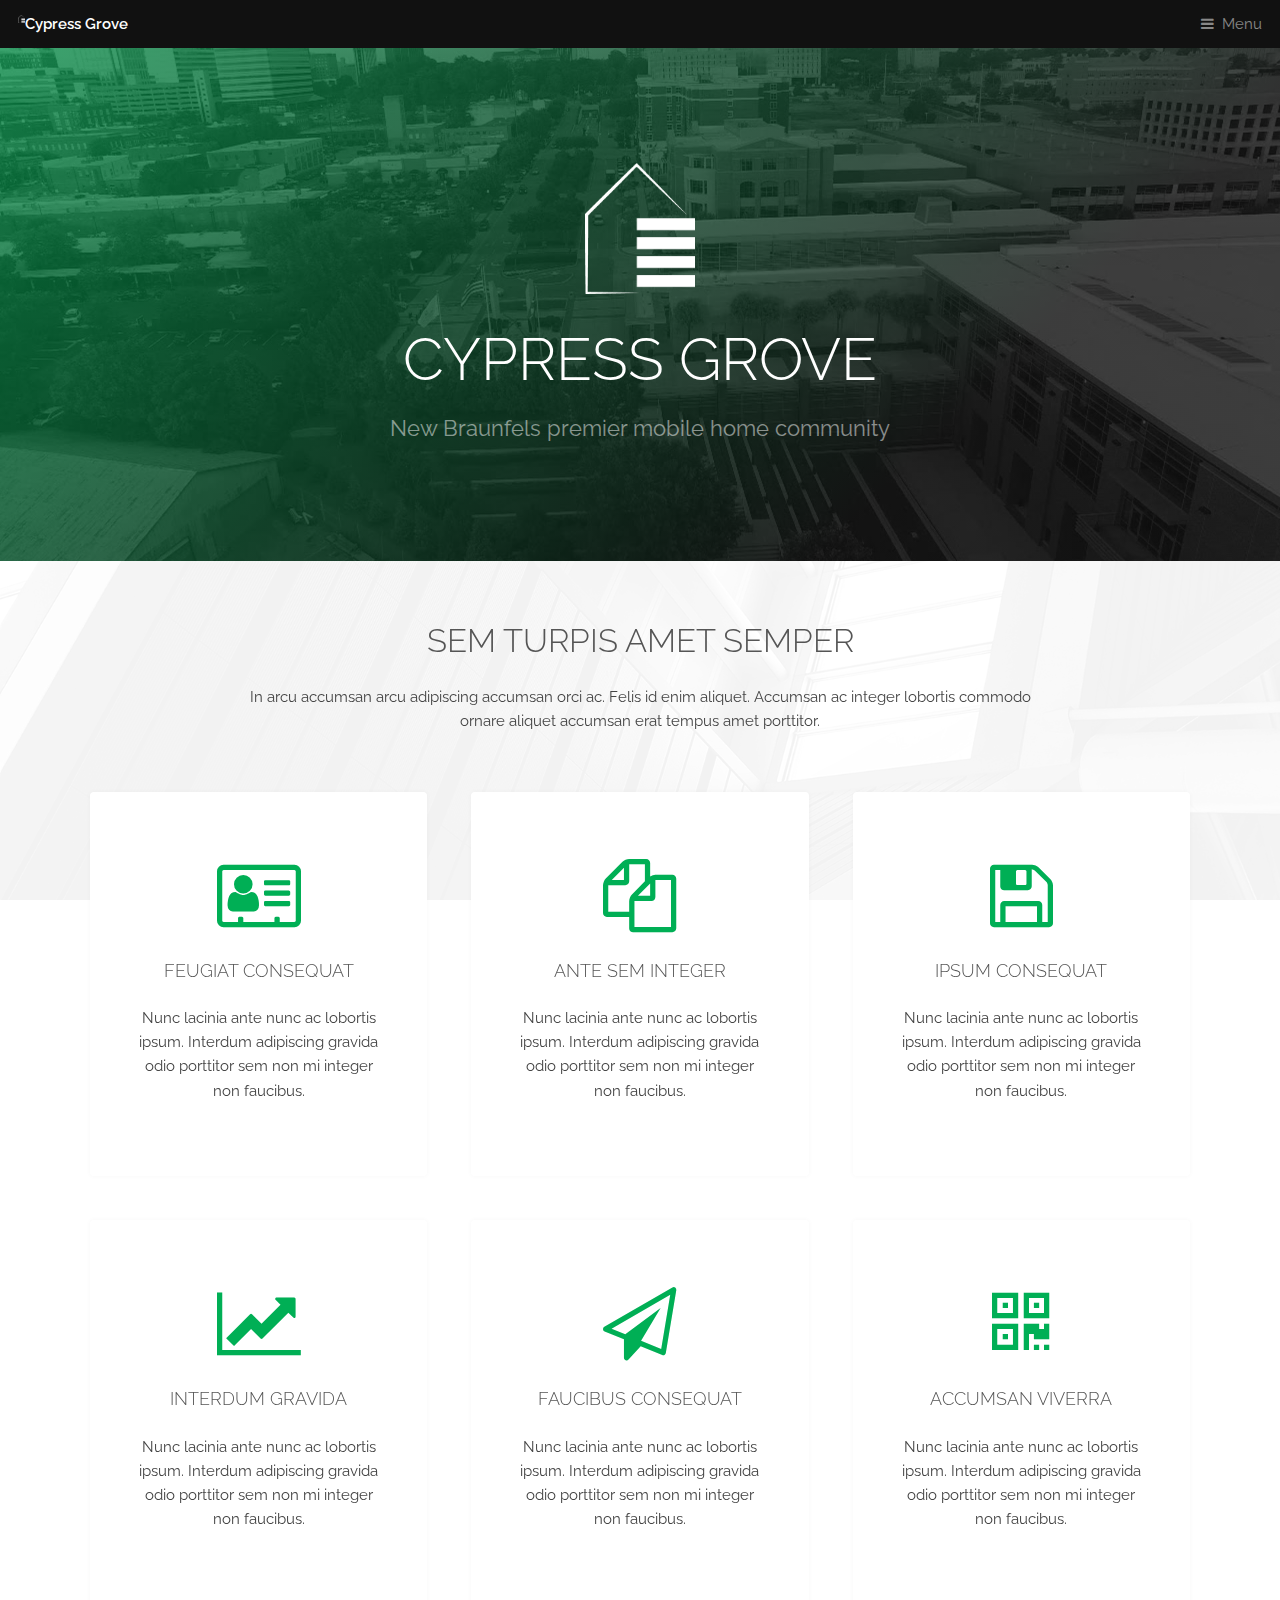
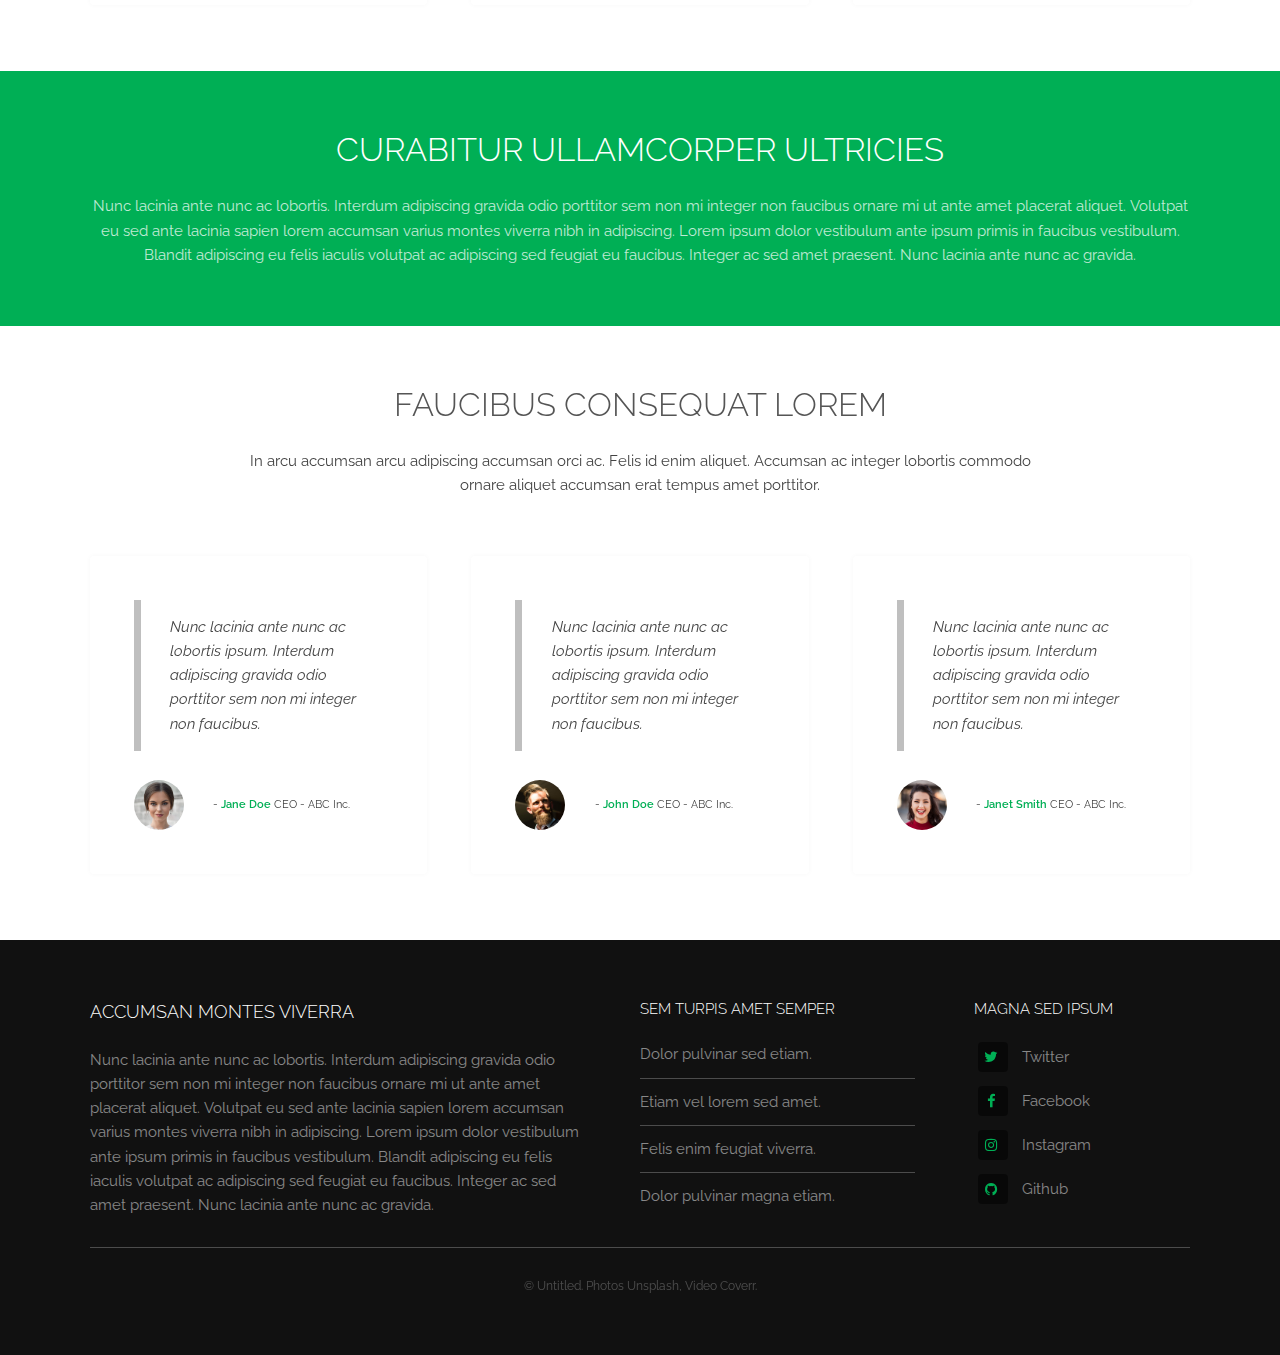
==== commit f816454f: "colors, logo" ====
--- a/index.html
+++ b/index.html
@@ -6,7 +6,7 @@
 -->
 <html>
 	<head>
-		<title>Industrious by TEMPLATED</title>
+		<title>Cypress Grove</title>
 		<meta charset="utf-8" />
 		<meta name="viewport" content="width=device-width, initial-scale=1, user-scalable=no" />
 		<meta name="description" content="" />
@@ -17,7 +17,8 @@
 
 		<!-- Header -->
 			<header id="header">
-				<a class="logo" href="index.html">Industrious</a>
+				
+				<a class="logo" href="index.html"><img src="images/logo-white.png">Cypress Grove</a>
 				<nav>
 					<a href="#menu">Menu</a>
 				</nav>
@@ -35,9 +36,9 @@
 		<!-- Banner -->
 			<section id="banner">
 				<div class="inner">
-					<h1>Industrious</h1>
-					<p>A responsive business oriented template with a video background<br />
-					designed by <a href="https://templated.co/">TEMPLATED</a> and released under the Creative Commons License.</p>
+					<h1><img src="images/logo-white.png" style="width: 10%; height: 90%; object-fit: contain;"></h1>
+					<h1>Cypress Grove</h1>
+					<p>New Braunfels premier mobile home community</p>
 				</div>
 				<video autoplay loop muted playsinline src="images/banner.mp4"></video>
 			</section>
--- a/assets/css/main.css
+++ b/assets/css/main.css
@@ -222,7 +222,7 @@
   color: #555555; }
 
 a {
-  color: #ce1b28; }
+  color: #00AF55; }
 
 strong, b {
   color: #555555; }
@@ -335,8 +335,8 @@
   input[type="button"]:hover,
   button:hover,
   .button:hover {
-    box-shadow: inset 0 0 0 1px #ce1b28;
-    color: #ce1b28 !important; }
+    box-shadow: inset 0 0 0 1px #00AF55;
+    color: #00AF55 !important; }
     input[type="submit"]:hover:active,
     input[type="reset"]:hover:active,
     input[type="button"]:hover:active,
@@ -349,21 +349,21 @@
   button.primary,
   .button.primary {
     box-shadow: none;
-    background-color: #ce1b28;
+    background-color: #00AF55;
     color: #ffffff !important; }
     input[type="submit"].primary:hover,
     input[type="reset"].primary:hover,
     input[type="button"].primary:hover,
     button.primary:hover,
     .button.primary:hover {
-      background-color: #e2212f;
+      background-color: #000000;
       box-shadow: none; }
       input[type="submit"].primary:hover:active,
       input[type="reset"].primary:hover:active,
       input[type="button"].primary:hover:active,
       button.primary:hover:active,
       .button.primary:hover:active {
-        background-color: #b71824; }
+        background-color: #000000; }
 
 /* Form */
 form {
@@ -515,8 +515,8 @@
   input[type="url"]:focus,
   select:focus,
   textarea:focus {
-    border-color: #ce1b28;
-    box-shadow: 0 0 0 1px #ce1b28; }
+    border-color: #00AF55;
+    box-shadow: 0 0 0 1px #00AF55; }
 
 select {
   background-image: url("data:image/svg+xml;charset=utf8,%3Csvg xmlns='http://www.w3.org/2000/svg' width='40' height='40' preserveAspectRatio='none' viewBox='0 0 40 40'%3E%3Cpath d='M9.4,12.3l10.4,10.4l10.4-10.4c0.2-0.2,0.5-0.4,0.9-0.4c0.3,0,0.6,0.1,0.9,0.4l3.3,3.3c0.2,0.2,0.4,0.5,0.4,0.9 c0,0.4-0.1,0.6-0.4,0.9L20.7,31.9c-0.2,0.2-0.5,0.4-0.9,0.4c-0.3,0-0.6-0.1-0.9-0.4L4.3,17.3c-0.2-0.2-0.4-0.5-0.4-0.9 c0-0.4,0.1-0.6,0.4-0.9l3.3-3.3c0.2-0.2,0.5-0.4,0.9-0.4S9.1,12.1,9.4,12.3z' fill='rgba(0, 0, 0, 0.25)' /%3E%3C/svg%3E"); }
@@ -533,13 +533,13 @@
     border-color: rgba(0, 0, 0, 0.25); }
 input[type="checkbox"]:checked + label:before,
 input[type="radio"]:checked + label:before {
-  background-color: #ce1b28;
-  border-color: #ce1b28;
+  background-color: #00AF55;
+  border-color: #00AF55;
   color: #ffffff; }
 input[type="checkbox"]:focus + label:before,
 input[type="radio"]:focus + label:before {
-  border-color: #ce1b28;
-  box-shadow: 0 0 0 1px #ce1b28; }
+  border-color: #00AF55;
+  box-shadow: 0 0 0 1px #00AF55; }
 
 ::-webkit-input-placeholder {
   color: #bbbbbb !important; }
@@ -947,7 +947,7 @@
   background: #ffffff;
   box-shadow: 0px 0px 4px 1px rgba(0, 0, 0, 0.025); }
   .testimonials .content .credit strong {
-    color: #ce1b28; }
+    color: #00AF55; }
 
 /* Actions */
 ul.actions {
@@ -1720,11 +1720,15 @@
 .icon {
   text-decoration: none;
   border-bottom: none;
-  position: relative; }
+  position: relative; 
+  color: #00AF55;
+
+}
   .icon:before {
     -moz-osx-font-smoothing: grayscale;
     -webkit-font-smoothing: antialiased;
     font-family: FontAwesome;
+    color: #00AF55;
     font-style: normal;
     font-weight: normal;
     text-transform: none !important; }
@@ -1733,6 +1737,8 @@
 
 /* Icons */
 ul.icons {
+  color: #00AF55;
+
   cursor: default;
   list-style: none;
   padding-left: 0; }
@@ -1826,7 +1832,7 @@
   #banner input, #banner select, #banner textarea {
     color: #ffffff; }
   #banner a {
-    color: #ce1b28; }
+    color: #00AF55; }
   #banner strong, #banner b {
     color: #ffffff; }
   #banner h1, #banner h2, #banner h3, #banner h4, #banner h5, #banner h6 {
@@ -1851,8 +1857,8 @@
     #banner input[type="button"]:hover,
     #banner button:hover,
     #banner .button:hover {
-      box-shadow: inset 0 0 0 1px #ce1b28;
-      color: #ce1b28 !important; }
+      box-shadow: inset 0 0 0 1px #00AF55;
+      color: #00AF55 !important; }
       #banner input[type="submit"]:hover:active,
       #banner input[type="reset"]:hover:active,
       #banner input[type="button"]:hover:active,
@@ -1865,21 +1871,21 @@
     #banner button.primary,
     #banner .button.primary {
       box-shadow: none;
-      background-color: #ce1b28;
+      background-color: #00AF55;
       color: #ffffff !important; }
       #banner input[type="submit"].primary:hover,
       #banner input[type="reset"].primary:hover,
       #banner input[type="button"].primary:hover,
       #banner button.primary:hover,
       #banner .button.primary:hover {
-        background-color: #e2212f;
+        background-color: #000000;
         box-shadow: none; }
         #banner input[type="submit"].primary:hover:active,
         #banner input[type="reset"].primary:hover:active,
         #banner input[type="button"].primary:hover:active,
         #banner button.primary:hover:active,
         #banner .button.primary:hover:active {
-          background-color: #b71824; }
+          background-color: #000000; }
   #banner label {
     color: #ffffff; }
   #banner input[type="text"],
@@ -1900,8 +1906,8 @@
     #banner input[type="url"]:focus,
     #banner select:focus,
     #banner textarea:focus {
-      border-color: #ce1b28;
-      box-shadow: 0 0 0 1px #ce1b28; }
+      border-color: #00AF55;
+      box-shadow: 0 0 0 1px #00AF55; }
   #banner select {
     background-image: url("data:image/svg+xml;charset=utf8,%3Csvg xmlns='http://www.w3.org/2000/svg' width='40' height='40' preserveAspectRatio='none' viewBox='0 0 40 40'%3E%3Cpath d='M9.4,12.3l10.4,10.4l10.4-10.4c0.2-0.2,0.5-0.4,0.9-0.4c0.3,0,0.6,0.1,0.9,0.4l3.3,3.3c0.2,0.2,0.4,0.5,0.4,0.9 c0,0.4-0.1,0.6-0.4,0.9L20.7,31.9c-0.2,0.2-0.5,0.4-0.9,0.4c-0.3,0-0.6-0.1-0.9-0.4L4.3,17.3c-0.2-0.2-0.4-0.5-0.4-0.9 c0-0.4,0.1-0.6,0.4-0.9l3.3-3.3c0.2-0.2,0.5-0.4,0.9-0.4S9.1,12.1,9.4,12.3z' fill='rgba(255, 255, 255, 0.25)' /%3E%3C/svg%3E"); }
     #banner select option {
@@ -1916,13 +1922,13 @@
       border-color: rgba(255, 255, 255, 0.25); }
   #banner input[type="checkbox"]:checked + label:before,
   #banner input[type="radio"]:checked + label:before {
-    background-color: #ce1b28;
-    border-color: #ce1b28;
+    background-color: #00AF55;
+    border-color: #00AF55;
     color: #ffffff; }
   #banner input[type="checkbox"]:focus + label:before,
   #banner input[type="radio"]:focus + label:before {
-    border-color: #ce1b28;
-    box-shadow: 0 0 0 1px #ce1b28; }
+    border-color: #00AF55;
+    box-shadow: 0 0 0 1px #00AF55; }
   #banner ::-webkit-input-placeholder {
     color: rgba(255, 255, 255, 0.4) !important; }
   #banner :-moz-placeholder {
@@ -1952,7 +1958,7 @@
     background: #111111;
     box-shadow: 0px 0px 4px 1px rgba(255, 255, 255, 0.025); }
     #banner .testimonials .content .credit strong {
-      color: #ce1b28; }
+      color: #00AF55; }
   #banner > .inner {
     -moz-transform: scale(1.0);
     -webkit-transform: scale(1.0);
@@ -2010,7 +2016,8 @@
     width: 100%;
     z-index: 1; }
   #banner:after {
-    background: linear-gradient(135deg, #ce1b28 0%, #111111 74%);
+    /*background: linear-gradient(135deg, #00AF55 0%, #111111 74%);*/
+    background: linear-gradient(135deg, #00AF55 0%, #111111 74%);
     content: ' ';
     display: block;
     height: 100%;
@@ -2058,7 +2065,7 @@
 
 /* CTA */
 #cta {
-  background-color: #ce1b28;
+  background-color: #00AF55;
   color: rgba(255, 255, 255, 0.75);
   background-attachment: fixed;
   background-image: linear-gradient(rgba(206, 27, 40, 0.25), rgba(206, 27, 40, 0.25)), url(../../images/cta01.jpg);
@@ -2110,7 +2117,7 @@
     #cta .button.primary {
       box-shadow: none;
       background-color: #ffffff;
-      color: #ce1b28 !important; }
+      color: #00AF55 !important; }
       #cta input[type="submit"].primary:hover,
       #cta input[type="reset"].primary:hover,
       #cta input[type="button"].primary:hover,
@@ -2150,7 +2157,7 @@
     background-image: url("data:image/svg+xml;charset=utf8,%3Csvg xmlns='http://www.w3.org/2000/svg' width='40' height='40' preserveAspectRatio='none' viewBox='0 0 40 40'%3E%3Cpath d='M9.4,12.3l10.4,10.4l10.4-10.4c0.2-0.2,0.5-0.4,0.9-0.4c0.3,0,0.6,0.1,0.9,0.4l3.3,3.3c0.2,0.2,0.4,0.5,0.4,0.9 c0,0.4-0.1,0.6-0.4,0.9L20.7,31.9c-0.2,0.2-0.5,0.4-0.9,0.4c-0.3,0-0.6-0.1-0.9-0.4L4.3,17.3c-0.2-0.2-0.4-0.5-0.4-0.9 c0-0.4,0.1-0.6,0.4-0.9l3.3-3.3c0.2-0.2,0.5-0.4,0.9-0.4S9.1,12.1,9.4,12.3z' fill='rgba(255, 255, 255, 0.25)' /%3E%3C/svg%3E"); }
     #cta select option {
       color: rgba(255, 255, 255, 0.75);
-      background-color: #ce1b28; }
+      background-color: #00AF55; }
   #cta input[type="checkbox"] + label,
   #cta input[type="radio"] + label {
     color: rgba(255, 255, 255, 0.75); }
@@ -2162,7 +2169,7 @@
   #cta input[type="radio"]:checked + label:before {
     background-color: #ffffff;
     border-color: #ffffff;
-    color: #ce1b28; }
+    color: #00AF55; }
   #cta input[type="checkbox"]:focus + label:before,
   #cta input[type="radio"]:focus + label:before {
     border-color: #ffffff;
@@ -2190,13 +2197,13 @@
   #cta table.alt tbody tr td {
     border-color: rgba(255, 255, 255, 0.25); }
   #cta .highlights .content {
-    background: #ce1b28;
+    background: #00AF55;
     box-shadow: 0px 0px 4px 1px rgba(255, 255, 255, 0.025); }
   #cta .testimonials .content {
-    background: #ce1b28;
+    background: #00AF55;
     box-shadow: 0px 0px 4px 1px rgba(255, 255, 255, 0.025); }
     #cta .testimonials .content .credit strong {
-      color: #ce1b28; }
+      color: #00AF55; }
   #cta .inner {
     position: relative;
     z-index: 3; }
@@ -2212,7 +2219,7 @@
   #footer input, #footer select, #footer textarea {
     color: #ffffff; }
   #footer a {
-    color: #ce1b28; }
+    color: #00AF55; }
   #footer strong, #footer b {
     color: #ffffff; }
   #footer h1, #footer h2, #footer h3, #footer h4, #footer h5, #footer h6 {
@@ -2237,8 +2244,8 @@
     #footer input[type="button"]:hover,
     #footer button:hover,
     #footer .button:hover {
-      box-shadow: inset 0 0 0 1px #ce1b28;
-      color: #ce1b28 !important; }
+      box-shadow: inset 0 0 0 1px #00AF55;
+      color: #00AF55 !important; }
       #footer input[type="submit"]:hover:active,
       #footer input[type="reset"]:hover:active,
       #footer input[type="button"]:hover:active,
@@ -2251,21 +2258,21 @@
     #footer button.primary,
     #footer .button.primary {
       box-shadow: none;
-      background-color: #ce1b28;
+      background-color: #00AF55;
       color: #ffffff !important; }
       #footer input[type="submit"].primary:hover,
       #footer input[type="reset"].primary:hover,
       #footer input[type="button"].primary:hover,
       #footer button.primary:hover,
       #footer .button.primary:hover {
-        background-color: #e2212f;
+        background-color: #000000;
         box-shadow: none; }
         #footer input[type="submit"].primary:hover:active,
         #footer input[type="reset"].primary:hover:active,
         #footer input[type="button"].primary:hover:active,
         #footer button.primary:hover:active,
         #footer .button.primary:hover:active {
-          background-color: #b71824; }
+          background-color: #000000; }
   #footer label {
     color: #ffffff; }
   #footer input[type="text"],
@@ -2286,8 +2293,8 @@
     #footer input[type="url"]:focus,
     #footer select:focus,
     #footer textarea:focus {
-      border-color: #ce1b28;
-      box-shadow: 0 0 0 1px #ce1b28; }
+      border-color: #00AF55;
+      box-shadow: 0 0 0 1px #00AF55; }
   #footer select {
     background-image: url("data:image/svg+xml;charset=utf8,%3Csvg xmlns='http://www.w3.org/2000/svg' width='40' height='40' preserveAspectRatio='none' viewBox='0 0 40 40'%3E%3Cpath d='M9.4,12.3l10.4,10.4l10.4-10.4c0.2-0.2,0.5-0.4,0.9-0.4c0.3,0,0.6,0.1,0.9,0.4l3.3,3.3c0.2,0.2,0.4,0.5,0.4,0.9 c0,0.4-0.1,0.6-0.4,0.9L20.7,31.9c-0.2,0.2-0.5,0.4-0.9,0.4c-0.3,0-0.6-0.1-0.9-0.4L4.3,17.3c-0.2-0.2-0.4-0.5-0.4-0.9 c0-0.4,0.1-0.6,0.4-0.9l3.3-3.3c0.2-0.2,0.5-0.4,0.9-0.4S9.1,12.1,9.4,12.3z' fill='rgba(255, 255, 255, 0.25)' /%3E%3C/svg%3E"); }
     #footer select option {
@@ -2302,13 +2309,13 @@
       border-color: rgba(255, 255, 255, 0.25); }
   #footer input[type="checkbox"]:checked + label:before,
   #footer input[type="radio"]:checked + label:before {
-    background-color: #ce1b28;
-    border-color: #ce1b28;
+    background-color: #00AF55;
+    border-color: #00AF55;
     color: #ffffff; }
   #footer input[type="checkbox"]:focus + label:before,
   #footer input[type="radio"]:focus + label:before {
-    border-color: #ce1b28;
-    box-shadow: 0 0 0 1px #ce1b28; }
+    border-color: #00AF55;
+    box-shadow: 0 0 0 1px #00AF55; }
   #footer ::-webkit-input-placeholder {
     color: rgba(255, 255, 255, 0.4) !important; }
   #footer :-moz-placeholder {
@@ -2338,12 +2345,12 @@
     background: #111111;
     box-shadow: 0px 0px 4px 1px rgba(255, 255, 255, 0.025); }
     #footer .testimonials .content .credit strong {
-      color: #ce1b28; }
+      color: #00AF55; }
   #footer a {
     color: rgba(255, 255, 255, 0.5);
     text-decoration: none; }
     #footer a:hover {
-      color: #ce1b28; }
+      color: #00AF55; }
   #footer .content {
     display: -moz-flex;
     display: -webkit-flex;
@@ -2470,6 +2477,20 @@
           padding-left: 1rem; }
         #header > nav > a:last-child {
           padding-right: 1rem; } }
+    #header img {
+      float: left;
+      width: 5%;
+      height: 80%;
+      object-fit: contain;
+    }
+
+@media only screen and (max-width:900px) {
+  #header img {
+    height: 100%;
+    width: 10%;
+    padding-right: 8px;
+  }
+}
 
 @media screen and (max-width: 980px) {
   body {
@@ -2514,7 +2535,7 @@
   #heading input, #heading select, #heading textarea {
     color: #ffffff; }
   #heading a {
-    color: #ce1b28; }
+    color: #00AF55; }
   #heading strong, #heading b {
     color: #ffffff; }
   #heading h1, #heading h2, #heading h3, #heading h4, #heading h5, #heading h6 {
@@ -2539,8 +2560,8 @@
     #heading input[type="button"]:hover,
     #heading button:hover,
     #heading .button:hover {
-      box-shadow: inset 0 0 0 1px #ce1b28;
-      color: #ce1b28 !important; }
+      box-shadow: inset 0 0 0 1px #00AF55;
+      color: #00AF55 !important; }
       #heading input[type="submit"]:hover:active,
       #heading input[type="reset"]:hover:active,
       #heading input[type="button"]:hover:active,
@@ -2553,21 +2574,21 @@
     #heading button.primary,
     #heading .button.primary {
       box-shadow: none;
-      background-color: #ce1b28;
+      background-color: #00AF55;
       color: #ffffff !important; }
       #heading input[type="submit"].primary:hover,
       #heading input[type="reset"].primary:hover,
       #heading input[type="button"].primary:hover,
       #heading button.primary:hover,
       #heading .button.primary:hover {
-        background-color: #e2212f;
+        background-color: #000000;
         box-shadow: none; }
         #heading input[type="submit"].primary:hover:active,
         #heading input[type="reset"].primary:hover:active,
         #heading input[type="button"].primary:hover:active,
         #heading button.primary:hover:active,
         #heading .button.primary:hover:active {
-          background-color: #b71824; }
+          background-color: #000000; }
   #heading label {
     color: #ffffff; }
   #heading input[type="text"],
@@ -2588,8 +2609,8 @@
     #heading input[type="url"]:focus,
     #heading select:focus,
     #heading textarea:focus {
-      border-color: #ce1b28;
-      box-shadow: 0 0 0 1px #ce1b28; }
+      border-color: #00AF55;
+      box-shadow: 0 0 0 1px #00AF55; }
   #heading select {
     background-image: url("data:image/svg+xml;charset=utf8,%3Csvg xmlns='http://www.w3.org/2000/svg' width='40' height='40' preserveAspectRatio='none' viewBox='0 0 40 40'%3E%3Cpath d='M9.4,12.3l10.4,10.4l10.4-10.4c0.2-0.2,0.5-0.4,0.9-0.4c0.3,0,0.6,0.1,0.9,0.4l3.3,3.3c0.2,0.2,0.4,0.5,0.4,0.9 c0,0.4-0.1,0.6-0.4,0.9L20.7,31.9c-0.2,0.2-0.5,0.4-0.9,0.4c-0.3,0-0.6-0.1-0.9-0.4L4.3,17.3c-0.2-0.2-0.4-0.5-0.4-0.9 c0-0.4,0.1-0.6,0.4-0.9l3.3-3.3c0.2-0.2,0.5-0.4,0.9-0.4S9.1,12.1,9.4,12.3z' fill='rgba(255, 255, 255, 0.25)' /%3E%3C/svg%3E"); }
     #heading select option {
@@ -2604,13 +2625,13 @@
       border-color: rgba(255, 255, 255, 0.25); }
   #heading input[type="checkbox"]:checked + label:before,
   #heading input[type="radio"]:checked + label:before {
-    background-color: #ce1b28;
-    border-color: #ce1b28;
+    background-color: #00AF55;
+    border-color: #00AF55;
     color: #ffffff; }
   #heading input[type="checkbox"]:focus + label:before,
   #heading input[type="radio"]:focus + label:before {
-    border-color: #ce1b28;
-    box-shadow: 0 0 0 1px #ce1b28; }
+    border-color: #00AF55;
+    box-shadow: 0 0 0 1px #00AF55; }
   #heading ::-webkit-input-placeholder {
     color: rgba(255, 255, 255, 0.4) !important; }
   #heading :-moz-placeholder {
@@ -2640,9 +2661,9 @@
     background: #111111;
     box-shadow: 0px 0px 4px 1px rgba(255, 255, 255, 0.025); }
     #heading .testimonials .content .credit strong {
-      color: #ce1b28; }
+      color: #00AF55; }
   #heading:before {
-    background: linear-gradient(135deg, #ce1b28 0%, #111111 74%);
+    background: linear-gradient(135deg, #00AF55 0%, #111111 74%);
     content: ' ';
     display: block;
     height: 100%;
@@ -2701,7 +2722,7 @@
   #menu input, #menu select, #menu textarea {
     color: #ffffff; }
   #menu a {
-    color: #ce1b28; }
+    color: #00AF55; }
   #menu strong, #menu b {
     color: #ffffff; }
   #menu h1, #menu h2, #menu h3, #menu h4, #menu h5, #menu h6 {
@@ -2726,8 +2747,8 @@
     #menu input[type="button"]:hover,
     #menu button:hover,
     #menu .button:hover {
-      box-shadow: inset 0 0 0 1px #ce1b28;
-      color: #ce1b28 !important; }
+      box-shadow: inset 0 0 0 1px #00AF55;
+      color: #00AF55 !important; }
       #menu input[type="submit"]:hover:active,
       #menu input[type="reset"]:hover:active,
       #menu input[type="button"]:hover:active,
@@ -2740,21 +2761,21 @@
     #menu button.primary,
     #menu .button.primary {
       box-shadow: none;
-      background-color: #ce1b28;
+      background-color: #00AF55;
       color: #ffffff !important; }
       #menu input[type="submit"].primary:hover,
       #menu input[type="reset"].primary:hover,
       #menu input[type="button"].primary:hover,
       #menu button.primary:hover,
       #menu .button.primary:hover {
-        background-color: #e2212f;
+        background-color: #000000;
         box-shadow: none; }
         #menu input[type="submit"].primary:hover:active,
         #menu input[type="reset"].primary:hover:active,
         #menu input[type="button"].primary:hover:active,
         #menu button.primary:hover:active,
         #menu .button.primary:hover:active {
-          background-color: #b71824; }
+          background-color: #000000; }
   #menu > ul {
     margin: 0 0 1rem 0; }
     #menu > ul.links {
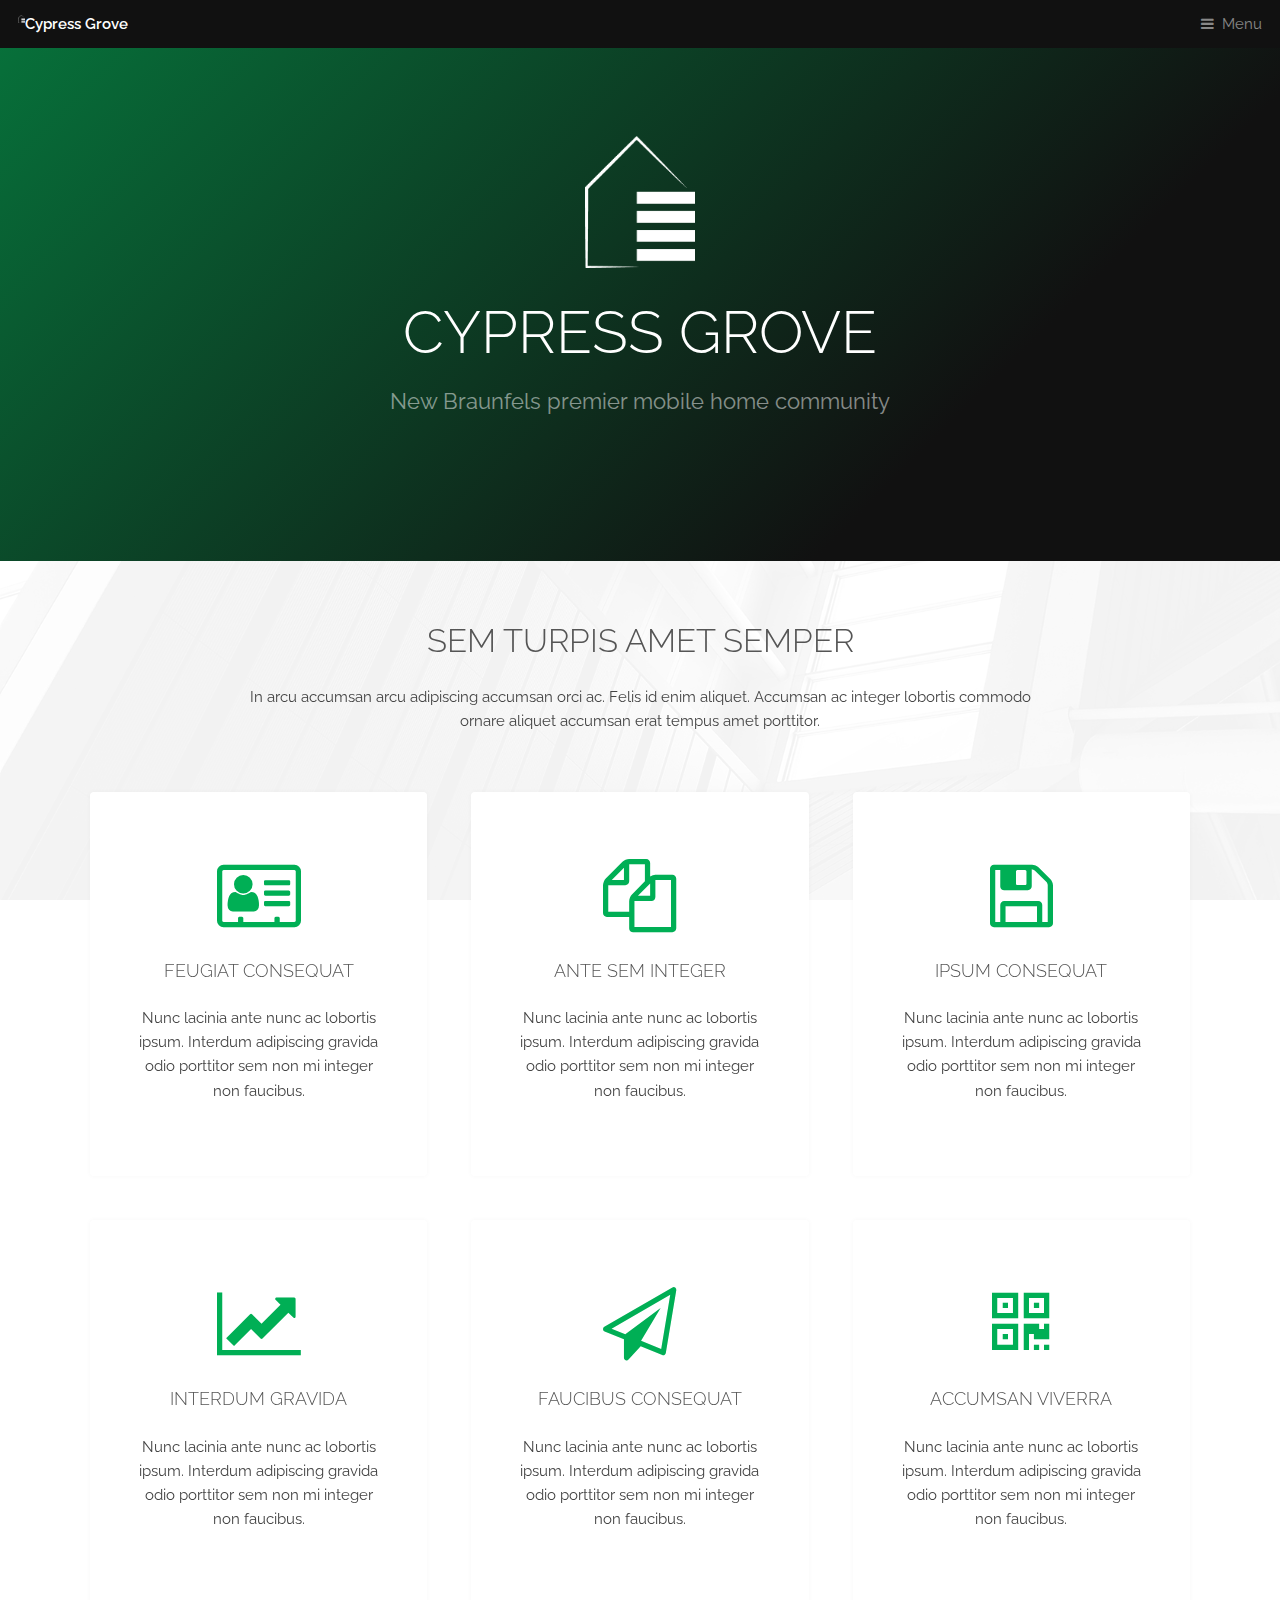
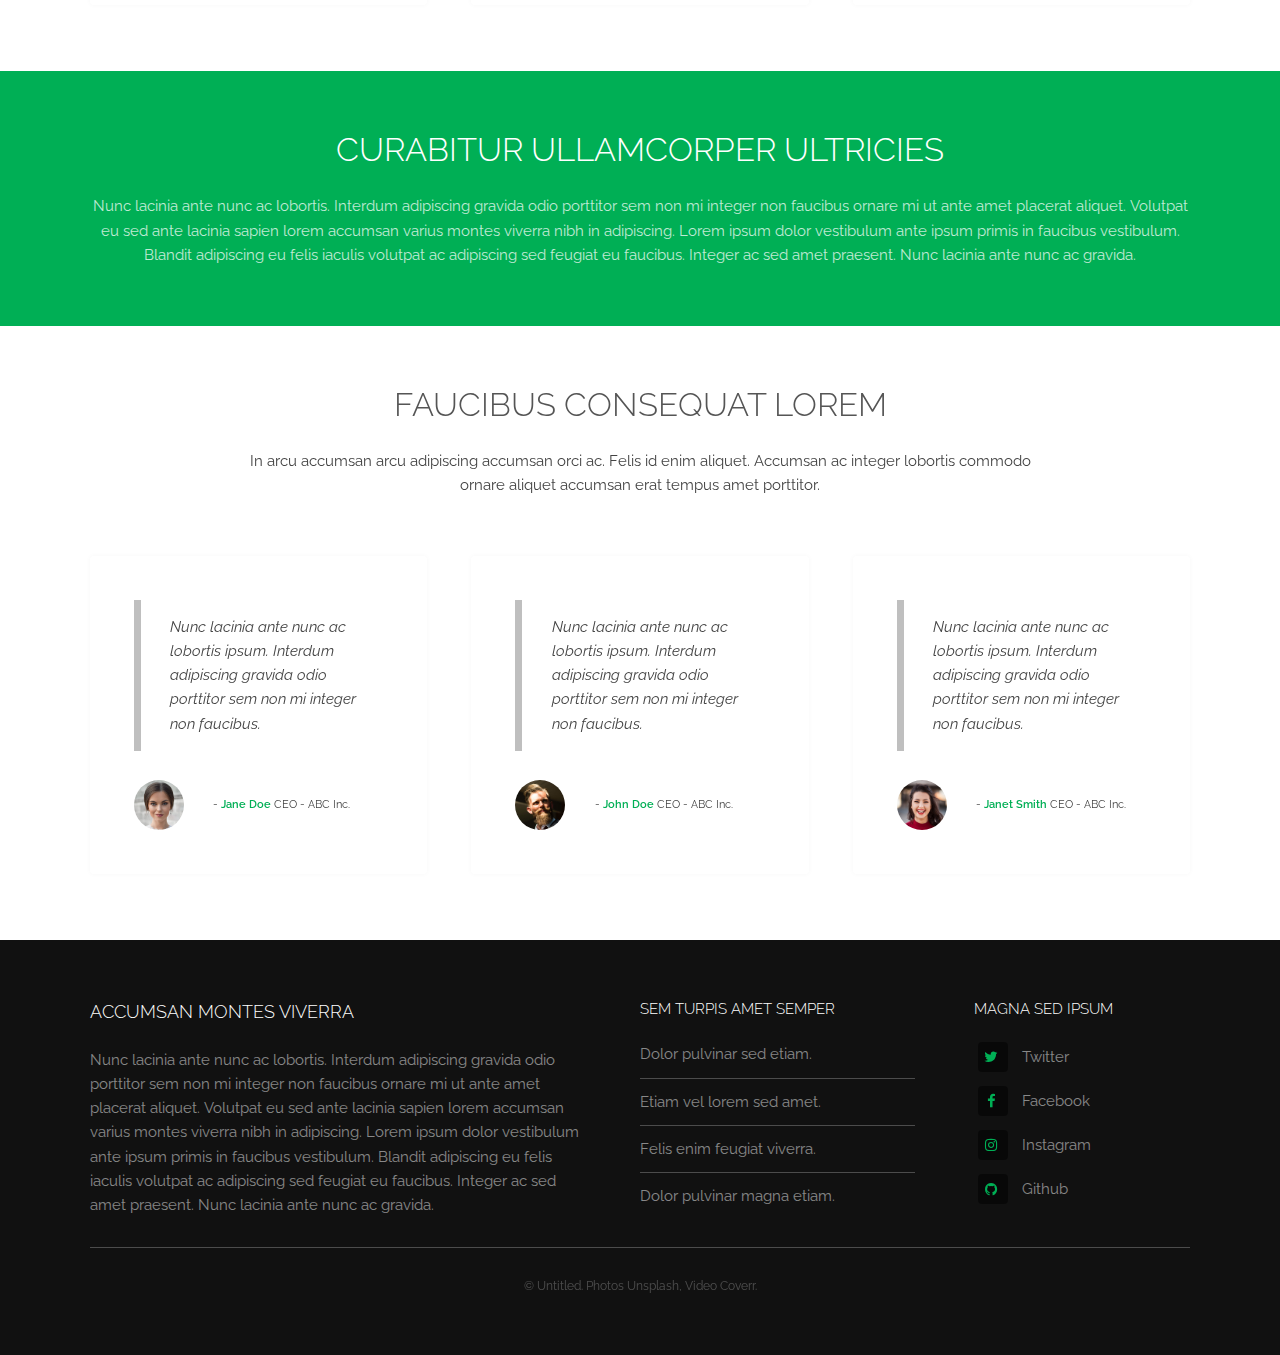
==== commit e4054703: "old changes just now to GitHub" ====
--- a/index.html
+++ b/index.html
@@ -37,10 +37,13 @@
 			<section id="banner">
 				<div class="inner">
 					<h1><img src="images/logo-white.png" style="width: 10%; height: 90%; object-fit: contain;"></h1>
-					<h1>Cypress Grove</h1>
-					<p>New Braunfels premier mobile home community</p>
-				</div>
-				<video autoplay loop muted playsinline src="images/banner.mp4"></video>
+					<h1 class="notranslate">Cypress Grove</h1>
+					<p>
+						New Braunfels premier mobile home community
+					</p>
+					<div id="google_translate_element"></div>
+				</div>
+				<!-- <video autoplay loop muted playsinline src="images/banner.mp4"></video> -->
 			</section>
 
 		<!-- Highlights -->
@@ -208,5 +211,13 @@
 			<script src="assets/js/util.js"></script>
 			<script src="assets/js/main.js"></script>
 
+			<script type="text/javascript">
+				function googleTranslateElementInit() {
+  					new google.translate.TranslateElement({pageLanguage: 'en', includedLanguages: 'en,es', layout: google.translate.TranslateElement.InlineLayout.HORIZONTAL}, 'google_translate_element');
+				}
+			</script>
+			<script type="text/javascript" src="//translate.google.com/translate_a/element.js?cb=googleTranslateElementInit"></script>	
+        
+
 	</body>
 </html>--- a/assets/css/main.css
+++ b/assets/css/main.css
@@ -1817,7 +1817,7 @@
   -webkit-justify-content: center;
   -ms-justify-content: center;
   justify-content: center;
-  background-image: url("../../images/banner.jpg");
+  background-image: url("../../images/bg-collage.jpg");
   background-position: center;
   background-repeat: no-repeat;
   background-size: cover;
@@ -2068,7 +2068,7 @@
   background-color: #00AF55;
   color: rgba(255, 255, 255, 0.75);
   background-attachment: fixed;
-  background-image: linear-gradient(rgba(206, 27, 40, 0.25), rgba(206, 27, 40, 0.25)), url(../../images/cta01.jpg);
+  background-image: linear-gradient(rgba(0, 175, 85, 0.25), rgba(0, 175, 85, 0.25)), url(../../images/nbtx.jpg);
   background-position: bottom;
   background-repeat: no-repeat;
   background-size: cover;
@@ -2520,7 +2520,7 @@
   -webkit-justify-content: center;
   -ms-justify-content: center;
   justify-content: center;
-  background-image: linear-gradient(rgba(17, 17, 17, 0.25), rgba(17, 17, 17, 0.25)), url("../../images/banner.jpg");
+  background-image: linear-gradient(rgba(17, 17, 17, 0.25), rgba(17, 17, 17, 0.25)), url("../../images/bg-collage.jpg");
   background-position: center;
   background-repeat: no-repeat;
   background-size: cover;
@@ -2841,3 +2841,36 @@
   transform: translateX(0);
   box-shadow: 0 0 1.5rem 0 rgba(0, 0, 0, 0.2);
   visibility: visible; }
+
+#google_translate_element {
+  display: inline-block;
+  text-align: center;
+  width: 30%; 
+}
+
+@media only screen and (max-width: 768px) {
+  #google_translate_element {
+    display: inline-block;
+    text-align: center;
+    width: 70%; 
+  }
+}
+
+
+#photos {
+  /* Prevent vertical gaps */
+  line-height: 0;
+   
+  -webkit-column-count: 5;
+  -webkit-column-gap:   0px;
+  -moz-column-count:    5;
+  -moz-column-gap:      0px;
+  column-count:         5;
+  column-gap:           0px;  
+}
+
+#photos img {
+  /* Just in case there are inline attributes */
+  width: 100% !important;
+  height: auto !important;
+}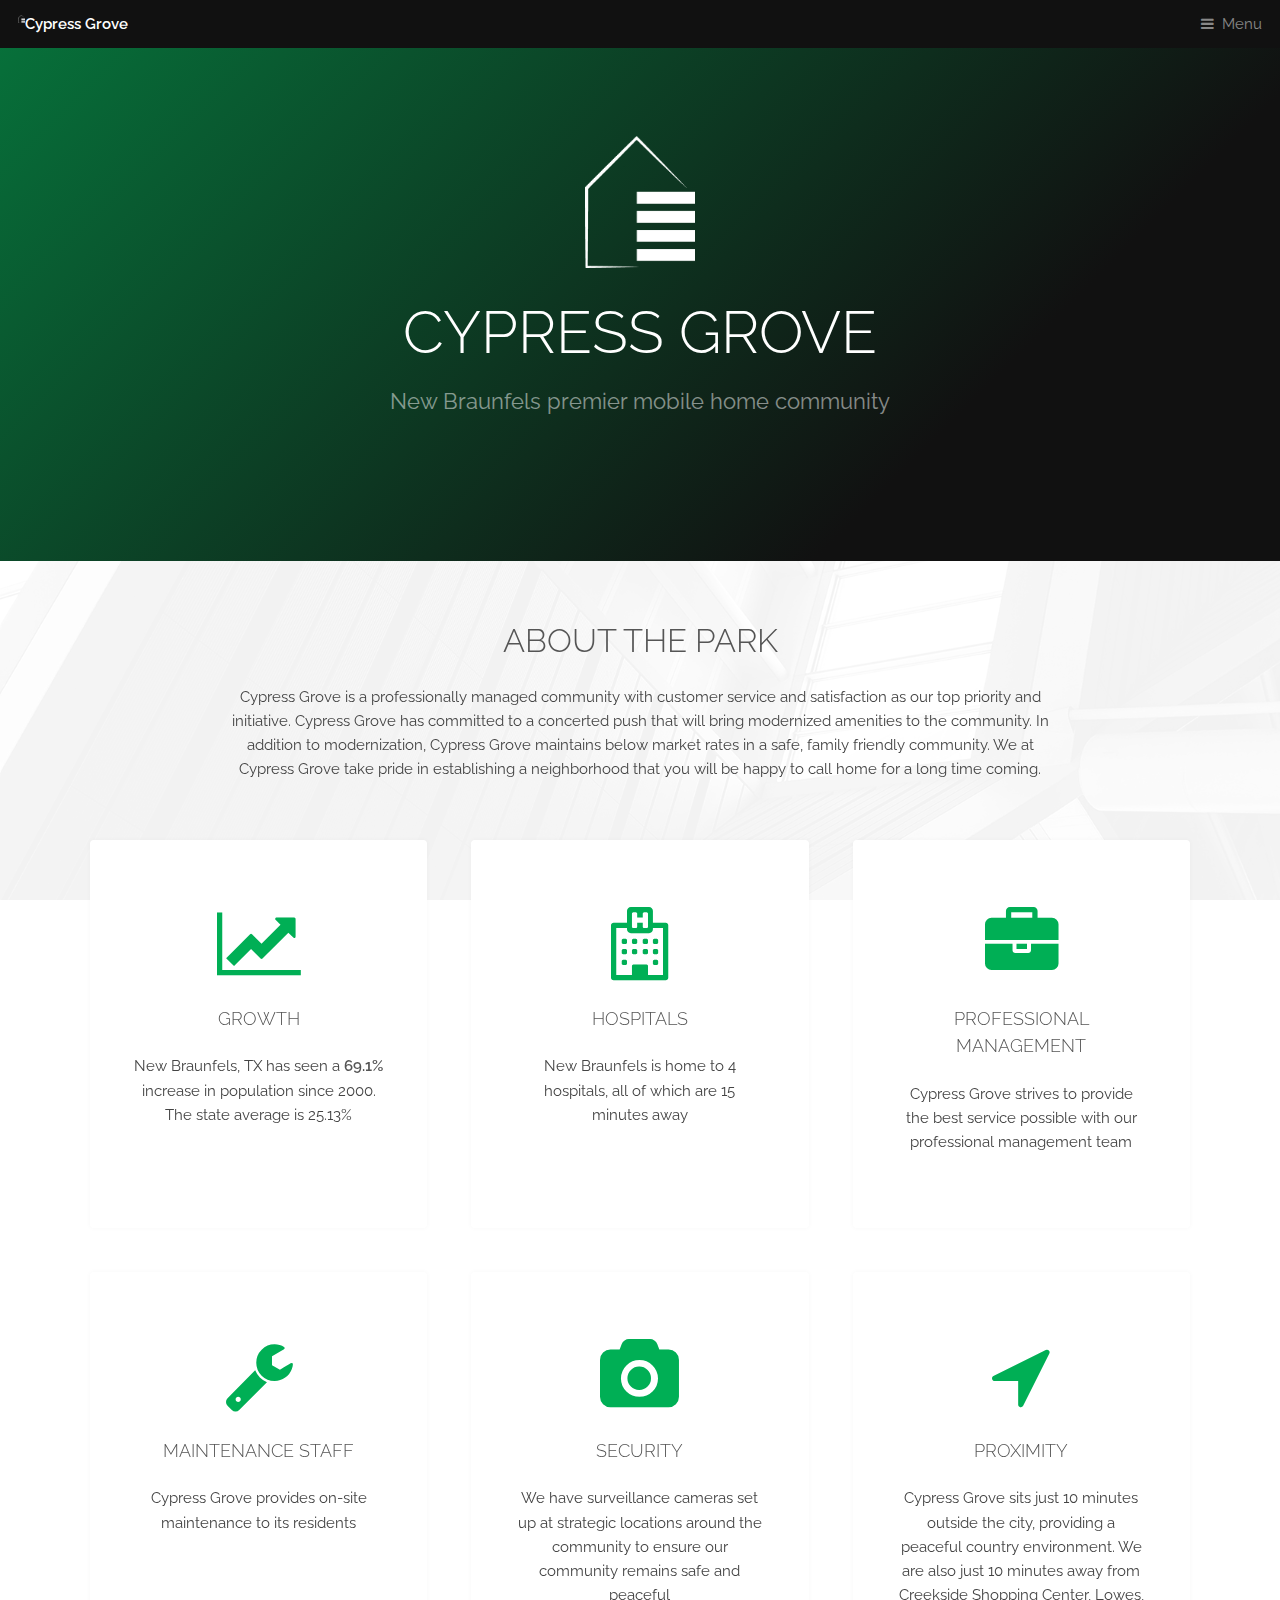
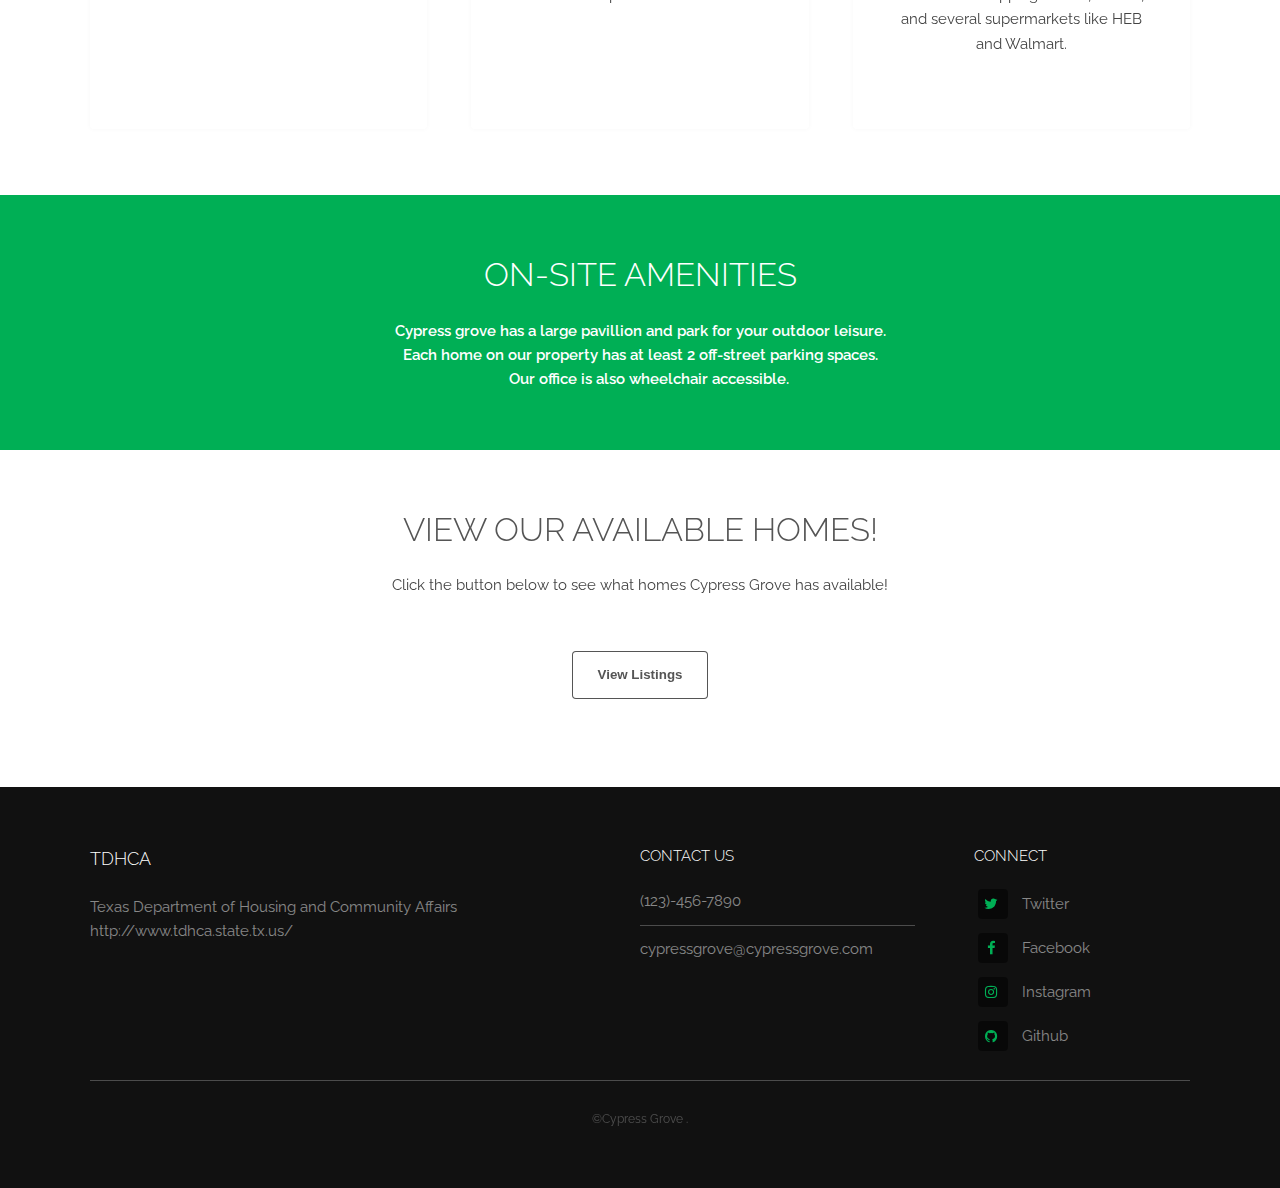
==== commit 55c32c80: "update features, footer, cta" ====
--- a/index.html
+++ b/index.html
@@ -50,62 +50,62 @@
 			<section class="wrapper">
 				<div class="inner">
 					<header class="special">
-						<h2>Sem turpis amet semper</h2>
-						<p>In arcu accumsan arcu adipiscing accumsan orci ac. Felis id enim aliquet. Accumsan ac integer lobortis commodo ornare aliquet accumsan erat tempus amet porttitor.</p>
+						<h2>About the Park</h2>
+						<p>Cypress Grove is a professionally managed community with customer service and satisfaction as our top priority and initiative. Cypress Grove has committed to a concerted push that will bring modernized amenities to the community. In addition to modernization, Cypress Grove maintains below market rates in a safe, family friendly community. We at Cypress Grove take pride in establishing a neighborhood that you will be happy to call home for a long time coming.</p>
 					</header>
 					<div class="highlights">
 						<section>
 							<div class="content">
 								<header>
-									<a href="#" class="icon fa-vcard-o"><span class="label">Icon</span></a>
-									<h3>Feugiat consequat</h3>
-								</header>
-								<p>Nunc lacinia ante nunc ac lobortis ipsum. Interdum adipiscing gravida odio porttitor sem non mi integer non faucibus.</p>
-							</div>
-						</section>
-						<section>
-							<div class="content">
-								<header>
-									<a href="#" class="icon fa-files-o"><span class="label">Icon</span></a>
-									<h3>Ante sem integer</h3>
-								</header>
-								<p>Nunc lacinia ante nunc ac lobortis ipsum. Interdum adipiscing gravida odio porttitor sem non mi integer non faucibus.</p>
-							</div>
-						</section>
-						<section>
-							<div class="content">
-								<header>
-									<a href="#" class="icon fa-floppy-o"><span class="label">Icon</span></a>
-									<h3>Ipsum consequat</h3>
-								</header>
-								<p>Nunc lacinia ante nunc ac lobortis ipsum. Interdum adipiscing gravida odio porttitor sem non mi integer non faucibus.</p>
-							</div>
-						</section>
-						<section>
-							<div class="content">
-								<header>
 									<a href="#" class="icon fa-line-chart"><span class="label">Icon</span></a>
-									<h3>Interdum gravida</h3>
-								</header>
-								<p>Nunc lacinia ante nunc ac lobortis ipsum. Interdum adipiscing gravida odio porttitor sem non mi integer non faucibus.</p>
-							</div>
-						</section>
-						<section>
-							<div class="content">
-								<header>
-									<a href="#" class="icon fa-paper-plane-o"><span class="label">Icon</span></a>
-									<h3>Faucibus consequat</h3>
-								</header>
-								<p>Nunc lacinia ante nunc ac lobortis ipsum. Interdum adipiscing gravida odio porttitor sem non mi integer non faucibus.</p>
-							</div>
-						</section>
-						<section>
-							<div class="content">
-								<header>
-									<a href="#" class="icon fa-qrcode"><span class="label">Icon</span></a>
-									<h3>Accumsan viverra</h3>
-								</header>
-								<p>Nunc lacinia ante nunc ac lobortis ipsum. Interdum adipiscing gravida odio porttitor sem non mi integer non faucibus.</p>
+									<h3>Growth</h3>
+								</header>
+								<p>New Braunfels, TX has seen a <strong>69.1%</strong> increase in population since 2000. The state average is 25.13%</p>
+							</div>
+						</section>
+						<section>
+							<div class="content">
+								<header>
+									<a href="#" class="icon fa-hospital-o"><span class="label">Icon</span></a>
+									<h3>Hospitals</h3>
+								</header>
+								<p>New Braunfels is home to 4 hospitals, all of which are 15 minutes away</p>
+							</div>
+						</section>
+						<section>
+							<div class="content">
+								<header>
+									<a href="#" class="icon fa-briefcase"><span class="label">Icon</span></a>
+									<h3>Professional Management</h3>
+								</header>
+								<p>Cypress Grove strives to provide the best service possible with our professional management team</p>
+							</div>
+						</section>
+						<section>
+							<div class="content">
+								<header>
+									<a href="#" class="icon fa-wrench"><span class="label">Icon</span></a>
+									<h3>Maintenance Staff</h3>
+								</header>
+								<p>Cypress Grove provides on-site maintenance to its residents</p>
+							</div>
+						</section>
+						<section>
+							<div class="content">
+								<header>
+									<a href="#" class="icon fa-camera"><span class="label">Icon</span></a>
+									<h3>Security</h3>
+								</header>
+								<p>We have surveillance cameras set up at strategic locations around the community to ensure our community remains safe and peaceful</p>
+							</div>
+						</section>
+						<section>
+							<div class="content">
+								<header>
+									<a href="#" class="icon fa-location-arrow"><span class="label">Icon</span></a>
+									<h3>Proximity</h3>
+								</header>
+								<p>Cypress Grove sits just 10 minutes outside the city, providing a peaceful country environment. We are also just 10 minutes away from Creekside Shopping Center, Lowes, and several supermarkets like HEB and Walmart.</p>
 							</div>
 						</section>
 					</div>
@@ -115,8 +115,10 @@
 		<!-- CTA -->
 			<section id="cta" class="wrapper">
 				<div class="inner">
-					<h2>Curabitur ullamcorper ultricies</h2>
-					<p>Nunc lacinia ante nunc ac lobortis. Interdum adipiscing gravida odio porttitor sem non mi integer non faucibus ornare mi ut ante amet placerat aliquet. Volutpat eu sed ante lacinia sapien lorem accumsan varius montes viverra nibh in adipiscing. Lorem ipsum dolor vestibulum ante ipsum primis in faucibus vestibulum. Blandit adipiscing eu felis iaculis volutpat ac adipiscing sed feugiat eu faucibus. Integer ac sed amet praesent. Nunc lacinia ante nunc ac gravida.</p>
+					<h2>On-Site Amenities</h2>
+					<p><strong>Cypress grove has a large pavillion and park for your outdoor leisure.<br>
+						Each home on our property has at least 2 off-street parking spaces.<br>
+						<i class="icon fa-wheelchair"></i> Our office is also wheelchair accessible.</strong></p>
 				</div>
 			</section>
 
@@ -124,10 +126,11 @@
 			<section class="wrapper">
 				<div class="inner">
 					<header class="special">
-						<h2>Faucibus consequat lorem</h2>
-						<p>In arcu accumsan arcu adipiscing accumsan orci ac. Felis id enim aliquet. Accumsan ac integer lobortis commodo ornare aliquet accumsan erat tempus amet porttitor.</p>
+						<h2>View Our Available Homes!</h2>
+						<p>Click the button below to see what homes Cypress Grove has available!</p>
+						<br><a href="http://bosquemhp.s3-website-us-east-1.amazonaws.com" target="_blank"><button type="button" class="btn btn-lg btn-primary">View Listings</button></a>
 					</header>
-					<div class="testimonials">
+					<!-- <div class="testimonials">
 						<section>
 							<div class="content">
 								<blockquote>
@@ -167,7 +170,7 @@
 								</div>
 							</div>
 						</section>
-					</div>
+					</div> -->
 				</div>
 			</section>
 
@@ -176,20 +179,20 @@
 				<div class="inner">
 					<div class="content">
 						<section>
-							<h3>Accumsan montes viverra</h3>
-							<p>Nunc lacinia ante nunc ac lobortis. Interdum adipiscing gravida odio porttitor sem non mi integer non faucibus ornare mi ut ante amet placerat aliquet. Volutpat eu sed ante lacinia sapien lorem accumsan varius montes viverra nibh in adipiscing. Lorem ipsum dolor vestibulum ante ipsum primis in faucibus vestibulum. Blandit adipiscing eu felis iaculis volutpat ac adipiscing sed feugiat eu faucibus. Integer ac sed amet praesent. Nunc lacinia ante nunc ac gravida.</p>
-						</section>
-						<section>
-							<h4>Sem turpis amet semper</h4>
+							<h3>TDHCA</h3>
+							<p>Texas Department of Housing and Community Affairs<br>
+								<a href="http://www.tdhca.state.tx.us/">http://www.tdhca.state.tx.us/</a>
+							</p>
+						</section>
+						<section>
+							<h4>Contact Us</h4>
 							<ul class="alt">
-								<li><a href="#">Dolor pulvinar sed etiam.</a></li>
-								<li><a href="#">Etiam vel lorem sed amet.</a></li>
-								<li><a href="#">Felis enim feugiat viverra.</a></li>
-								<li><a href="#">Dolor pulvinar magna etiam.</a></li>
+								<li><a href="">(123)-456-7890</a></li>
+								<li><a href="#">cypressgrove@cypressgrove.com</a></li>
 							</ul>
 						</section>
 						<section>
-							<h4>Magna sed ipsum</h4>
+							<h4>Connect</h4>
 							<ul class="plain">
 								<li><a href="#"><i class="icon fa-twitter">&nbsp;</i>Twitter</a></li>
 								<li><a href="#"><i class="icon fa-facebook">&nbsp;</i>Facebook</a></li>
@@ -199,7 +202,8 @@
 						</section>
 					</div>
 					<div class="copyright">
-						&copy; Untitled. Photos <a href="https://unsplash.co">Unsplash</a>, Video <a href="https://coverr.co">Coverr</a>.
+						&copy;Cypress Grove 
+						<!-- Untitled. Photos <a href="https://unsplash.co">Unsplash</a>, Video <a href="https://coverr.co">Coverr --></a>.
 					</div>
 				</div>
 			</footer>
--- a/assets/css/main.css
+++ b/assets/css/main.css
@@ -2068,7 +2068,7 @@
   background-color: #00AF55;
   color: rgba(255, 255, 255, 0.75);
   background-attachment: fixed;
-  background-image: linear-gradient(rgba(0, 175, 85, 0.25), rgba(0, 175, 85, 0.25)), url(../../images/nbtx.jpg);
+  background-image: linear-gradient(rgba(0, 175, 85, 0.25), rgba(0, 175, 85, 0.25)), url(../../images/pavillion.jpg);
   background-position: bottom;
   background-repeat: no-repeat;
   background-size: cover;
